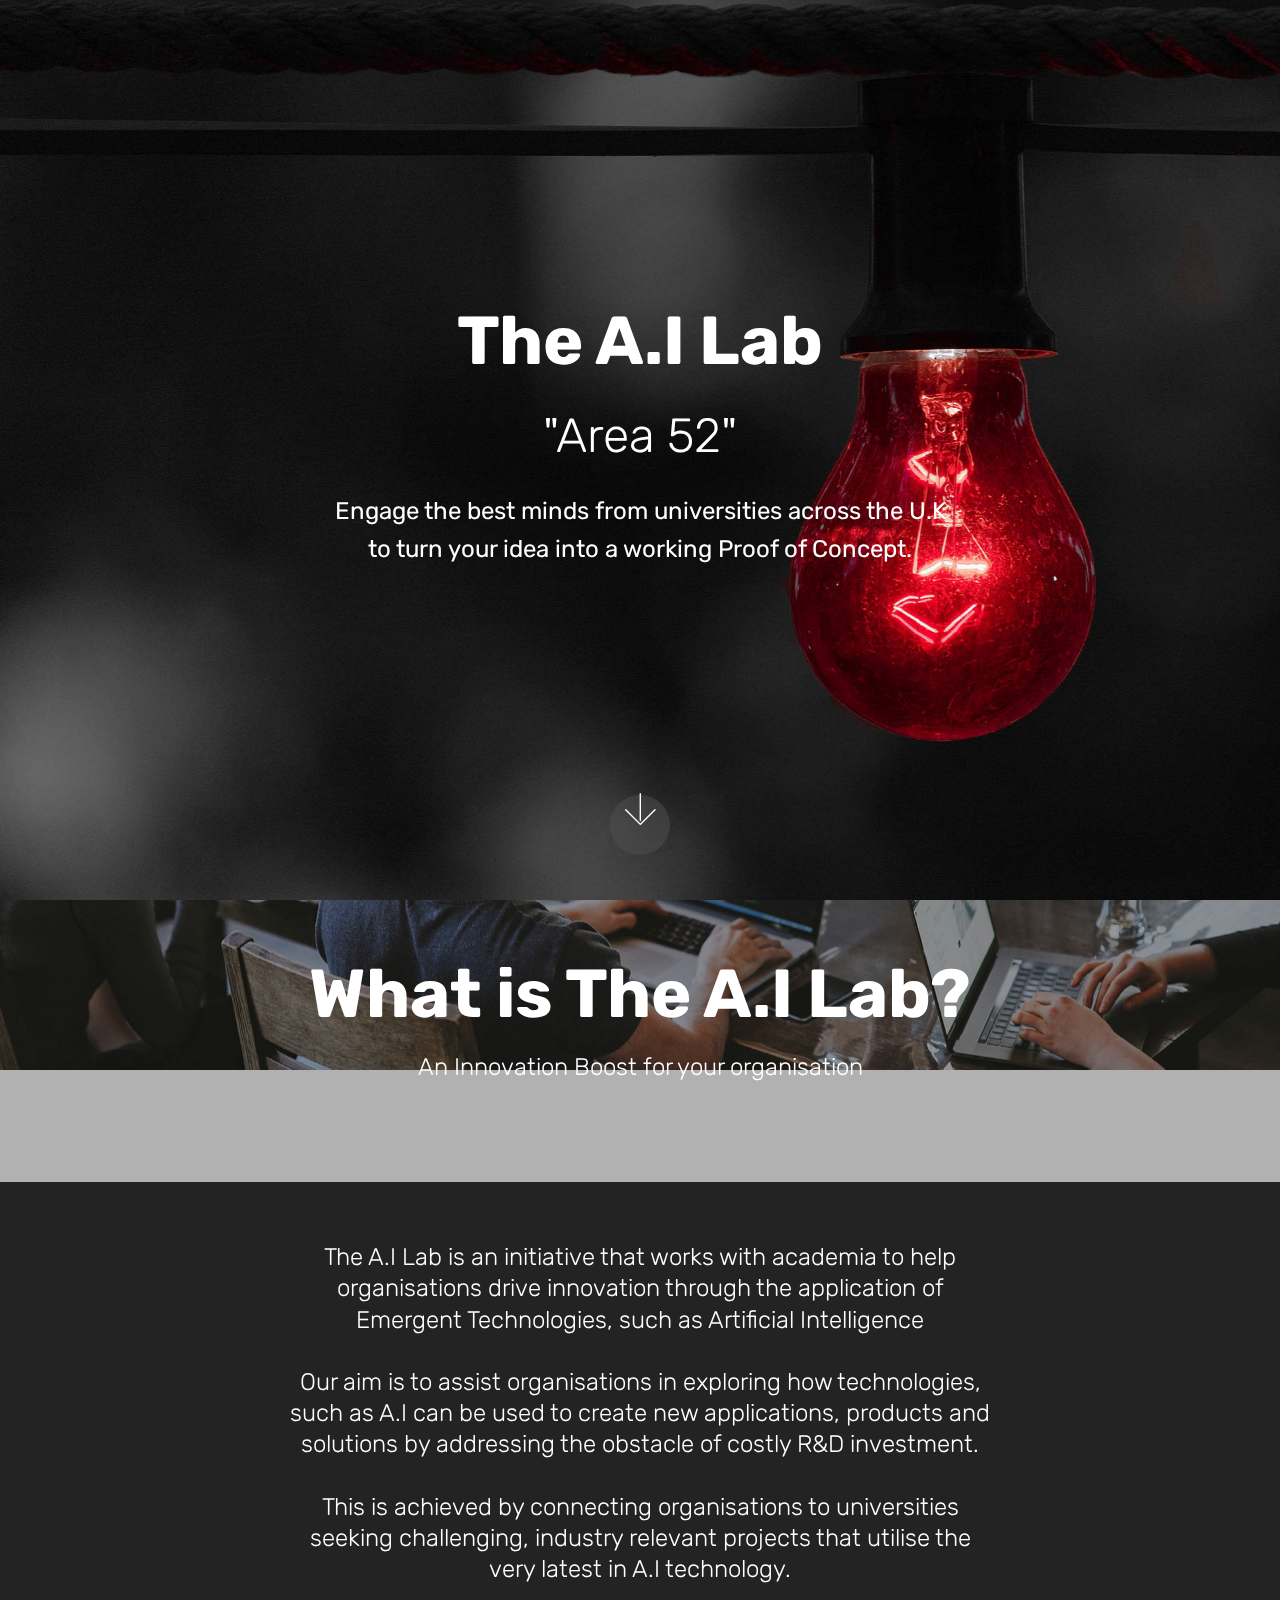
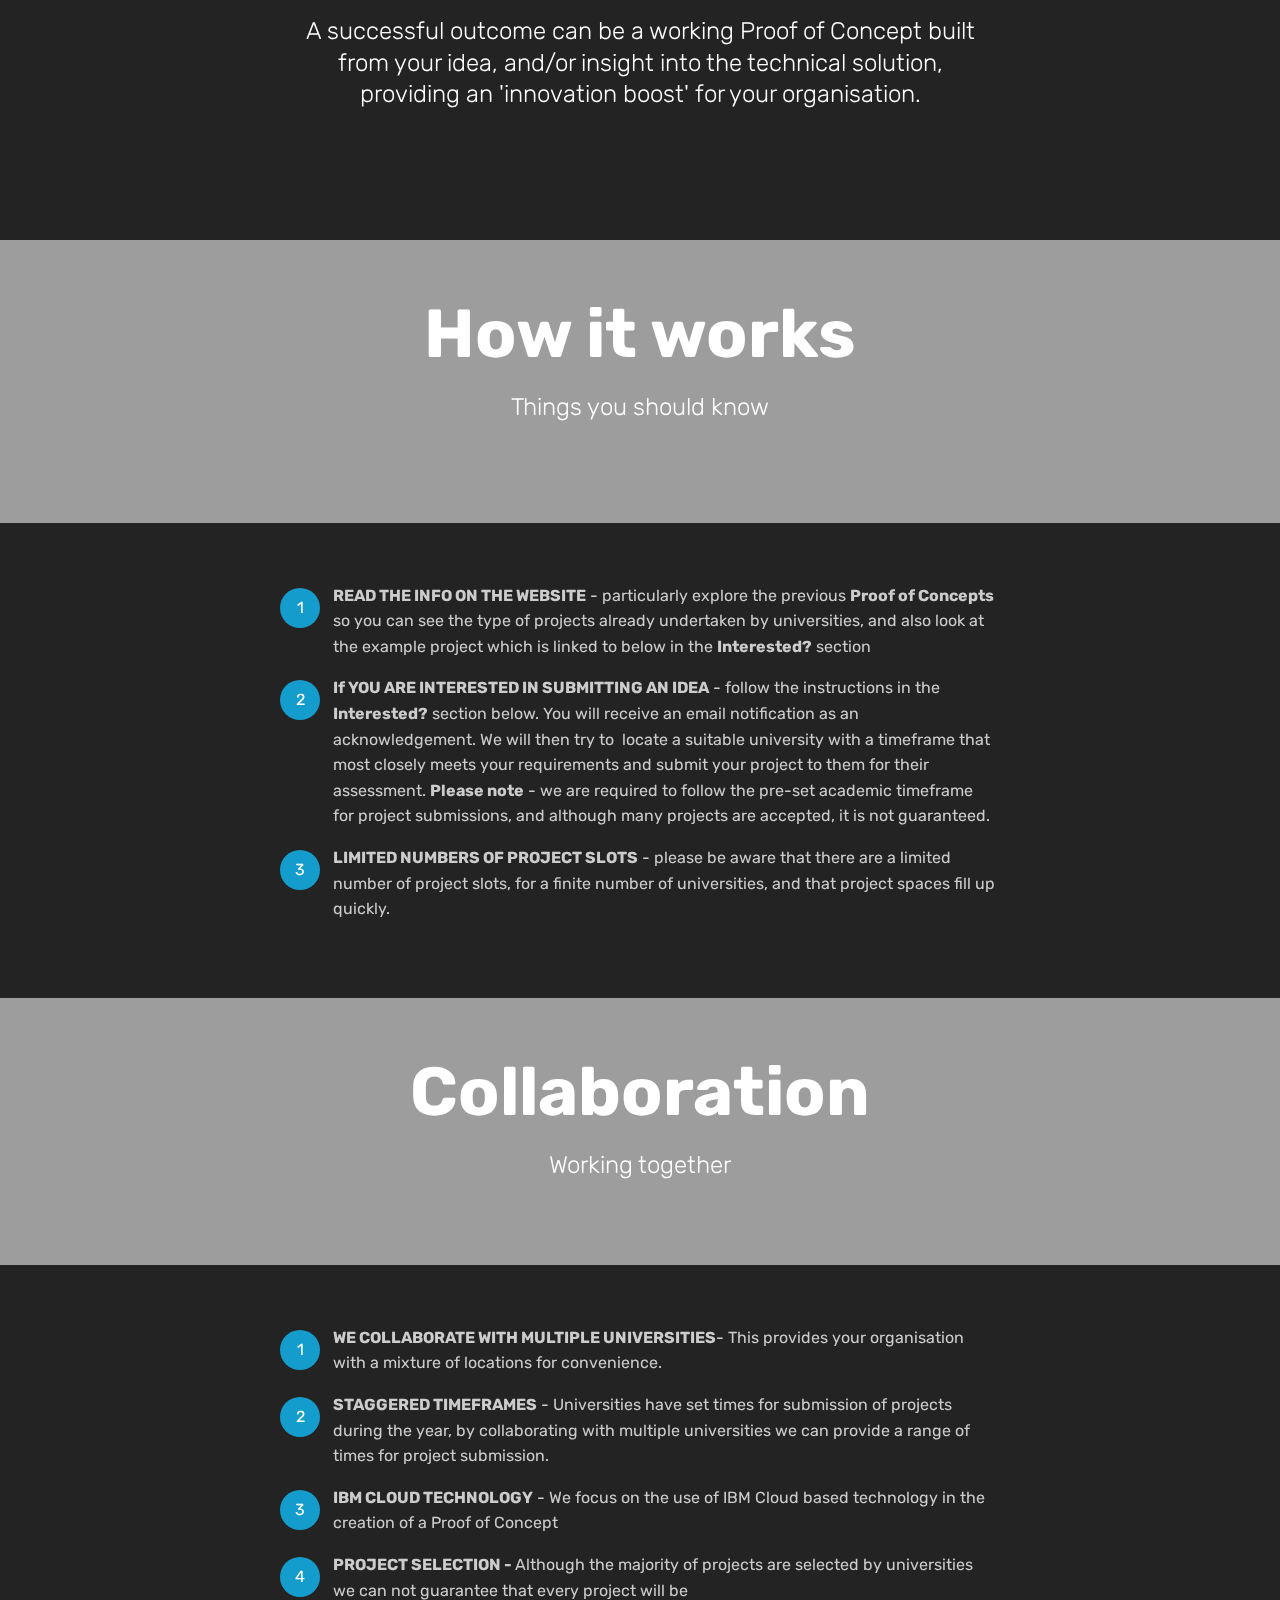
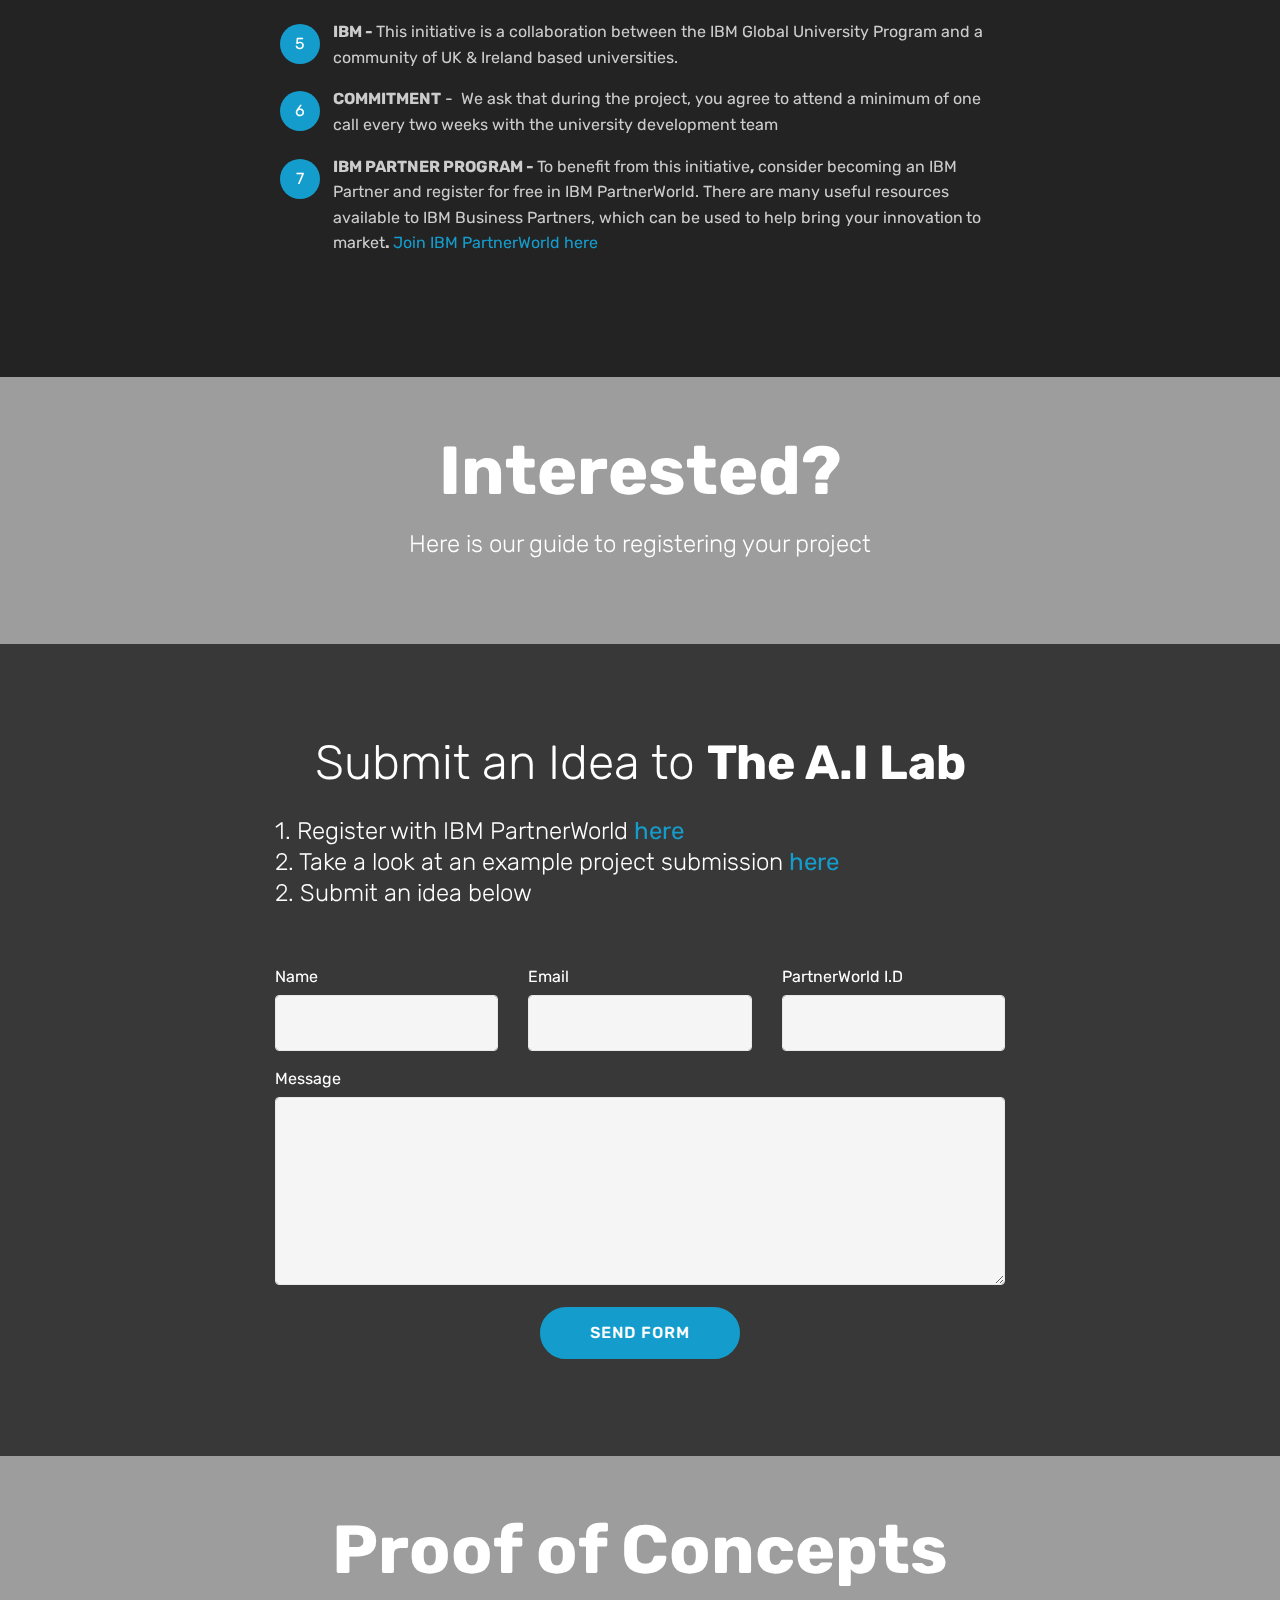
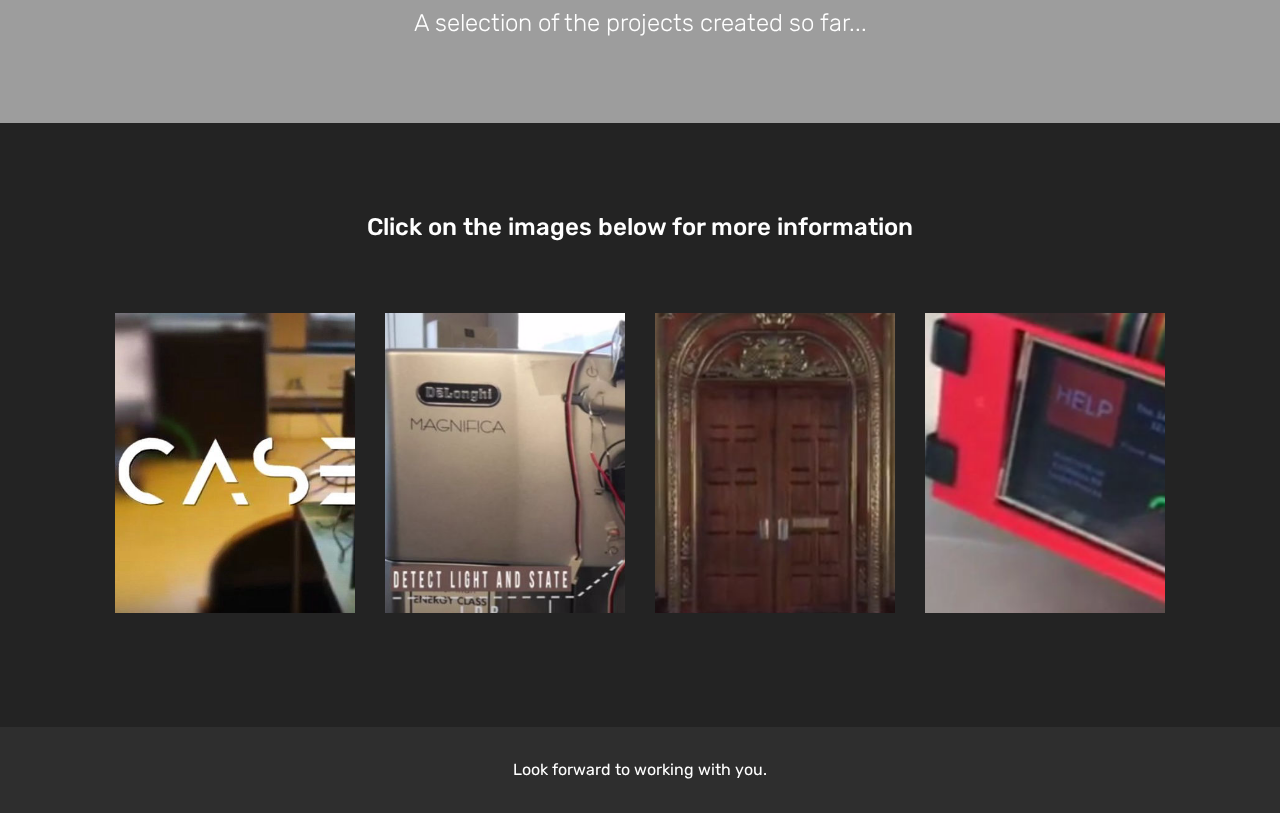
==== index.html @ fb7ee0d3 "create github pages" ====
<!DOCTYPE html>
<html  >
<head>
  <!-- Site made with Mobirise Website Builder v4.9.7, https://mobirise.com -->
  <meta charset="UTF-8">
  <meta http-equiv="X-UA-Compatible" content="IE=edge">
  <meta name="generator" content="Mobirise v4.9.7, mobirise.com">
  <meta name="viewport" content="width=device-width, initial-scale=1, minimum-scale=1">
  <link rel="shortcut icon" href="assets/images/logo4.png" type="image/x-icon">
  <meta name="description" content="">
  
  <title>Home</title>
  <link rel="stylesheet" href="assets/web/assets/mobirise-icons/mobirise-icons.css">
  <link rel="stylesheet" href="assets/tether/tether.min.css">
  <link rel="stylesheet" href="assets/bootstrap/css/bootstrap.min.css">
  <link rel="stylesheet" href="assets/bootstrap/css/bootstrap-grid.min.css">
  <link rel="stylesheet" href="assets/bootstrap/css/bootstrap-reboot.min.css">
  <link rel="stylesheet" href="assets/theme/css/style.css">
  <link rel="stylesheet" href="assets/mobirise/css/mbr-additional.css" type="text/css">
  
  
  
</head>
<body>
  <section class="cid-qTkA127IK8 mbr-fullscreen mbr-parallax-background" id="header2-1">

    

    

    <div class="container align-center">
        <div class="row justify-content-md-center">
            <div class="mbr-white col-md-10">
                <h1 class="mbr-section-title mbr-bold pb-3 mbr-fonts-style display-1">The A.I Lab</h1>
                <h3 class="mbr-section-subtitle align-center mbr-light pb-3 mbr-fonts-style display-2">"Area 52"</h3>
                <p class="mbr-text pb-3 mbr-fonts-style display-5">Engage the best minds from universities across the U.K<br> to turn your idea into a working Proof of Concept.
                </p>
                
            </div>
        </div>
    </div>
    <div class="mbr-arrow hidden-sm-down" aria-hidden="true">
        <a href="#next">
            <i class="mbri-down mbr-iconfont"></i>
        </a>
    </div>
</section>

<section class="engine"><a href="https://mobirise.info/q">free responsive web templates</a></section><section class="mbr-section content5 cid-rm6Wk8I3V4 mbr-parallax-background" id="content5-g">

    

    <div class="mbr-overlay" style="opacity: 0.3; background-color: rgb(35, 35, 35);">
    </div>

    <div class="container">
        <div class="media-container-row">
            <div class="title col-12 col-md-8">
                <h2 class="align-center mbr-bold mbr-white pb-3 mbr-fonts-style display-1">What is The A.I Lab?</h2>
                <h3 class="mbr-section-subtitle align-center mbr-light mbr-white pb-3 mbr-fonts-style display-5">
                    An Innovation Boost for your organisation</h3>
                
                
            </div>
        </div>
    </div>
</section>

<section class="mbr-section content4 cid-rm6KPPaJ57" id="content4-e">

    

    <div class="container">
        <div class="media-container-row">
            <div class="title col-12 col-md-8">
                
                <h3 class="mbr-section-subtitle align-center mbr-light mbr-fonts-style display-5">
                    The A.I Lab is an initiative that works with academia to help organisations drive innovation through the application of Emergent Technologies, such as Artificial Intelligence<br><br>Our aim is to assist organisations in exploring how technologies, such as A.I can be used to create new applications, products and solutions by addressing the obstacle of costly R&amp;D investment.<br><br>This is achieved by connecting organisations to universities seeking challenging, industry relevant projects that utilise the very latest in A.I technology.<br><br>A successful outcome can be a working Proof of Concept built from your idea, and/or insight into the technical solution, providing an 'innovation boost' for your organisation.<br><br>&nbsp;</h3>
                
            </div>
        </div>
    </div>
</section>

<section class="mbr-section content5 cid-rm6YO23kI6 mbr-parallax-background" id="content5-h">

    

    <div class="mbr-overlay" style="opacity: 0.4; background-color: rgb(35, 35, 35);">
    </div>

    <div class="container">
        <div class="media-container-row">
            <div class="title col-12 col-md-8">
                <h2 class="align-center mbr-bold mbr-white pb-3 mbr-fonts-style display-1">How it works</h2>
                <h3 class="mbr-section-subtitle align-center mbr-light mbr-white pb-3 mbr-fonts-style display-5">Things you should know</h3>
                
                
            </div>
        </div>
    </div>
</section>

<section class="mbr-section article content11 cid-rm7BjyEtl3" id="content11-q">
     

    <div class="container">
        <div class="media-container-row">
            <div class="mbr-text counter-container col-12 col-md-8 mbr-fonts-style display-7">
                <ol>
                    <li><strong>READ THE INFO ON THE WEBSITE</strong>&nbsp;- particularly explore the previous <strong>Proof of Concepts</strong> so you can see the type of projects already undertaken by universities, and also look at the example project which is linked to below in the <strong>Interested?</strong> section</li>
                    <li><strong>If YOU ARE INTERESTED IN SUBMITTING AN IDEA</strong>&nbsp;- follow the instructions in the <strong>Interested?</strong> section below. You will receive an email notification as an acknowledgement. We will then try to &nbsp;locate a suitable university with a timeframe that most closely meets your requirements and submit your project to them for their assessment. <strong>Please note</strong> - we are required to follow the pre-set academic timeframe for project submissions, and although many projects are accepted, it is not guaranteed.</li>
                    <li><strong>LIMITED NUMBERS OF PROJECT SLOTS</strong>&nbsp;- please be aware that there are a limited number of project slots, for a finite number of universities, and that project spaces fill up quickly.</li>
                </ol>
            </div>
        </div>
    </div>
</section>

<section class="mbr-section content5 cid-rm7BmN3xBC mbr-parallax-background" id="content5-r">

    

    <div class="mbr-overlay" style="opacity: 0.4; background-color: rgb(35, 35, 35);">
    </div>

    <div class="container">
        <div class="media-container-row">
            <div class="title col-12 col-md-8">
                <h2 class="align-center mbr-bold mbr-white pb-3 mbr-fonts-style display-1">Collaboration</h2>
                <h3 class="mbr-section-subtitle align-center mbr-light mbr-white pb-3 mbr-fonts-style display-5">Working together</h3>
                
                
            </div>
        </div>
    </div>
</section>

<section class="mbr-section article content11 cid-rm74ehQKhz" id="content11-j">
     

    <div class="container">
        <div class="media-container-row">
            <div class="mbr-text counter-container col-12 col-md-8 mbr-fonts-style display-7">
                <ol>
                    <li><strong>WE COLLABORATE WITH MULTIPLE UNIVERSITIES</strong>- This provides your organisation with a mixture of locations for convenience.&nbsp;</li>
                    <li><strong>STAGGERED TIMEFRAMES</strong> - Universities have set times for submission of projects during the year, by collaborating with multiple universities we can provide a range of times for project submission.&nbsp;</li>
                    <li><strong>IBM CLOUD TECHNOLOGY</strong>&nbsp;- We focus on the use of IBM Cloud based technology in the creation of a Proof of Concept</li><li><strong>PROJECT SELECTION - </strong>Although the majority of projects are selected by universities we can not guarantee that every project will be</li><li><strong>IBM - </strong>This initiative is a collaboration between the IBM Global University Program and a community of UK &amp; Ireland based universities.</li><li><strong>COMMITMENT</strong>&nbsp;- &nbsp;We ask that during the project, you agree to attend a minimum of one call every two weeks with the university development team &nbsp; &nbsp; &nbsp; &nbsp; &nbsp; &nbsp; &nbsp; &nbsp; &nbsp; &nbsp; &nbsp; &nbsp; &nbsp; &nbsp; &nbsp; &nbsp; &nbsp; &nbsp; &nbsp; &nbsp; &nbsp; &nbsp; &nbsp; &nbsp;&nbsp;</li><li><strong>IBM PARTNER PROGRAM - </strong>To benefit from this initiative<strong>,</strong>&nbsp;consider becoming an IBM Partner and register for free in IBM PartnerWorld. There are many useful resources available to IBM Business Partners, which can be used to help bring your innovation<strong>&nbsp;</strong>to market<strong>. </strong><a href="https://bpconnect.ibm.com/" target="_blank">Join IBM PartnerWorld here</a></li>
                </ol>
            </div>
        </div>
    </div>
</section>

<section class="mbr-section content5 cid-rm7lhCf2D1 mbr-parallax-background" id="content5-k">

    

    <div class="mbr-overlay" style="opacity: 0.4; background-color: rgb(35, 35, 35);">
    </div>

    <div class="container">
        <div class="media-container-row">
            <div class="title col-12 col-md-8">
                <h2 class="align-center mbr-bold mbr-white pb-3 mbr-fonts-style display-1">Interested?</h2>
                <h3 class="mbr-section-subtitle align-center mbr-light mbr-white pb-3 mbr-fonts-style display-5">
                    Here is our guide to registering your project</h3>
                
                
            </div>
        </div>
    </div>
</section>

<section class="mbr-section form1 cid-rm7mJcT17b mbr-parallax-background" id="form1-l">

    

    <div class="mbr-overlay" style="opacity: 0.9; background-color: rgb(35, 35, 35);">
    </div>
    <div class="container">
        <div class="row justify-content-center">
            <div class="title col-12 col-lg-8">
                <h2 class="mbr-section-title align-center pb-3 mbr-fonts-style display-2">Submit an Idea to <strong>The A.I Lab</strong></h2>
                <h3 class="mbr-section-subtitle align-center mbr-light pb-3 mbr-fonts-style display-5">
                    1. Register with IBM PartnerWorld <a href="https://bpconnect.ibm.com/" target="_blank">here</a>&nbsp; &nbsp;<br>2. Take a look at an example project submission&nbsp;<a href="page4.html" target="_blank">here</a>&nbsp;<br>2. Submit an idea below</h3>
            </div>
        </div>
    </div>
    <div class="container">
        <div class="row justify-content-center">
            <div class="media-container-column col-lg-8" data-form-type="formoid">
                <!---Formbuilder Form--->
                <form action="https://mobirise.com/" method="POST" class="mbr-form form-with-styler" data-form-title="Mobirise Form"><input type="hidden" name="email" data-form-email="true" value="uhMbOdCTZLlrxLGTaTQgJgZLZVXlo6bZZR4yXOV8yo9Vw/tPVJKsS3UsFVx1dmF7PgYzJicX+ASncndwzcubTzcBsTkO+69mZCHZAvJ24uLGCTiPcwmkCIWzAGHKAz86">
                    <div class="row row-sm-offset">
                        <div hidden="hidden" data-form-alert="" class="alert alert-success col-12">Thanks for filling out the form! You will recieve an email acknowledgement.</div>
                        <div hidden="hidden" data-form-alert-danger="" class="alert alert-danger col-12">
                        </div>
                    </div>
                    <div class="dragArea row row-sm-offset">
                        <div class="col-md-4  form-group" data-for="name">
                            <label for="name-form1-l" class="form-control-label mbr-fonts-style display-7">Name</label>
                            <input type="text" name="name" data-form-field="Name" required="required" class="form-control display-7" id="name-form1-l">
                        </div>
                        <div class="col-md-4  form-group" data-for="email">
                            <label for="email-form1-l" class="form-control-label mbr-fonts-style display-7">Email</label>
                            <input type="email" name="email" data-form-field="Email" required="required" class="form-control display-7" id="email-form1-l">
                        </div>
                        <div data-for="phone" class="col-md-4  form-group">
                            <label for="phone-form1-l" class="form-control-label mbr-fonts-style display-7">PartnerWorld I.D</label>
                            <input type="tel" name="phone" data-form-field="Phone" class="form-control display-7" id="phone-form1-l">
                        </div>
                        <div data-for="message" class="col-md-12 form-group">
                            <label for="message-form1-l" class="form-control-label mbr-fonts-style display-7">Message</label>
                            <textarea name="message" data-form-field="Message" class="form-control display-7" id="message-form1-l"></textarea>
                        </div>
                        <div class="col-md-12 input-group-btn align-center">
                            <button type="submit" class="btn btn-primary btn-form display-4">SEND FORM</button>
                        </div>
                    </div>
                </form><!---Formbuilder Form--->
            </div>
        </div>
    </div>
</section>

<section class="mbr-section content5 cid-rm7t71RkHr mbr-parallax-background" id="content5-o">

    

    <div class="mbr-overlay" style="opacity: 0.4; background-color: rgb(35, 35, 35);">
    </div>

    <div class="container">
        <div class="media-container-row">
            <div class="title col-12 col-md-8">
                <h2 class="align-center mbr-bold mbr-white pb-3 mbr-fonts-style display-1">
                    Proof of Concepts</h2>
                <h3 class="mbr-section-subtitle align-center mbr-light mbr-white pb-3 mbr-fonts-style display-5">
                    A selection of the projects created so far...</h3>
                
                
            </div>
        </div>
    </div>
</section>

<section class="features15 cid-rm2aooLK6p" id="features15-9">

    

    
    <div class="container">
        <h2 class="mbr-section-title pb-3 align-center mbr-fonts-style display-5">Click on the images below for more information</h2>
        <h3 class="mbr-section-subtitle display-5 align-center mbr-fonts-style display-7"></h3>

        <div class="media-container-row container pt-5 mt-2">

            <div class="col-12 col-md-6 mb-4 col-lg-3">
                <div class="card flip-card p-5 align-center">
                    <div class="card-front card_cont">
                        <a href="https://youtu.be/AbtkkxL_cnA"><img src="assets/images/screencap162mar.2817.37-863x484.jpg" alt="Mobirise" title=""></a>
                    </div>
                    <div class="card_back card_cont">
                        <h4 class="card-title display-5 py-2 mbr-fonts-style">The Cognitive Coffee Maker</h4>
                        <p class="mbr-text mbr-fonts-style display-7"><a href="https://youtu.be/AbtkkxL_cnA" target="_blank" class="text-white">The talented team of Imperial College's &nbsp;MEng students, who transform a coffee machine, by augmenting it with A.I</a></p>
                    </div>
                </div>
            </div>

            <div class="col-12 col-md-6 mb-4 col-lg-3">
                
                <div class="card flip-card p-5 align-center">
                    <div class="card-front card_cont">
                        <a href="https://youtu.be/Sgt9SCrKpJM"><img src="assets/images/screencap160mar.2817.31-2-914x468.jpg" alt="Mobirise" title=""></a>
                    </div>
                    <div class="card_back card_cont">
                        <h4 class="card-title py-2 mbr-fonts-style display-5">The Cognitive Coffee Demo</h4>
                        <p class="mbr-text mbr-fonts-style display-7"><a href="https://youtu.be/Sgt9SCrKpJM" target="_blank" class="text-white">
                            See the Cognitive Coffee Machine Proof of Concept in action.
                        </a></p>
                    </div>
                </div>
            </div>
            
            <div class="col-12 col-md-6 mb-4 col-lg-3">
                <div class="card flip-card p-5 align-center">
                    <div class="card-front card_cont">
                        <img src="assets/images/screencap156mar.2813.39-1-900x446.jpg" alt="Mobirise" title="">
                    </div>
                    <div class="card_back card_cont">
                        <h4 class="card-title py-2 mbr-fonts-style display-5">Augmenting &nbsp; &nbsp; &nbsp; V.R with A.I &nbsp; &nbsp; &nbsp; &nbsp; &nbsp; &nbsp; &nbsp; &nbsp; &nbsp; &nbsp;</h4>
                        <p class="mbr-text mbr-fonts-style display-7"><a href="https://youtu.be/ZvmQUZy9zQo" target="_blank" class="text-white">Portsmouth University create a VR + AI experience to demonstrate its utility in designing/simulating work spaces &nbsp;</a></p>
                    </div>
                </div> 
            </div>

            <div class="col-12 col-md-6 mb-4 col-lg-3">
                <div class="card flip-card p-5 align-center">
                    <div class="card-front card_cont">
                        <a href="https://youtu.be/IBGG_ZOUhLE"><img src="assets/images/screencap159mar.2814.27-1-900x446.jpg" alt="Mobirise" title=""></a>
                    </div>
                    <div class="card_back card_cont">
                        <h4 class="card-title py-2 mbr-fonts-style display-5"><a href="https://youtu.be/IBGG_ZOUhLE" target="_blank" class="text-white">Hack Dementia &nbsp; &nbsp; &nbsp; &nbsp; &nbsp; &nbsp; &nbsp; &nbsp; &nbsp; &nbsp; &nbsp; &nbsp; &nbsp;</a></h4>
                        <p class="mbr-text mbr-fonts-style display-7"></p><p><a href="https://youtu.be/IBGG_ZOUhLE" target="_blank"></a><a href="https://youtu.be/IBGG_ZOUhLE" target="_blank" class="text-white">Imperial College MEng students creae a wearable to help those with a cognitive illness lead independant lives.</a>
                        </p><p></p>
                    </div>
                </div> 
            </div>
        </div>
</div></section>

<section once="footers" class="cid-rm7Q5GPHDv" id="footer6-s">

    

    

    <div class="container">
        <div class="media-container-row align-center mbr-white">
            <div class="col-12">
                <p class="mbr-text mb-0 mbr-fonts-style display-7">
                    Look forward to working with you.</p>
            </div>
        </div>
    </div>
</section>


  <script src="assets/web/assets/jquery/jquery.min.js"></script>
  <script src="assets/popper/popper.min.js"></script>
  <script src="assets/tether/tether.min.js"></script>
  <script src="assets/bootstrap/js/bootstrap.min.js"></script>
  <script src="assets/smoothscroll/smooth-scroll.js"></script>
  <script src="assets/parallax/jarallax.min.js"></script>
  <script src="assets/mbr-flip-card/mbr-flip-card.js"></script>
  <script src="assets/theme/js/script.js"></script>
  <script src="assets/formoid/formoid.min.js"></script>
  
  
</body>
</html>
---- assets/web/assets/mobirise-icons/mobirise-icons.css ----
@font-face {
  font-family: 'MobiriseIcons';
  src:  url('mobirise-icons.eot?spat4u');
  src:  url('mobirise-icons.eot?spat4u#iefix') format('embedded-opentype'),
    url('mobirise-icons.ttf?spat4u') format('truetype'),
    url('mobirise-icons.woff?spat4u') format('woff'),
    url('mobirise-icons.svg?spat4u#MobiriseIcons') format('svg');
  font-weight: normal;
  font-style: normal;
}

[class^="mbri-"], [class*=" mbri-"] {
  /* use !important to prevent issues with browser extensions that change fonts */
  font-family: MobiriseIcons !important;
  speak: none;
  font-style: normal;
  font-weight: normal;
  font-variant: normal;
  text-transform: none;
  line-height: 1;

  /* Better Font Rendering =========== */
  -webkit-font-smoothing: antialiased;
  -moz-osx-font-smoothing: grayscale;
}

.mbri-add-submenu:before {
  content: "\e900";
}
.mbri-alert:before {
  content: "\e901";
}
.mbri-align-center:before {
  content: "\e902";
}
.mbri-align-justify:before {
  content: "\e903";
}
.mbri-align-left:before {
  content: "\e904";
}
.mbri-align-right:before {
  content: "\e905";
}
.mbri-android:before {
  content: "\e906";
}
.mbri-apple:before {
  content: "\e907";
}
.mbri-arrow-down:before {
  content: "\e908";
}
.mbri-arrow-next:before {
  content: "\e909";
}
.mbri-arrow-prev:before {
  content: "\e90a";
}
.mbri-arrow-up:before {
  content: "\e90b";
}
.mbri-bold:before {
  content: "\e90c";
}
.mbri-bookmark:before {
  content: "\e90d";
}
.mbri-bootstrap:before {
  content: "\e90e";
}
.mbri-briefcase:before {
  content: "\e90f";
}
.mbri-browse:before {
  content: "\e910";
}
.mbri-bulleted-list:before {
  content: "\e911";
}
.mbri-calendar:before {
  content: "\e912";
}
.mbri-camera:before {
  content: "\e913";
}
.mbri-cart-add:before {
  content: "\e914";
}
.mbri-cart-full:before {
  content: "\e915";
}
.mbri-cash:before {
  content: "\e916";
}
.mbri-change-style:before {
  content: "\e917";
}
.mbri-chat:before {
  content: "\e918";
}
.mbri-clock:before {
  content: "\e919";
}
.mbri-close:before {
  content: "\e91a";
}
.mbri-cloud:before {
  content: "\e91b";
}
.mbri-code:before {
  content: "\e91c";
}
.mbri-contact-form:before {
  content: "\e91d";
}
.mbri-credit-card:before {
  content: "\e91e";
}
.mbri-cursor-click:before {
  content: "\e91f";
}
.mbri-cust-feedback:before {
  content: "\e920";
}
.mbri-database:before {
  content: "\e921";
}
.mbri-delivery:before {
  content: "\e922";
}
.mbri-desktop:before {
  content: "\e923";
}
.mbri-devices:before {
  content: "\e924";
}
.mbri-down:before {
  content: "\e925";
}
.mbri-download:before {
  content: "\e989";
}
.mbri-drag-n-drop:before {
  content: "\e927";
}
.mbri-drag-n-drop2:before {
  content: "\e928";
}
.mbri-edit:before {
  content: "\e929";
}
.mbri-edit2:before {
  content: "\e92a";
}
.mbri-error:before {
  content: "\e92b";
}
.mbri-extension:before {
  content: "\e92c";
}
.mbri-features:before {
  content: "\e92d";
}
.mbri-file:before {
  content: "\e92e";
}
.mbri-flag:before {
  content: "\e92f";
}
.mbri-folder:before {
  content: "\e930";
}
.mbri-gift:before {
  content: "\e931";
}
.mbri-github:before {
  content: "\e932";
}
.mbri-globe:before {
  content: "\e933";
}
.mbri-globe-2:before {
  content: "\e934";
}
.mbri-growing-chart:before {
  content: "\e935";
}
.mbri-hearth:before {
  content: "\e936";
}
.mbri-help:before {
  content: "\e937";
}
.mbri-home:before {
  content: "\e938";
}
.mbri-hot-cup:before {
  content: "\e939";
}
.mbri-idea:before {
  content: "\e93a";
}
.mbri-image-gallery:before {
  content: "\e93b";
}
.mbri-image-slider:before {
  content: "\e93c";
}
.mbri-info:before {
  content: "\e93d";
}
.mbri-italic:before {
  content: "\e93e";
}
.mbri-key:before {
  content: "\e93f";
}
.mbri-laptop:before {
  content: "\e940";
}
.mbri-layers:before {
  content: "\e941";
}
.mbri-left-right:before {
  content: "\e942";
}
.mbri-left:before {
  content: "\e943";
}
.mbri-letter:before {
  content: "\e944";
}
.mbri-like:before {
  content: "\e945";
}
.mbri-link:before {
  content: "\e946";
}
.mbri-lock:before {
  content: "\e947";
}
.mbri-login:before {
  content: "\e948";
}
.mbri-logout:before {
  content: "\e949";
}
.mbri-magic-stick:before {
  content: "\e94a";
}
.mbri-map-pin:before {
  content: "\e94b";
}
.mbri-menu:before {
  content: "\e94c";
}
.mbri-mobile:before {
  content: "\e94d";
}
.mbri-mobile2:before {
  content: "\e94e";
}
.mbri-mobirise:before {
  content: "\e94f";
}
.mbri-more-horizontal:before {
  content: "\e950";
}
.mbri-more-vertical:before {
  content: "\e951";
}
.mbri-music:before {
  content: "\e952";
}
.mbri-new-file:before {
  content: "\e953";
}
.mbri-numbered-list:before {
  content: "\e954";
}
.mbri-opened-folder:before {
  content: "\e955";
}
.mbri-pages:before {
  content: "\e956";
}
.mbri-paper-plane:before {
  content: "\e957";
}
.mbri-paperclip:before {
  content: "\e958";
}
.mbri-photo:before {
  content: "\e959";
}
.mbri-photos:before {
  content: "\e95a";
}
.mbri-pin:before {
  content: "\e95b";
}
.mbri-play:before {
  content: "\e95c";
}
.mbri-plus:before {
  content: "\e95d";
}
.mbri-preview:before {
  content: "\e95e";
}
.mbri-print:before {
  content: "\e95f";
}
.mbri-protect:before {
  content: "\e960";
}
.mbri-question:before {
  content: "\e961";
}
.mbri-quote-left:before {
  content: "\e962";
}
.mbri-quote-right:before {
  content: "\e963";
}
.mbri-refresh:before {
  content: "\e964";
}
.mbri-responsive:before {
  content: "\e965";
}
.mbri-right:before {
  content: "\e966";
}
.mbri-rocket:before {
  content: "\e967";
}
.mbri-sad-face:before {
  content: "\e968";
}
.mbri-sale:before {
  content: "\e969";
}
.mbri-save:before {
  content: "\e96a";
}
.mbri-search:before {
  content: "\e96b";
}
.mbri-setting:before {
  content: "\e96c";
}
.mbri-setting2:before {
  content: "\e96d";
}
.mbri-setting3:before {
  content: "\e96e";
}
.mbri-share:before {
  content: "\e96f";
}
.mbri-shopping-bag:before {
  content: "\e970";
}
.mbri-shopping-basket:before {
  content: "\e971";
}
.mbri-shopping-cart:before {
  content: "\e972";
}
.mbri-sites:before {
  content: "\e973";
}
.mbri-smile-face:before {
  content: "\e974";
}
.mbri-speed:before {
  content: "\e975";
}
.mbri-star:before {
  content: "\e976";
}
.mbri-success:before {
  content: "\e977";
}
.mbri-sun:before {
  content: "\e978";
}
.mbri-sun2:before {
  content: "\e979";
}
.mbri-tablet:before {
  content: "\e97a";
}
.mbri-tablet-vertical:before {
  content: "\e97b";
}
.mbri-target:before {
  content: "\e97c";
}
.mbri-timer:before {
  content: "\e97d";
}
.mbri-to-ftp:before {
  content: "\e97e";
}
.mbri-to-local-drive:before {
  content: "\e97f";
}
.mbri-touch-swipe:before {
  content: "\e980";
}
.mbri-touch:before {
  content: "\e981";
}
.mbri-trash:before {
  content: "\e982";
}
.mbri-underline:before {
  content: "\e983";
}
.mbri-unlink:before {
  content: "\e984";
}
.mbri-unlock:before {
  content: "\e985";
}
.mbri-up-down:before {
  content: "\e986";
}
.mbri-up:before {
  content: "\e987";
}
.mbri-update:before {
  content: "\e988";
}
.mbri-upload:before {
 content: "\e926"; 
}
.mbri-user:before {
  content: "\e98a";
}
.mbri-user2:before {
  content: "\e98b";
}
.mbri-users:before {
  content: "\e98c";
}
.mbri-video:before {
  content: "\e98d";
}
.mbri-video-play:before {
  content: "\e98e";
}
.mbri-watch:before {
  content: "\e98f";
}
.mbri-website-theme:before {
  content: "\e990";
}
.mbri-wifi:before {
  content: "\e991";
}
.mbri-windows:before {
  content: "\e992";
}
.mbri-zoom-out:before {
  content: "\e993";
}
.mbri-redo:before {
  content: "\e994";
}
.mbri-undo:before {
  content: "\e995";
}
---- assets/theme/css/style.css ----
/*!
 * Mobirise v4 theme (https://mobirise.com/)
 * Copyright 2017 Mobirise
 */
section {
  background-color: #eeeeee; }

section,
.container,
.container-fluid {
  position: relative;
  word-wrap: break-word; }

a.mbr-iconfont:hover {
  text-decoration: none; }

.article .lead p, .article .lead ul, .article .lead ol, .article .lead pre, .article .lead blockquote {
  margin-bottom: 0; }

a {
  font-style: normal;
  font-weight: 400;
  cursor: pointer; }
  a, a:hover {
    text-decoration: none; }

figure {
  margin-bottom: 0; }

body {
  color: #232323; }

h1, h2, h3, h4, h5, h6,
.h1, .h2, .h3, .h4, .h5, .h6,
.display-1, .display-2, .display-3, .display-4 {
  line-height: 1;
  word-break: break-word;
  word-wrap: break-word; }

b, strong {
  font-weight: bold; }

blockquote {
  padding: 10px 0 10px 20px;
  position: relative;
  border-left: 2px solid;
  border-color: #ff3366; }

input:-webkit-autofill, input:-webkit-autofill:hover, input:-webkit-autofill:focus, input:-webkit-autofill:active {
  transition-delay: 9999s;
  transition-property: background-color, color; }

textarea[type="hidden"] {
  display: none; }

body {
  position: relative; }

section {
  background-position: 50% 50%;
  background-repeat: no-repeat;
  background-size: cover; }
  section .mbr-background-video,
  section .mbr-background-video-preview {
    position: absolute;
    bottom: 0;
    left: 0;
    right: 0;
    top: 0; }

.hidden {
  visibility: hidden; }

.mbr-z-index20 {
  z-index: 20; }

/*! Base colors */
.mbr-white {
  color: #ffffff; }

.mbr-black {
  color: #000000; }

.mbr-bg-white {
  background-color: #ffffff; }

.mbr-bg-black {
  background-color: #000000; }

/*! Text-aligns */
.align-left {
  text-align: left; }

.align-center {
  text-align: center; }

.align-right {
  text-align: right; }

@media (max-width: 767px) {
  .align-left, .align-center, .align-right, .mbr-section-btn, .mbr-section-title {
    text-align: center; } }
/*! Font-weight  */
.mbr-light {
  font-weight: 300; }

.mbr-regular {
  font-weight: 400; }

.mbr-semibold {
  font-weight: 500; }

.mbr-bold {
  font-weight: 700; }

/*! Media  */
.media-size-item {
  -webkit-flex: 1 1 auto;
  -moz-flex: 1 1 auto;
  -ms-flex: 1 1 auto;
  -o-flex: 1 1 auto;
  flex: 1 1 auto; }

.media-content {
  -webkit-flex-basis: 100%;
  flex-basis: 100%; }

.media-container-row {
  display: -ms-flexbox;
  display: -webkit-flex;
  display: flex;
  -webkit-flex-direction: row;
  -ms-flex-direction: row;
  flex-direction: row;
  -webkit-flex-wrap: wrap;
  -ms-flex-wrap: wrap;
  flex-wrap: wrap;
  -webkit-justify-content: center;
  -ms-flex-pack: center;
  justify-content: center;
  -webkit-align-content: center;
  -ms-flex-line-pack: center;
  align-content: center;
  -webkit-align-items: start;
  -ms-flex-align: start;
  align-items: start; }
  .media-container-row .media-size-item {
    width: 400px; }

.media-container-column {
  display: -ms-flexbox;
  display: -webkit-flex;
  display: flex;
  -webkit-flex-direction: column;
  -ms-flex-direction: column;
  flex-direction: column;
  -webkit-flex-wrap: wrap;
  -ms-flex-wrap: wrap;
  flex-wrap: wrap;
  -webkit-justify-content: center;
  -ms-flex-pack: center;
  justify-content: center;
  -webkit-align-content: center;
  -ms-flex-line-pack: center;
  align-content: center;
  -webkit-align-items: stretch;
  -ms-flex-align: stretch;
  align-items: stretch; }
  .media-container-column > * {
    width: 100%; }

@media (min-width: 992px) {
  .media-container-row {
    -webkit-flex-wrap: nowrap;
    -ms-flex-wrap: nowrap;
    flex-wrap: nowrap; } }
figure {
  overflow: hidden; }

figure[mbr-media-size] {
  transition: width 0.1s; }

.mbr-figure img, .mbr-figure iframe {
  display: block;
  width: 100%; }

.card {
  background-color: transparent;
  border: none; }

.card-img {
  text-align: center;
  flex-shrink: 0;
  -webkit-flex-shrink: 0; }

.media {
  max-width: 100%;
  margin: 0 auto; }

.mbr-figure {
  -ms-flex-item-align: center;
  -ms-grid-row-align: center;
  -webkit-align-self: center;
  align-self: center; }

.media-container > div {
  max-width: 100%; }

.mbr-figure img, .card-img img {
  width: 100%; }

@media (max-width: 991px) {
  .media-size-item {
    width: auto !important; }

  .media {
    width: auto; }

  .mbr-figure {
    width: 100% !important; } }
/*! Buttons */
.mbr-section-btn {
  margin-left: -.25rem;
  margin-right: -.25rem;
  font-size: 0; }

nav .mbr-section-btn {
  margin-left: 0rem;
  margin-right: 0rem; }

/*! Btn icon margin */
.btn .mbr-iconfont, .btn.btn-sm .mbr-iconfont {
  cursor: pointer;
  margin-right: 0.5rem; }

.btn.btn-md .mbr-iconfont, .btn.btn-md .mbr-iconfont {
  margin-right: 0.8rem; }

.mbr-regular {
  font-weight: 400; }

.mbr-semibold {
  font-weight: 500; }

.mbr-bold {
  font-weight: 700; }

[type="submit"] {
  -webkit-appearance: none; }

/*! Full-screen */
.mbr-fullscreen .mbr-overlay {
  min-height: 100vh; }

.mbr-fullscreen {
  display: flex;
  display: -webkit-flex;
  display: -moz-flex;
  display: -ms-flex;
  display: -o-flex;
  align-items: center;
  -webkit-align-items: center;
  min-height: 100vh;
  padding-top: 3rem;
  padding-bottom: 3rem; }

/*! Map */
.map {
  height: 25rem;
  position: relative; }
  .map iframe {
    width: 100%;
    height: 100%; }

/* Form */
.form-asterisk {
  font-family: initial;
  position: absolute;
  top: -2px;
  font-weight: normal; }

/*! Scroll to top arrow */
.mbr-arrow-up {
  bottom: 25px;
  right: 90px;
  position: fixed;
  text-align: right;
  z-index: 5000;
  color: #ffffff;
  font-size: 32px;
  transform: rotate(180deg);
  -webkit-transform: rotate(180deg); }

.mbr-arrow-up a {
  background: rgba(0, 0, 0, 0.2);
  border-radius: 3px;
  color: #fff;
  display: inline-block;
  height: 60px;
  width: 60px;
  outline-style: none !important;
  position: relative;
  text-decoration: none;
  transition: all .3s ease-in-out;
  cursor: pointer;
  text-align: center; }
  .mbr-arrow-up a:hover {
    background-color: rgba(0, 0, 0, 0.4); }
  .mbr-arrow-up a i {
    line-height: 60px; }

.mbr-arrow-up-icon {
  display: block;
  color: #fff; }

.mbr-arrow-up-icon::before {
  content: "\203a";
  display: inline-block;
  font-family: serif;
  font-size: 32px;
  line-height: 1;
  font-style: normal;
  position: relative;
  top: 6px;
  left: -4px;
  -webkit-transform: rotate(-90deg);
  transform: rotate(-90deg); }

/*! Arrow Down */
.mbr-arrow {
  position: absolute;
  bottom: 45px;
  left: 50%;
  width: 60px;
  height: 60px;
  cursor: pointer;
  background-color: rgba(80, 80, 80, 0.5);
  border-radius: 50%;
  -webkit-transform: translateX(-50%);
  transform: translateX(-50%); }
  .mbr-arrow > a {
    display: inline-block;
    text-decoration: none;
    outline-style: none;
    -webkit-animation: arrowdown 1.7s ease-in-out infinite;
    animation: arrowdown 1.7s ease-in-out infinite; }
    .mbr-arrow > a > i {
      position: absolute;
      top: -2px;
      left: 15px;
      font-size: 2rem; }

@keyframes arrowdown {
  0% {
    transform: translateY(0px);
    -webkit-transform: translateY(0px); }
  50% {
    transform: translateY(-5px);
    -webkit-transform: translateY(-5px); }
  100% {
    transform: translateY(0px);
    -webkit-transform: translateY(0px); } }
@-webkit-keyframes arrowdown {
  0% {
    transform: translateY(0px);
    -webkit-transform: translateY(0px); }
  50% {
    transform: translateY(-5px);
    -webkit-transform: translateY(-5px); }
  100% {
    transform: translateY(0px);
    -webkit-transform: translateY(0px); } }
@media (max-width: 500px) {
  .mbr-arrow-up {
    left: 50%;
    right: auto;
    transform: translateX(-50%) rotate(180deg);
    -webkit-transform: translateX(-50%) rotate(180deg); } }
/*Gradients animation*/
@keyframes gradient-animation {
  from {
    background-position: 0% 100%;
    animation-timing-function: ease-in-out; }
  to {
    background-position: 100% 0%;
    animation-timing-function: ease-in-out; } }
@-webkit-keyframes gradient-animation {
  from {
    background-position: 0% 100%;
    animation-timing-function: ease-in-out; }
  to {
    background-position: 100% 0%;
    animation-timing-function: ease-in-out; } }
.bg-gradient {
  background-size: 200% 200%;
  animation: gradient-animation 5s infinite alternate;
  -webkit-animation: gradient-animation 5s infinite alternate; }

.menu .navbar-brand {
  display: -webkit-flex; }
  .menu .navbar-brand span {
    display: flex;
    display: -webkit-flex; }
  .menu .navbar-brand .navbar-caption-wrap {
    display: -webkit-flex; }
  .menu .navbar-brand .navbar-logo img {
    display: -webkit-flex; }
@media (min-width: 768px) and (max-width: 991px) {
  .menu .navbar-toggleable-sm .navbar-nav {
    display: -webkit-box;
    display: -webkit-flex;
    display: -ms-flexbox; } }
@media (min-width: 992px) {
  .menu .navbar-nav.nav-dropdown {
    display: -webkit-flex; }
  .menu .navbar-toggleable-sm .navbar-collapse {
    display: -webkit-flex !important; } }
@media (max-width: 767px) {
  .menu .navbar-collapse {
    max-height: 80vh; }
  .menu .dropdown-menu {
    max-height: 60vh; } }

.navbar {
  display: -webkit-flex;
  -webkit-flex-wrap: wrap;
  -webkit-align-items: center;
  -webkit-justify-content: space-between; }

.navbar-collapse {
  -webkit-flex-basis: 100%;
  -webkit-flex-grow: 1;
  -webkit-align-items: center;
  max-height: 93.5vh; }
  .navbar-collapse.show {
    overflow: auto; }

.nav-dropdown .link {
  padding: .667em 1.667em !important;
  margin: 0 !important; }

.nav {
  display: -webkit-flex;
  -webkit-flex-wrap: wrap; }

.row {
  display: -webkit-flex;
  -webkit-flex-wrap: wrap; }

.justify-content-center {
  -webkit-justify-content: center; }

.form-inline {
  display: -webkit-flex;
  -webkit-flex-flow: row wrap;
  -webkit-align-items: center; }

.card-wrapper {
  -webkit-flex: 1; }

.carousel-control {
  z-index: 10;
  display: -webkit-flex;
  -webkit-align-items: center;
  -webkit-justify-content: center; }

.carousel-controls {
  display: -webkit-flex; }

.media {
  display: -webkit-flex; }

.jq-selectbox__select {
  padding: 1.07em .5em;
  position: absolute;
  top: 0;
  left: 0;
  width: 100%; }

.jq-selectbox__dropdown {
  position: absolute;
  top: 100% !important;
  left: 0 !important;
  width: 100% !important; }

.jq-selectbox__trigger-arrow {
  transform: translateY(-50%); }

.jq-selectbox li {
  padding: 1.07em .5em; }

/*# sourceMappingURL=style.css.map */
.engine {
	position: absolute;
	text-indent: -2400px;
	text-align: center;
	padding: 0;
	top: 0;
	left: -2400px;
}
---- assets/mobirise/css/mbr-additional.css ----
@import url(https://fonts.googleapis.com/css?family=Rubik:300,300i,400,400i,500,500i,700,700i,900,900i);





body {
  font-style: normal;
  line-height: 1.5;
}
.mbr-section-title {
  font-style: normal;
  line-height: 1.2;
}
.mbr-section-subtitle {
  line-height: 1.3;
}
.mbr-text {
  font-style: normal;
  line-height: 1.6;
}
.display-1 {
  font-family: 'Rubik', sans-serif;
  font-size: 4.25rem;
}
.display-1 > .mbr-iconfont {
  font-size: 6.8rem;
}
.display-2 {
  font-family: 'Rubik', sans-serif;
  font-size: 3rem;
}
.display-2 > .mbr-iconfont {
  font-size: 4.8rem;
}
.display-4 {
  font-family: 'Rubik', sans-serif;
  font-size: 1rem;
}
.display-4 > .mbr-iconfont {
  font-size: 1.6rem;
}
.display-5 {
  font-family: 'Rubik', sans-serif;
  font-size: 1.5rem;
}
.display-5 > .mbr-iconfont {
  font-size: 2.4rem;
}
.display-7 {
  font-family: 'Rubik', sans-serif;
  font-size: 1rem;
}
.display-7 > .mbr-iconfont {
  font-size: 1.6rem;
}
/* ---- Fluid typography for mobile devices ---- */
/* 1.4 - font scale ratio ( bootstrap == 1.42857 ) */
/* 100vw - current viewport width */
/* (48 - 20)  48 == 48rem == 768px, 20 == 20rem == 320px(minimal supported viewport) */
/* 0.65 - min scale variable, may vary */
@media (max-width: 768px) {
  .display-1 {
    font-size: 3.4rem;
    font-size: calc( 2.1374999999999997rem + (4.25 - 2.1374999999999997) * ((100vw - 20rem) / (48 - 20)));
    line-height: calc( 1.4 * (2.1374999999999997rem + (4.25 - 2.1374999999999997) * ((100vw - 20rem) / (48 - 20))));
  }
  .display-2 {
    font-size: 2.4rem;
    font-size: calc( 1.7rem + (3 - 1.7) * ((100vw - 20rem) / (48 - 20)));
    line-height: calc( 1.4 * (1.7rem + (3 - 1.7) * ((100vw - 20rem) / (48 - 20))));
  }
  .display-4 {
    font-size: 0.8rem;
    font-size: calc( 1rem + (1 - 1) * ((100vw - 20rem) / (48 - 20)));
    line-height: calc( 1.4 * (1rem + (1 - 1) * ((100vw - 20rem) / (48 - 20))));
  }
  .display-5 {
    font-size: 1.2rem;
    font-size: calc( 1.175rem + (1.5 - 1.175) * ((100vw - 20rem) / (48 - 20)));
    line-height: calc( 1.4 * (1.175rem + (1.5 - 1.175) * ((100vw - 20rem) / (48 - 20))));
  }
}
/* Buttons */
.btn {
  font-weight: 500;
  border-width: 2px;
  font-style: normal;
  letter-spacing: 1px;
  margin: .4rem .8rem;
  white-space: normal;
  -webkit-transition: all 0.3s ease-in-out;
  -moz-transition: all 0.3s ease-in-out;
  transition: all 0.3s ease-in-out;
  display: inline-flex;
  align-items: center;
  justify-content: center;
  word-break: break-word;
  -webkit-align-items: center;
  -webkit-justify-content: center;
  display: -webkit-inline-flex;
  padding: 1rem 3rem;
  border-radius: 3px;
}
.btn-sm {
  font-weight: 500;
  letter-spacing: 1px;
  -webkit-transition: all 0.3s ease-in-out;
  -moz-transition: all 0.3s ease-in-out;
  transition: all 0.3s ease-in-out;
  padding: 0.6rem 1.5rem;
  border-radius: 3px;
}
.btn-md {
  font-weight: 500;
  letter-spacing: 1px;
  margin: .4rem .8rem !important;
  -webkit-transition: all 0.3s ease-in-out;
  -moz-transition: all 0.3s ease-in-out;
  transition: all 0.3s ease-in-out;
  padding: 1rem 3rem;
  border-radius: 3px;
}
.btn-lg {
  font-weight: 500;
  letter-spacing: 1px;
  margin: .4rem .8rem !important;
  -webkit-transition: all 0.3s ease-in-out;
  -moz-transition: all 0.3s ease-in-out;
  transition: all 0.3s ease-in-out;
  padding: 1.2rem 3.2rem;
  border-radius: 3px;
}
.bg-primary {
  background-color: #149dcc !important;
}
.bg-success {
  background-color: #f7ed4a !important;
}
.bg-info {
  background-color: #82786e !important;
}
.bg-warning {
  background-color: #879a9f !important;
}
.bg-danger {
  background-color: #b1a374 !important;
}
.btn-primary,
.btn-primary:active {
  background-color: #149dcc !important;
  border-color: #149dcc !important;
  color: #ffffff !important;
}
.btn-primary:hover,
.btn-primary:focus,
.btn-primary.focus,
.btn-primary.active {
  color: #ffffff !important;
  background-color: #0d6786 !important;
  border-color: #0d6786 !important;
}
.btn-primary.disabled,
.btn-primary:disabled {
  color: #ffffff !important;
  background-color: #0d6786 !important;
  border-color: #0d6786 !important;
}
.btn-secondary,
.btn-secondary:active {
  background-color: #ff3366 !important;
  border-color: #ff3366 !important;
  color: #ffffff !important;
}
.btn-secondary:hover,
.btn-secondary:focus,
.btn-secondary.focus,
.btn-secondary.active {
  color: #ffffff !important;
  background-color: #e50039 !important;
  border-color: #e50039 !important;
}
.btn-secondary.disabled,
.btn-secondary:disabled {
  color: #ffffff !important;
  background-color: #e50039 !important;
  border-color: #e50039 !important;
}
.btn-info,
.btn-info:active {
  background-color: #82786e !important;
  border-color: #82786e !important;
  color: #ffffff !important;
}
.btn-info:hover,
.btn-info:focus,
.btn-info.focus,
.btn-info.active {
  color: #ffffff !important;
  background-color: #59524b !important;
  border-color: #59524b !important;
}
.btn-info.disabled,
.btn-info:disabled {
  color: #ffffff !important;
  background-color: #59524b !important;
  border-color: #59524b !important;
}
.btn-success,
.btn-success:active {
  background-color: #f7ed4a !important;
  border-color: #f7ed4a !important;
  color: #3f3c03 !important;
}
.btn-success:hover,
.btn-success:focus,
.btn-success.focus,
.btn-success.active {
  color: #3f3c03 !important;
  background-color: #eadd0a !important;
  border-color: #eadd0a !important;
}
.btn-success.disabled,
.btn-success:disabled {
  color: #3f3c03 !important;
  background-color: #eadd0a !important;
  border-color: #eadd0a !important;
}
.btn-warning,
.btn-warning:active {
  background-color: #879a9f !important;
  border-color: #879a9f !important;
  color: #ffffff !important;
}
.btn-warning:hover,
.btn-warning:focus,
.btn-warning.focus,
.btn-warning.active {
  color: #ffffff !important;
  background-color: #617479 !important;
  border-color: #617479 !important;
}
.btn-warning.disabled,
.btn-warning:disabled {
  color: #ffffff !important;
  background-color: #617479 !important;
  border-color: #617479 !important;
}
.btn-danger,
.btn-danger:active {
  background-color: #b1a374 !important;
  border-color: #b1a374 !important;
  color: #ffffff !important;
}
.btn-danger:hover,
.btn-danger:focus,
.btn-danger.focus,
.btn-danger.active {
  color: #ffffff !important;
  background-color: #8b7d4e !important;
  border-color: #8b7d4e !important;
}
.btn-danger.disabled,
.btn-danger:disabled {
  color: #ffffff !important;
  background-color: #8b7d4e !important;
  border-color: #8b7d4e !important;
}
.btn-white {
  color: #333333 !important;
}
.btn-white,
.btn-white:active {
  background-color: #ffffff !important;
  border-color: #ffffff !important;
  color: #808080 !important;
}
.btn-white:hover,
.btn-white:focus,
.btn-white.focus,
.btn-white.active {
  color: #808080 !important;
  background-color: #d9d9d9 !important;
  border-color: #d9d9d9 !important;
}
.btn-white.disabled,
.btn-white:disabled {
  color: #808080 !important;
  background-color: #d9d9d9 !important;
  border-color: #d9d9d9 !important;
}
.btn-black,
.btn-black:active {
  background-color: #333333 !important;
  border-color: #333333 !important;
  color: #ffffff !important;
}
.btn-black:hover,
.btn-black:focus,
.btn-black.focus,
.btn-black.active {
  color: #ffffff !important;
  background-color: #0d0d0d !important;
  border-color: #0d0d0d !important;
}
.btn-black.disabled,
.btn-black:disabled {
  color: #ffffff !important;
  background-color: #0d0d0d !important;
  border-color: #0d0d0d !important;
}
.btn-primary-outline,
.btn-primary-outline:active {
  background: none;
  border-color: #0b566f;
  color: #0b566f;
}
.btn-primary-outline:hover,
.btn-primary-outline:focus,
.btn-primary-outline.focus,
.btn-primary-outline.active {
  color: #ffffff;
  background-color: #149dcc;
  border-color: #149dcc;
}
.btn-primary-outline.disabled,
.btn-primary-outline:disabled {
  color: #ffffff !important;
  background-color: #149dcc !important;
  border-color: #149dcc !important;
}
.btn-secondary-outline,
.btn-secondary-outline:active {
  background: none;
  border-color: #cc0033;
  color: #cc0033;
}
.btn-secondary-outline:hover,
.btn-secondary-outline:focus,
.btn-secondary-outline.focus,
.btn-secondary-outline.active {
  color: #ffffff;
  background-color: #ff3366;
  border-color: #ff3366;
}
.btn-secondary-outline.disabled,
.btn-secondary-outline:disabled {
  color: #ffffff !important;
  background-color: #ff3366 !important;
  border-color: #ff3366 !important;
}
.btn-info-outline,
.btn-info-outline:active {
  background: none;
  border-color: #4b453f;
  color: #4b453f;
}
.btn-info-outline:hover,
.btn-info-outline:focus,
.btn-info-outline.focus,
.btn-info-outline.active {
  color: #ffffff;
  background-color: #82786e;
  border-color: #82786e;
}
.btn-info-outline.disabled,
.btn-info-outline:disabled {
  color: #ffffff !important;
  background-color: #82786e !important;
  border-color: #82786e !important;
}
.btn-success-outline,
.btn-success-outline:active {
  background: none;
  border-color: #d2c609;
  color: #d2c609;
}
.btn-success-outline:hover,
.btn-success-outline:focus,
.btn-success-outline.focus,
.btn-success-outline.active {
  color: #3f3c03;
  background-color: #f7ed4a;
  border-color: #f7ed4a;
}
.btn-success-outline.disabled,
.btn-success-outline:disabled {
  color: #3f3c03 !important;
  background-color: #f7ed4a !important;
  border-color: #f7ed4a !important;
}
.btn-warning-outline,
.btn-warning-outline:active {
  background: none;
  border-color: #55666b;
  color: #55666b;
}
.btn-warning-outline:hover,
.btn-warning-outline:focus,
.btn-warning-outline.focus,
.btn-warning-outline.active {
  color: #ffffff;
  background-color: #879a9f;
  border-color: #879a9f;
}
.btn-warning-outline.disabled,
.btn-warning-outline:disabled {
  color: #ffffff !important;
  background-color: #879a9f !important;
  border-color: #879a9f !important;
}
.btn-danger-outline,
.btn-danger-outline:active {
  background: none;
  border-color: #7a6e45;
  color: #7a6e45;
}
.btn-danger-outline:hover,
.btn-danger-outline:focus,
.btn-danger-outline.focus,
.btn-danger-outline.active {
  color: #ffffff;
  background-color: #b1a374;
  border-color: #b1a374;
}
.btn-danger-outline.disabled,
.btn-danger-outline:disabled {
  color: #ffffff !important;
  background-color: #b1a374 !important;
  border-color: #b1a374 !important;
}
.btn-black-outline,
.btn-black-outline:active {
  background: none;
  border-color: #000000;
  color: #000000;
}
.btn-black-outline:hover,
.btn-black-outline:focus,
.btn-black-outline.focus,
.btn-black-outline.active {
  color: #ffffff;
  background-color: #333333;
  border-color: #333333;
}
.btn-black-outline.disabled,
.btn-black-outline:disabled {
  color: #ffffff !important;
  background-color: #333333 !important;
  border-color: #333333 !important;
}
.btn-white-outline,
.btn-white-outline:active,
.btn-white-outline.active {
  background: none;
  border-color: #ffffff;
  color: #ffffff;
}
.btn-white-outline:hover,
.btn-white-outline:focus,
.btn-white-outline.focus {
  color: #333333;
  background-color: #ffffff;
  border-color: #ffffff;
}
.text-primary {
  color: #149dcc !important;
}
.text-secondary {
  color: #ff3366 !important;
}
.text-success {
  color: #f7ed4a !important;
}
.text-info {
  color: #82786e !important;
}
.text-warning {
  color: #879a9f !important;
}
.text-danger {
  color: #b1a374 !important;
}
.text-white {
  color: #ffffff !important;
}
.text-black {
  color: #000000 !important;
}
a.text-primary:hover,
a.text-primary:focus {
  color: #0b566f !important;
}
a.text-secondary:hover,
a.text-secondary:focus {
  color: #cc0033 !important;
}
a.text-success:hover,
a.text-success:focus {
  color: #d2c609 !important;
}
a.text-info:hover,
a.text-info:focus {
  color: #4b453f !important;
}
a.text-warning:hover,
a.text-warning:focus {
  color: #55666b !important;
}
a.text-danger:hover,
a.text-danger:focus {
  color: #7a6e45 !important;
}
a.text-white:hover,
a.text-white:focus {
  color: #b3b3b3 !important;
}
a.text-black:hover,
a.text-black:focus {
  color: #4d4d4d !important;
}
.alert-success {
  background-color: #70c770;
}
.alert-info {
  background-color: #82786e;
}
.alert-warning {
  background-color: #879a9f;
}
.alert-danger {
  background-color: #b1a374;
}
.mbr-section-btn a.btn:not(.btn-form) {
  border-radius: 100px;
}
.mbr-section-btn a.btn:not(.btn-form):hover,
.mbr-section-btn a.btn:not(.btn-form):focus {
  box-shadow: none !important;
}
.mbr-section-btn a.btn:not(.btn-form):hover,
.mbr-section-btn a.btn:not(.btn-form):focus {
  box-shadow: 0 10px 40px 0 rgba(0, 0, 0, 0.2) !important;
  -webkit-box-shadow: 0 10px 40px 0 rgba(0, 0, 0, 0.2) !important;
}
.mbr-gallery-filter li a {
  border-radius: 100px !important;
}
.mbr-gallery-filter li.active .btn {
  background-color: #149dcc;
  border-color: #149dcc;
  color: #ffffff;
}
.mbr-gallery-filter li.active .btn:focus {
  box-shadow: none;
}
.nav-tabs .nav-link {
  border-radius: 100px !important;
}
.btn-form {
  border-radius: 0;
}
.btn-form:hover {
  cursor: pointer;
}
a,
a:hover {
  color: #149dcc;
}
.mbr-plan-header.bg-primary .mbr-plan-subtitle,
.mbr-plan-header.bg-primary .mbr-plan-price-desc {
  color: #b4e6f8;
}
.mbr-plan-header.bg-success .mbr-plan-subtitle,
.mbr-plan-header.bg-success .mbr-plan-price-desc {
  color: #ffffff;
}
.mbr-plan-header.bg-info .mbr-plan-subtitle,
.mbr-plan-header.bg-info .mbr-plan-price-desc {
  color: #beb8b2;
}
.mbr-plan-header.bg-warning .mbr-plan-subtitle,
.mbr-plan-header.bg-warning .mbr-plan-price-desc {
  color: #ced6d8;
}
.mbr-plan-header.bg-danger .mbr-plan-subtitle,
.mbr-plan-header.bg-danger .mbr-plan-price-desc {
  color: #dfd9c6;
}
/* Scroll to top button*/
.scrollToTop_wraper {
  display: none;
}
#scrollToTop a i:before {
  content: '';
  position: absolute;
  height: 40%;
  top: 25%;
  background: #fff;
  width: 2px;
  left: calc(50% - 1px);
}
#scrollToTop a i:after {
  content: '';
  position: absolute;
  display: block;
  border-top: 2px solid #fff;
  border-right: 2px solid #fff;
  width: 40%;
  height: 40%;
  left: 30%;
  bottom: 30%;
  transform: rotate(135deg);
  -webkit-transform: rotate(135deg);
}
/* Others*/
.note-check a[data-value=Rubik] {
  font-style: normal;
}
.mbr-arrow a {
  color: #ffffff;
}
@media (max-width: 767px) {
  .mbr-arrow {
    display: none;
  }
}
.form-control-label {
  position: relative;
  cursor: pointer;
  margin-bottom: .357em;
  padding: 0;
}
.alert {
  color: #ffffff;
  border-radius: 0;
  border: 0;
  font-size: .875rem;
  line-height: 1.5;
  margin-bottom: 1.875rem;
  padding: 1.25rem;
  position: relative;
}
.alert.alert-form::after {
  background-color: inherit;
  bottom: -7px;
  content: "";
  display: block;
  height: 14px;
  left: 50%;
  margin-left: -7px;
  position: absolute;
  transform: rotate(45deg);
  width: 14px;
  -webkit-transform: rotate(45deg);
}
.form-control {
  background-color: #f5f5f5;
  box-shadow: none;
  color: #565656;
  font-family: 'Rubik', sans-serif;
  font-size: 1rem;
  line-height: 1.43;
  min-height: 3.5em;
  padding: 1.07em .5em;
}
.form-control > .mbr-iconfont {
  font-size: 1.6rem;
}
.form-control,
.form-control:focus {
  border: 1px solid #e8e8e8;
}
.form-active .form-control:invalid {
  border-color: red;
}
.mbr-overlay {
  background-color: #000;
  bottom: 0;
  left: 0;
  opacity: .5;
  position: absolute;
  right: 0;
  top: 0;
  z-index: 0;
  pointer-events: none;
}
blockquote {
  font-style: italic;
  padding: 10px 0 10px 20px;
  font-size: 1.09rem;
  position: relative;
  border-color: #149dcc;
  border-width: 3px;
}
ul,
ol,
pre,
blockquote {
  margin-bottom: 2.3125rem;
}
pre {
  background: #f4f4f4;
  padding: 10px 24px;
  white-space: pre-wrap;
}
.inactive {
  -webkit-user-select: none;
  -moz-user-select: none;
  -ms-user-select: none;
  user-select: none;
  pointer-events: none;
  -webkit-user-drag: none;
  user-drag: none;
}
.mbr-section__comments .row {
  justify-content: center;
  -webkit-justify-content: center;
}
/* Forms */
.mbr-form .btn {
  margin: .4rem 0;
}
.mbr-form .input-group-btn a.btn {
  border-radius: 100px !important;
}
.mbr-form .input-group-btn a.btn:hover {
  box-shadow: 0 10px 40px 0 rgba(0, 0, 0, 0.2);
}
.mbr-form .input-group-btn button[type="submit"] {
  border-radius: 100px !important;
  padding: 1rem 3rem;
}
.mbr-form .input-group-btn button[type="submit"]:hover {
  box-shadow: 0 10px 40px 0 rgba(0, 0, 0, 0.2);
}
.form2 .form-control {
  border-top-left-radius: 100px;
  border-bottom-left-radius: 100px;
}
.form2 .input-group-btn a.btn {
  border-top-left-radius: 0 !important;
  border-bottom-left-radius: 0 !important;
}
.form2 .input-group-btn button[type="submit"] {
  border-top-left-radius: 0 !important;
  border-bottom-left-radius: 0 !important;
}
.form3 input[type="email"] {
  border-radius: 100px !important;
}
@media (max-width: 349px) {
  .form2 input[type="email"] {
    border-radius: 100px !important;
  }
  .form2 .input-group-btn a.btn {
    border-radius: 100px !important;
  }
  .form2 .input-group-btn button[type="submit"] {
    border-radius: 100px !important;
  }
}
@media (max-width: 767px) {
  .btn {
    font-size: .75rem !important;
  }
  .btn .mbr-iconfont {
    font-size: 1rem !important;
  }
}
/* Social block */
.btn-social {
  font-size: 20px;
  border-radius: 50%;
  padding: 0;
  width: 44px;
  height: 44px;
  line-height: 44px;
  text-align: center;
  position: relative;
  border: 2px solid #c0a375;
  border-color: #149dcc;
  color: #232323;
  cursor: pointer;
}
.btn-social i {
  top: 0;
  line-height: 44px;
  width: 44px;
}
.btn-social:hover {
  color: #fff;
  background: #149dcc;
}
.btn-social + .btn {
  margin-left: .1rem;
}
/* Footer */
.mbr-footer-content li::before,
.mbr-footer .mbr-contacts li::before {
  background: #149dcc;
}
.mbr-footer-content li a:hover,
.mbr-footer .mbr-contacts li a:hover {
  color: #149dcc;
}
.footer3 input[type="email"],
.footer4 input[type="email"] {
  border-radius: 100px !important;
}
.footer3 .input-group-btn a.btn,
.footer4 .input-group-btn a.btn {
  border-radius: 100px !important;
}
.footer3 .input-group-btn button[type="submit"],
.footer4 .input-group-btn button[type="submit"] {
  border-radius: 100px !important;
}
/* Headers*/
.header13 .form-inline input[type="email"],
.header14 .form-inline input[type="email"] {
  border-radius: 100px;
}
.header13 .form-inline input[type="text"],
.header14 .form-inline input[type="text"] {
  border-radius: 100px;
}
.header13 .form-inline input[type="tel"],
.header14 .form-inline input[type="tel"] {
  border-radius: 100px;
}
.header13 .form-inline a.btn,
.header14 .form-inline a.btn {
  border-radius: 100px;
}
.header13 .form-inline button,
.header14 .form-inline button {
  border-radius: 100px !important;
}
.offset-1 {
  margin-left: 8.33333%;
}
.offset-2 {
  margin-left: 16.66667%;
}
.offset-3 {
  margin-left: 25%;
}
.offset-4 {
  margin-left: 33.33333%;
}
.offset-5 {
  margin-left: 41.66667%;
}
.offset-6 {
  margin-left: 50%;
}
.offset-7 {
  margin-left: 58.33333%;
}
.offset-8 {
  margin-left: 66.66667%;
}
.offset-9 {
  margin-left: 75%;
}
.offset-10 {
  margin-left: 83.33333%;
}
.offset-11 {
  margin-left: 91.66667%;
}
@media (min-width: 576px) {
  .offset-sm-0 {
    margin-left: 0%;
  }
  .offset-sm-1 {
    margin-left: 8.33333%;
  }
  .offset-sm-2 {
    margin-left: 16.66667%;
  }
  .offset-sm-3 {
    margin-left: 25%;
  }
  .offset-sm-4 {
    margin-left: 33.33333%;
  }
  .offset-sm-5 {
    margin-left: 41.66667%;
  }
  .offset-sm-6 {
    margin-left: 50%;
  }
  .offset-sm-7 {
    margin-left: 58.33333%;
  }
  .offset-sm-8 {
    margin-left: 66.66667%;
  }
  .offset-sm-9 {
    margin-left: 75%;
  }
  .offset-sm-10 {
    margin-left: 83.33333%;
  }
  .offset-sm-11 {
    margin-left: 91.66667%;
  }
}
@media (min-width: 768px) {
  .offset-md-0 {
    margin-left: 0%;
  }
  .offset-md-1 {
    margin-left: 8.33333%;
  }
  .offset-md-2 {
    margin-left: 16.66667%;
  }
  .offset-md-3 {
    margin-left: 25%;
  }
  .offset-md-4 {
    margin-left: 33.33333%;
  }
  .offset-md-5 {
    margin-left: 41.66667%;
  }
  .offset-md-6 {
    margin-left: 50%;
  }
  .offset-md-7 {
    margin-left: 58.33333%;
  }
  .offset-md-8 {
    margin-left: 66.66667%;
  }
  .offset-md-9 {
    margin-left: 75%;
  }
  .offset-md-10 {
    margin-left: 83.33333%;
  }
  .offset-md-11 {
    margin-left: 91.66667%;
  }
}
@media (min-width: 992px) {
  .offset-lg-0 {
    margin-left: 0%;
  }
  .offset-lg-1 {
    margin-left: 8.33333%;
  }
  .offset-lg-2 {
    margin-left: 16.66667%;
  }
  .offset-lg-3 {
    margin-left: 25%;
  }
  .offset-lg-4 {
    margin-left: 33.33333%;
  }
  .offset-lg-5 {
    margin-left: 41.66667%;
  }
  .offset-lg-6 {
    margin-left: 50%;
  }
  .offset-lg-7 {
    margin-left: 58.33333%;
  }
  .offset-lg-8 {
    margin-left: 66.66667%;
  }
  .offset-lg-9 {
    margin-left: 75%;
  }
  .offset-lg-10 {
    margin-left: 83.33333%;
  }
  .offset-lg-11 {
    margin-left: 91.66667%;
  }
}
@media (min-width: 1200px) {
  .offset-xl-0 {
    margin-left: 0%;
  }
  .offset-xl-1 {
    margin-left: 8.33333%;
  }
  .offset-xl-2 {
    margin-left: 16.66667%;
  }
  .offset-xl-3 {
    margin-left: 25%;
  }
  .offset-xl-4 {
    margin-left: 33.33333%;
  }
  .offset-xl-5 {
    margin-left: 41.66667%;
  }
  .offset-xl-6 {
    margin-left: 50%;
  }
  .offset-xl-7 {
    margin-left: 58.33333%;
  }
  .offset-xl-8 {
    margin-left: 66.66667%;
  }
  .offset-xl-9 {
    margin-left: 75%;
  }
  .offset-xl-10 {
    margin-left: 83.33333%;
  }
  .offset-xl-11 {
    margin-left: 91.66667%;
  }
}
.navbar-toggler {
  -webkit-align-self: flex-start;
  -ms-flex-item-align: start;
  align-self: flex-start;
  padding: 0.25rem 0.75rem;
  font-size: 1.25rem;
  line-height: 1;
  background: transparent;
  border: 1px solid transparent;
  -webkit-border-radius: 0.25rem;
  border-radius: 0.25rem;
}
.navbar-toggler:focus,
.navbar-toggler:hover {
  text-decoration: none;
}
.navbar-toggler-icon {
  display: inline-block;
  width: 1.5em;
  height: 1.5em;
  vertical-align: middle;
  content: "";
  background: no-repeat center center;
  -webkit-background-size: 100% 100%;
  -o-background-size: 100% 100%;
  background-size: 100% 100%;
}
.navbar-toggler-left {
  position: absolute;
  left: 1rem;
}
.navbar-toggler-right {
  position: absolute;
  right: 1rem;
}
@media (max-width: 575px) {
  .navbar-toggleable .navbar-nav .dropdown-menu {
    position: static;
    float: none;
  }
  .navbar-toggleable > .container {
    padding-right: 0;
    padding-left: 0;
  }
}
@media (min-width: 576px) {
  .navbar-toggleable {
    -webkit-box-orient: horizontal;
    -webkit-box-direction: normal;
    -webkit-flex-direction: row;
    -ms-flex-direction: row;
    flex-direction: row;
    -webkit-flex-wrap: nowrap;
    -ms-flex-wrap: nowrap;
    flex-wrap: nowrap;
    -webkit-box-align: center;
    -webkit-align-items: center;
    -ms-flex-align: center;
    align-items: center;
  }
  .navbar-toggleable .navbar-nav {
    -webkit-box-orient: horizontal;
    -webkit-box-direction: normal;
    -webkit-flex-direction: row;
    -ms-flex-direction: row;
    flex-direction: row;
  }
  .navbar-toggleable .navbar-nav .nav-link {
    padding-right: .5rem;
    padding-left: .5rem;
  }
  .navbar-toggleable > .container {
    display: -webkit-box;
    display: -webkit-flex;
    display: -ms-flexbox;
    display: flex;
    -webkit-flex-wrap: nowrap;
    -ms-flex-wrap: nowrap;
    flex-wrap: nowrap;
    -webkit-box-align: center;
    -webkit-align-items: center;
    -ms-flex-align: center;
    align-items: center;
  }
  .navbar-toggleable .navbar-collapse {
    display: -webkit-box !important;
    display: -webkit-flex !important;
    display: -ms-flexbox !important;
    display: flex !important;
    width: 100%;
  }
  .navbar-toggleable .navbar-toggler {
    display: none;
  }
}
@media (max-width: 767px) {
  .navbar-toggleable-sm .navbar-nav .dropdown-menu {
    position: static;
    float: none;
  }
  .navbar-toggleable-sm > .container {
    padding-right: 0;
    padding-left: 0;
  }
}
@media (min-width: 768px) {
  .navbar-toggleable-sm {
    -webkit-box-orient: horizontal;
    -webkit-box-direction: normal;
    -webkit-flex-direction: row;
    -ms-flex-direction: row;
    flex-direction: row;
    -webkit-flex-wrap: nowrap;
    -ms-flex-wrap: nowrap;
    flex-wrap: nowrap;
    -webkit-box-align: center;
    -webkit-align-items: center;
    -ms-flex-align: center;
    align-items: center;
  }
  .navbar-toggleable-sm .navbar-nav {
    -webkit-box-orient: horizontal;
    -webkit-box-direction: normal;
    -webkit-flex-direction: row;
    -ms-flex-direction: row;
    flex-direction: row;
  }
  .navbar-toggleable-sm .navbar-nav .nav-link {
    padding-right: .5rem;
    padding-left: .5rem;
  }
  .navbar-toggleable-sm > .container {
    display: -webkit-box;
    display: -webkit-flex;
    display: -ms-flexbox;
    display: flex;
    -webkit-flex-wrap: nowrap;
    -ms-flex-wrap: nowrap;
    flex-wrap: nowrap;
    -webkit-box-align: center;
    -webkit-align-items: center;
    -ms-flex-align: center;
    align-items: center;
  }
  .navbar-toggleable-sm .navbar-collapse {
    display: none;
    width: 100%;
  }
  .navbar-toggleable-sm .navbar-toggler {
    display: none;
  }
}
@media (max-width: 991px) {
  .navbar-toggleable-md .navbar-nav .dropdown-menu {
    position: static;
    float: none;
  }
  .navbar-toggleable-md > .container {
    padding-right: 0;
    padding-left: 0;
  }
}
@media (min-width: 992px) {
  .navbar-toggleable-md {
    -webkit-box-orient: horizontal;
    -webkit-box-direction: normal;
    -webkit-flex-direction: row;
    -ms-flex-direction: row;
    flex-direction: row;
    -webkit-flex-wrap: nowrap;
    -ms-flex-wrap: nowrap;
    flex-wrap: nowrap;
    -webkit-box-align: center;
    -webkit-align-items: center;
    -ms-flex-align: center;
    align-items: center;
  }
  .navbar-toggleable-md .navbar-nav {
    -webkit-box-orient: horizontal;
    -webkit-box-direction: normal;
    -webkit-flex-direction: row;
    -ms-flex-direction: row;
    flex-direction: row;
  }
  .navbar-toggleable-md .navbar-nav .nav-link {
    padding-right: .5rem;
    padding-left: .5rem;
  }
  .navbar-toggleable-md > .container {
    display: -webkit-box;
    display: -webkit-flex;
    display: -ms-flexbox;
    display: flex;
    -webkit-flex-wrap: nowrap;
    -ms-flex-wrap: nowrap;
    flex-wrap: nowrap;
    -webkit-box-align: center;
    -webkit-align-items: center;
    -ms-flex-align: center;
    align-items: center;
  }
  .navbar-toggleable-md .navbar-collapse {
    display: -webkit-box !important;
    display: -webkit-flex !important;
    display: -ms-flexbox !important;
    display: flex !important;
    width: 100%;
  }
  .navbar-toggleable-md .navbar-toggler {
    display: none;
  }
}
@media (max-width: 1199px) {
  .navbar-toggleable-lg .navbar-nav .dropdown-menu {
    position: static;
    float: none;
  }
  .navbar-toggleable-lg > .container {
    padding-right: 0;
    padding-left: 0;
  }
}
@media (min-width: 1200px) {
  .navbar-toggleable-lg {
    -webkit-box-orient: horizontal;
    -webkit-box-direction: normal;
    -webkit-flex-direction: row;
    -ms-flex-direction: row;
    flex-direction: row;
    -webkit-flex-wrap: nowrap;
    -ms-flex-wrap: nowrap;
    flex-wrap: nowrap;
    -webkit-box-align: center;
    -webkit-align-items: center;
    -ms-flex-align: center;
    align-items: center;
  }
  .navbar-toggleable-lg .navbar-nav {
    -webkit-box-orient: horizontal;
    -webkit-box-direction: normal;
    -webkit-flex-direction: row;
    -ms-flex-direction: row;
    flex-direction: row;
  }
  .navbar-toggleable-lg .navbar-nav .nav-link {
    padding-right: .5rem;
    padding-left: .5rem;
  }
  .navbar-toggleable-lg > .container {
    display: -webkit-box;
    display: -webkit-flex;
    display: -ms-flexbox;
    display: flex;
    -webkit-flex-wrap: nowrap;
    -ms-flex-wrap: nowrap;
    flex-wrap: nowrap;
    -webkit-box-align: center;
    -webkit-align-items: center;
    -ms-flex-align: center;
    align-items: center;
  }
  .navbar-toggleable-lg .navbar-collapse {
    display: -webkit-box !important;
    display: -webkit-flex !important;
    display: -ms-flexbox !important;
    display: flex !important;
    width: 100%;
  }
  .navbar-toggleable-lg .navbar-toggler {
    display: none;
  }
}
.navbar-toggleable-xl {
  -webkit-box-orient: horizontal;
  -webkit-box-direction: normal;
  -webkit-flex-direction: row;
  -ms-flex-direction: row;
  flex-direction: row;
  -webkit-flex-wrap: nowrap;
  -ms-flex-wrap: nowrap;
  flex-wrap: nowrap;
  -webkit-box-align: center;
  -webkit-align-items: center;
  -ms-flex-align: center;
  align-items: center;
}
.navbar-toggleable-xl .navbar-nav .dropdown-menu {
  position: static;
  float: none;
}
.navbar-toggleable-xl > .container {
  padding-right: 0;
  padding-left: 0;
}
.navbar-toggleable-xl .navbar-nav {
  -webkit-box-orient: horizontal;
  -webkit-box-direction: normal;
  -webkit-flex-direction: row;
  -ms-flex-direction: row;
  flex-direction: row;
}
.navbar-toggleable-xl .navbar-nav .nav-link {
  padding-right: .5rem;
  padding-left: .5rem;
}
.navbar-toggleable-xl > .container {
  display: -webkit-box;
  display: -webkit-flex;
  display: -ms-flexbox;
  display: flex;
  -webkit-flex-wrap: nowrap;
  -ms-flex-wrap: nowrap;
  flex-wrap: nowrap;
  -webkit-box-align: center;
  -webkit-align-items: center;
  -ms-flex-align: center;
  align-items: center;
}
.navbar-toggleable-xl .navbar-collapse {
  display: -webkit-box !important;
  display: -webkit-flex !important;
  display: -ms-flexbox !important;
  display: flex !important;
  width: 100%;
}
.navbar-toggleable-xl .navbar-toggler {
  display: none;
}
.card-img {
  width: auto;
}
.menu .navbar.collapsed:not(.beta-menu) {
  flex-direction: column;
  -webkit-flex-direction: column;
}
.carousel-item.active,
.carousel-item-next,
.carousel-item-prev {
  display: -webkit-box;
  display: -webkit-flex;
  display: -ms-flexbox;
  display: flex;
}
.note-air-layout .dropup .dropdown-menu,
.note-air-layout .navbar-fixed-bottom .dropdown .dropdown-menu {
  bottom: initial !important;
}
html,
body {
  height: auto;
  min-height: 100vh;
}
.dropup .dropdown-toggle::after {
  display: none;
}
@media screen and (-ms-high-contrast: active), (-ms-high-contrast: none) {
  .card-wrapper {
    flex: auto!important;
  }
}
.jq-selectbox li:hover,
.jq-selectbox li.selected {
  background-color: #149dcc;
  color: #ffffff;
}
.jq-selectbox .jq-selectbox__trigger-arrow {
  border-top-color: contrast(currentColor, #000000, #ffffff, 30%);
}
.jq-selectbox:hover .jq-selectbox__trigger-arrow {
  border-top-color: #149dcc;
}
.cid-qTkA127IK8 {
  background-image: url("../../../assets/images/mbr-1920x1279.jpg");
}
.cid-qTkA127IK8 H3 {
  color: #ffffff;
}
.cid-rm6Wk8I3V4 {
  padding-top: 60px;
  padding-bottom: 75px;
  background-image: url("../../../assets/images/background4.jpg");
}
.cid-rm6KPPaJ57 {
  padding-top: 60px;
  padding-bottom: 60px;
  background-color: #232323;
}
.cid-rm6KPPaJ57 .mbr-section-subtitle {
  color: #ffffff;
}
.cid-rm6KPPaJ57 H2 {
  color: #ffffff;
}
.cid-rm6YO23kI6 {
  padding-top: 60px;
  padding-bottom: 75px;
  background-image: url("../../../assets/images/mbr-2-1920x1280.jpg");
}
.cid-rm7BjyEtl3 {
  padding-top: 60px;
  padding-bottom: 60px;
  background-color: #232323;
}
.cid-rm7BjyEtl3 .counter-container {
  color: #767676;
}
.cid-rm7BjyEtl3 .counter-container ol {
  margin-bottom: 0;
  counter-reset: myCounter;
}
.cid-rm7BjyEtl3 .counter-container ol li {
  margin-bottom: 1rem;
}
.cid-rm7BjyEtl3 .counter-container ol li {
  list-style: none;
  padding-left: .5rem;
}
.cid-rm7BjyEtl3 .counter-container ol li:before {
  position: absolute;
  left: 0px;
  margin-top: -10px;
  counter-increment: myCounter;
  content: counter(myCounter);
  display: inline-block;
  text-align: center;
  margin: 5px 10px;
  line-height: 40px;
  transition: all .2s;
  color: #ffffff;
  background: #149dcc;
  width: 40px;
  height: 40px;
  border-radius: 50%;
}
.cid-rm7BjyEtl3 .mbr-text B {
  color: #ffffff;
}
.cid-rm7BjyEtl3 .mbr-text LI {
  color: #cccccc;
}
.cid-rm7BmN3xBC {
  padding-top: 60px;
  padding-bottom: 60px;
  background-image: url("../../../assets/images/screencap164mar.2822.39-527x433.jpg");
}
.cid-rm74ehQKhz {
  padding-top: 60px;
  padding-bottom: 105px;
  background-color: #232323;
}
.cid-rm74ehQKhz .counter-container {
  color: #767676;
}
.cid-rm74ehQKhz .counter-container ol {
  margin-bottom: 0;
  counter-reset: myCounter;
}
.cid-rm74ehQKhz .counter-container ol li {
  margin-bottom: 1rem;
}
.cid-rm74ehQKhz .counter-container ol li {
  list-style: none;
  padding-left: .5rem;
}
.cid-rm74ehQKhz .counter-container ol li:before {
  position: absolute;
  left: 0px;
  margin-top: -10px;
  counter-increment: myCounter;
  content: counter(myCounter);
  display: inline-block;
  text-align: center;
  margin: 5px 10px;
  line-height: 40px;
  transition: all .2s;
  color: #ffffff;
  background: #149dcc;
  width: 40px;
  height: 40px;
  border-radius: 50%;
}
.cid-rm74ehQKhz .mbr-text B {
  color: #ffffff;
}
.cid-rm74ehQKhz .mbr-text LI {
  color: #cccccc;
}
.cid-rm7lhCf2D1 {
  padding-top: 60px;
  padding-bottom: 60px;
  background-image: url("../../../assets/images/mbr-1920x1440.jpg");
}
.cid-rm7mJcT17b {
  padding-top: 90px;
  padding-bottom: 90px;
  background-image: url("../../../assets/images/mbr-1920x1152.jpg");
}
.cid-rm7mJcT17b .title {
  margin-bottom: 2rem;
}
.cid-rm7mJcT17b .mbr-section-subtitle {
  color: #ffffff;
  text-align: left;
}
.cid-rm7mJcT17b a:not([href]):not([tabindex]) {
  color: #fff;
  border-radius: 3px;
}
.cid-rm7mJcT17b a.btn-white:not([href]):not([tabindex]) {
  color: #333;
}
.cid-rm7mJcT17b textarea.form-control {
  min-height: 188px;
}
.cid-rm7mJcT17b H2 {
  color: #ffffff;
}
.cid-rm7mJcT17b LABEL {
  color: #ffffff;
}
.cid-rm7t71RkHr {
  padding-top: 60px;
  padding-bottom: 60px;
  background-image: url("../../../assets/images/background4.jpg");
}
.cid-rm2aooLK6p {
  padding-top: 90px;
  padding-bottom: 90px;
  background-color: #232323;
}
.cid-rm2aooLK6p .mbr-section-subtitle {
  color: #efefef;
  font-weight: 300;
}
.cid-rm2aooLK6p .media-container-row {
  word-wrap: break-word;
  word-break: break-word;
  align-items: stretch;
  -webkit-align-items: stretch;
}
.cid-rm2aooLK6p .card_cont {
  -o-transition: all .5s;
  -ms-transition: all .5s;
  -moz-transition: all .5s;
  -webkit-transition: all .5s;
  transition: all .5s;
  -o-backface-visibility: hidden;
  -ms-backface-visibility: hidden;
  -moz-backface-visibility: hidden;
  -webkit-backface-visibility: hidden;
  backface-visibility: hidden;
  position: absolute;
  top: 0px;
  left: 0px;
  text-align: center;
  background-color: #eee;
}
.cid-rm2aooLK6p .card-front {
  z-index: 2;
  padding: 0;
  width: 100%;
  height: 100%;
  overflow: hidden;
}
.cid-rm2aooLK6p .card-front img {
  height: 100%;
  min-width: 100%;
  width: auto;
}
.cid-rm2aooLK6p .card_back {
  width: 100%;
  height: 100%;
  padding: 30px 30px;
  color: #ffffff;
  background-color: #55b4d4;
  z-index: 1;
  margin: 0;
  text-align: center;
  overflow: hidden;
  -o-transform: rotateX(-180deg);
  -ms-transform: rotateX(-180deg);
  -moz-transform: rotateX(-180deg);
  -webkit-transform: rotateX(-180deg);
  transform: rotateX(-180deg);
}
.cid-rm2aooLK6p .card {
  min-height: 300px;
}
.cid-rm2aooLK6p .card:hover .card-front {
  z-index: 1;
  -o-transform: rotateX(180deg);
  -ms-transform: rotateX(180deg);
  -moz-transform: rotateX(180deg);
  -webkit-transform: rotateX(180deg);
  transform: rotateX(180deg);
}
.cid-rm2aooLK6p .card:hover .card_back {
  z-index: 2;
  -o-transform: rotateX(0deg);
  -ms-transform: rotateX(0deg);
  -moz-transform: rotateX(0deg);
  -webkit-transform: rotateX(0deg);
  transform: rotateX(0deg);
}
.cid-rm2aooLK6p .builderCard .card_back {
  border-bottom-left-radius: 100px;
}
.cid-rm2aooLK6p .builderCard .card_cont {
  -o-backface-visibility: hidden;
  -ms-backface-visibility: hidd;
  -moz-backface-visibility: visible;
  -webkit-backface-visibility: visible;
  backface-visibility: visible;
}
.cid-rm2aooLK6p H4 {
  text-align: left;
}
.cid-rm2aooLK6p .mbr-section-title {
  color: #ffffff;
}
.cid-rm7Q5GPHDv {
  padding-top: 30px;
  padding-bottom: 30px;
  background-color: #2e2e2e;
}
.cid-qTkzRZLJNu .navbar {
  padding: .5rem 0;
  background: #08021b;
  transition: none;
  min-height: 77px;
}
.cid-qTkzRZLJNu .navbar-dropdown.bg-color.transparent.opened {
  background: #08021b;
}
.cid-qTkzRZLJNu a {
  font-style: normal;
}
.cid-qTkzRZLJNu .nav-item span {
  padding-right: 0.4em;
  line-height: 0.5em;
  vertical-align: text-bottom;
  position: relative;
  text-decoration: none;
}
.cid-qTkzRZLJNu .nav-item a {
  display: flex;
  align-items: center;
  justify-content: center;
  padding: 0.7rem 0 !important;
  margin: 0rem .65rem !important;
}
.cid-qTkzRZLJNu .nav-item:focus,
.cid-qTkzRZLJNu .nav-link:focus {
  outline: none;
}
.cid-qTkzRZLJNu .btn {
  padding: 0.4rem 1.5rem;
  display: inline-flex;
  align-items: center;
}
.cid-qTkzRZLJNu .btn .mbr-iconfont {
  font-size: 1.6rem;
}
.cid-qTkzRZLJNu .menu-logo {
  margin-right: auto;
}
.cid-qTkzRZLJNu .menu-logo .navbar-brand {
  display: flex;
  margin-left: 5rem;
  padding: 0;
  transition: padding .2s;
  min-height: 3.8rem;
  align-items: center;
}
.cid-qTkzRZLJNu .menu-logo .navbar-brand .navbar-caption-wrap {
  display: -webkit-flex;
  -webkit-align-items: center;
  align-items: center;
  word-break: break-word;
  min-width: 7rem;
  margin: .3rem 0;
}
.cid-qTkzRZLJNu .menu-logo .navbar-brand .navbar-caption-wrap .navbar-caption {
  line-height: 1.2rem !important;
  padding-right: 2rem;
}
.cid-qTkzRZLJNu .menu-logo .navbar-brand .navbar-logo {
  font-size: 4rem;
  transition: font-size 0.25s;
}
.cid-qTkzRZLJNu .menu-logo .navbar-brand .navbar-logo img {
  display: flex;
}
.cid-qTkzRZLJNu .menu-logo .navbar-brand .navbar-logo .mbr-iconfont {
  transition: font-size 0.25s;
}
.cid-qTkzRZLJNu .navbar-toggleable-sm .navbar-collapse {
  justify-content: flex-end;
  -webkit-justify-content: flex-end;
  padding-right: 5rem;
  width: auto;
}
.cid-qTkzRZLJNu .navbar-toggleable-sm .navbar-collapse .navbar-nav {
  flex-wrap: wrap;
  -webkit-flex-wrap: wrap;
  padding-left: 0;
}
.cid-qTkzRZLJNu .navbar-toggleable-sm .navbar-collapse .navbar-nav .nav-item {
  -webkit-align-self: center;
  align-self: center;
}
.cid-qTkzRZLJNu .navbar-toggleable-sm .navbar-collapse .navbar-buttons {
  padding-left: 0;
  padding-bottom: 0;
}
.cid-qTkzRZLJNu .dropdown .dropdown-menu {
  background: #08021b;
  display: none;
  position: absolute;
  min-width: 5rem;
  padding-top: 1.4rem;
  padding-bottom: 1.4rem;
  text-align: left;
}
.cid-qTkzRZLJNu .dropdown .dropdown-menu .dropdown-item {
  width: auto;
  padding: 0.235em 1.5385em 0.235em 1.5385em !important;
}
.cid-qTkzRZLJNu .dropdown .dropdown-menu .dropdown-item::after {
  right: 0.5rem;
}
.cid-qTkzRZLJNu .dropdown .dropdown-menu .dropdown-submenu {
  margin: 0;
}
.cid-qTkzRZLJNu .dropdown.open > .dropdown-menu {
  display: block;
}
.cid-qTkzRZLJNu .navbar-toggleable-sm.opened:after {
  position: absolute;
  width: 100vw;
  height: 100vh;
  content: '';
  background-color: rgba(0, 0, 0, 0.1);
  left: 0;
  bottom: 0;
  transform: translateY(100%);
  -webkit-transform: translateY(100%);
  z-index: 1000;
}
.cid-qTkzRZLJNu .navbar.navbar-short {
  min-height: 60px;
  transition: all .2s;
}
.cid-qTkzRZLJNu .navbar.navbar-short .navbar-toggler-right {
  top: 20px;
}
.cid-qTkzRZLJNu .navbar.navbar-short .navbar-logo a {
  font-size: 2.5rem !important;
  line-height: 2.5rem;
  transition: font-size 0.25s;
}
.cid-qTkzRZLJNu .navbar.navbar-short .navbar-logo a .mbr-iconfont {
  font-size: 2.5rem !important;
}
.cid-qTkzRZLJNu .navbar.navbar-short .navbar-logo a img {
  height: 3rem !important;
}
.cid-qTkzRZLJNu .navbar.navbar-short .navbar-brand {
  min-height: 3rem;
}
.cid-qTkzRZLJNu button.navbar-toggler {
  width: 31px;
  height: 18px;
  cursor: pointer;
  transition: all .2s;
  top: 1.5rem;
  right: 1rem;
}
.cid-qTkzRZLJNu button.navbar-toggler:focus {
  outline: none;
}
.cid-qTkzRZLJNu button.navbar-toggler .hamburger span {
  position: absolute;
  right: 0;
  width: 30px;
  height: 2px;
  border-right: 5px;
  background-color: #ffffff;
}
.cid-qTkzRZLJNu button.navbar-toggler .hamburger span:nth-child(1) {
  top: 0;
  transition: all .2s;
}
.cid-qTkzRZLJNu button.navbar-toggler .hamburger span:nth-child(2) {
  top: 8px;
  transition: all .15s;
}
.cid-qTkzRZLJNu button.navbar-toggler .hamburger span:nth-child(3) {
  top: 8px;
  transition: all .15s;
}
.cid-qTkzRZLJNu button.navbar-toggler .hamburger span:nth-child(4) {
  top: 16px;
  transition: all .2s;
}
.cid-qTkzRZLJNu nav.opened .hamburger span:nth-child(1) {
  top: 8px;
  width: 0;
  opacity: 0;
  right: 50%;
  transition: all .2s;
}
.cid-qTkzRZLJNu nav.opened .hamburger span:nth-child(2) {
  -webkit-transform: rotate(45deg);
  transform: rotate(45deg);
  transition: all .25s;
}
.cid-qTkzRZLJNu nav.opened .hamburger span:nth-child(3) {
  -webkit-transform: rotate(-45deg);
  transform: rotate(-45deg);
  transition: all .25s;
}
.cid-qTkzRZLJNu nav.opened .hamburger span:nth-child(4) {
  top: 8px;
  width: 0;
  opacity: 0;
  right: 50%;
  transition: all .2s;
}
.cid-qTkzRZLJNu .collapsed.navbar-expand {
  flex-direction: column;
}
.cid-qTkzRZLJNu .collapsed .btn {
  display: flex;
}
.cid-qTkzRZLJNu .collapsed .navbar-collapse {
  display: none !important;
  padding-right: 0 !important;
}
.cid-qTkzRZLJNu .collapsed .navbar-collapse.collapsing,
.cid-qTkzRZLJNu .collapsed .navbar-collapse.show {
  display: block !important;
}
.cid-qTkzRZLJNu .collapsed .navbar-collapse.collapsing .navbar-nav,
.cid-qTkzRZLJNu .collapsed .navbar-collapse.show .navbar-nav {
  display: block;
  text-align: center;
}
.cid-qTkzRZLJNu .collapsed .navbar-collapse.collapsing .navbar-nav .nav-item,
.cid-qTkzRZLJNu .collapsed .navbar-collapse.show .navbar-nav .nav-item {
  clear: both;
}
.cid-qTkzRZLJNu .collapsed .navbar-collapse.collapsing .navbar-buttons,
.cid-qTkzRZLJNu .collapsed .navbar-collapse.show .navbar-buttons {
  text-align: center;
}
.cid-qTkzRZLJNu .collapsed .navbar-collapse.collapsing .navbar-buttons:last-child,
.cid-qTkzRZLJNu .collapsed .navbar-collapse.show .navbar-buttons:last-child {
  margin-bottom: 1rem;
}
.cid-qTkzRZLJNu .collapsed button.navbar-toggler {
  display: block;
}
.cid-qTkzRZLJNu .collapsed .navbar-brand {
  margin-left: 1rem !important;
}
.cid-qTkzRZLJNu .collapsed .navbar-toggleable-sm {
  flex-direction: column;
  -webkit-flex-direction: column;
}
.cid-qTkzRZLJNu .collapsed .dropdown .dropdown-menu {
  width: 100%;
  text-align: center;
  position: relative;
  opacity: 0;
  display: block;
  height: 0;
  visibility: hidden;
  padding: 0;
  transition-duration: .5s;
  transition-property: opacity,padding,height;
}
.cid-qTkzRZLJNu .collapsed .dropdown.open > .dropdown-menu {
  position: relative;
  opacity: 1;
  height: auto;
  padding: 1.4rem 0;
  visibility: visible;
}
.cid-qTkzRZLJNu .collapsed .dropdown .dropdown-submenu {
  left: 0;
  text-align: center;
  width: 100%;
}
.cid-qTkzRZLJNu .collapsed .dropdown .dropdown-toggle[data-toggle="dropdown-submenu"]::after {
  margin-top: 0;
  position: inherit;
  right: 0;
  top: 50%;
  display: inline-block;
  width: 0;
  height: 0;
  margin-left: .3em;
  vertical-align: middle;
  content: "";
  border-top: .30em solid;
  border-right: .30em solid transparent;
  border-left: .30em solid transparent;
}
@media (max-width: 991px) {
  .cid-qTkzRZLJNu .navbar-expand {
    flex-direction: column;
  }
  .cid-qTkzRZLJNu img {
    height: 3.8rem !important;
  }
  .cid-qTkzRZLJNu .btn {
    display: flex;
  }
  .cid-qTkzRZLJNu button.navbar-toggler {
    display: block;
  }
  .cid-qTkzRZLJNu .navbar-brand {
    margin-left: 1rem !important;
  }
  .cid-qTkzRZLJNu .navbar-toggleable-sm {
    flex-direction: column;
    -webkit-flex-direction: column;
  }
  .cid-qTkzRZLJNu .navbar-collapse {
    display: none !important;
    padding-right: 0 !important;
  }
  .cid-qTkzRZLJNu .navbar-collapse.collapsing,
  .cid-qTkzRZLJNu .navbar-collapse.show {
    display: block !important;
  }
  .cid-qTkzRZLJNu .navbar-collapse.collapsing .navbar-nav,
  .cid-qTkzRZLJNu .navbar-collapse.show .navbar-nav {
    display: block;
    text-align: center;
  }
  .cid-qTkzRZLJNu .navbar-collapse.collapsing .navbar-nav .nav-item,
  .cid-qTkzRZLJNu .navbar-collapse.show .navbar-nav .nav-item {
    clear: both;
  }
  .cid-qTkzRZLJNu .navbar-collapse.collapsing .navbar-buttons,
  .cid-qTkzRZLJNu .navbar-collapse.show .navbar-buttons {
    text-align: center;
  }
  .cid-qTkzRZLJNu .navbar-collapse.collapsing .navbar-buttons:last-child,
  .cid-qTkzRZLJNu .navbar-collapse.show .navbar-buttons:last-child {
    margin-bottom: 1rem;
  }
  .cid-qTkzRZLJNu .dropdown .dropdown-menu {
    width: 100%;
    text-align: center;
    position: relative;
    opacity: 0;
    display: block;
    height: 0;
    visibility: hidden;
    padding: 0;
    transition-duration: .5s;
    transition-property: opacity,padding,height;
  }
  .cid-qTkzRZLJNu .dropdown.open > .dropdown-menu {
    position: relative;
    opacity: 1;
    height: auto;
    padding: 1.4rem 0;
    visibility: visible;
  }
  .cid-qTkzRZLJNu .dropdown .dropdown-submenu {
    left: 0;
    text-align: center;
    width: 100%;
  }
  .cid-qTkzRZLJNu .dropdown .dropdown-toggle[data-toggle="dropdown-submenu"]::after {
    margin-top: 0;
    position: inherit;
    right: 0;
    top: 50%;
    display: inline-block;
    width: 0;
    height: 0;
    margin-left: .3em;
    vertical-align: middle;
    content: "";
    border-top: .30em solid;
    border-right: .30em solid transparent;
    border-left: .30em solid transparent;
  }
}
@media (min-width: 767px) {
  .cid-qTkzRZLJNu .menu-logo {
    flex-shrink: 0;
  }
}
.cid-qTkzRZLJNu .navbar-collapse {
  flex-basis: auto;
}
.cid-qTkzRZLJNu .nav-link:hover,
.cid-qTkzRZLJNu .dropdown-item:hover {
  color: #c1c1c1 !important;
}
.cid-qTkzRZLJNu .navbar {
  padding: .5rem 0;
  background: #08021b;
  transition: none;
  min-height: 77px;
}
.cid-qTkzRZLJNu .navbar-dropdown.bg-color.transparent.opened {
  background: #08021b;
}
.cid-qTkzRZLJNu a {
  font-style: normal;
}
.cid-qTkzRZLJNu .nav-item span {
  padding-right: 0.4em;
  line-height: 0.5em;
  vertical-align: text-bottom;
  position: relative;
  text-decoration: none;
}
.cid-qTkzRZLJNu .nav-item a {
  display: flex;
  align-items: center;
  justify-content: center;
  padding: 0.7rem 0 !important;
  margin: 0rem .65rem !important;
}
.cid-qTkzRZLJNu .nav-item:focus,
.cid-qTkzRZLJNu .nav-link:focus {
  outline: none;
}
.cid-qTkzRZLJNu .btn {
  padding: 0.4rem 1.5rem;
  display: inline-flex;
  align-items: center;
}
.cid-qTkzRZLJNu .btn .mbr-iconfont {
  font-size: 1.6rem;
}
.cid-qTkzRZLJNu .menu-logo {
  margin-right: auto;
}
.cid-qTkzRZLJNu .menu-logo .navbar-brand {
  display: flex;
  margin-left: 5rem;
  padding: 0;
  transition: padding .2s;
  min-height: 3.8rem;
  align-items: center;
}
.cid-qTkzRZLJNu .menu-logo .navbar-brand .navbar-caption-wrap {
  display: -webkit-flex;
  -webkit-align-items: center;
  align-items: center;
  word-break: break-word;
  min-width: 7rem;
  margin: .3rem 0;
}
.cid-qTkzRZLJNu .menu-logo .navbar-brand .navbar-caption-wrap .navbar-caption {
  line-height: 1.2rem !important;
  padding-right: 2rem;
}
.cid-qTkzRZLJNu .menu-logo .navbar-brand .navbar-logo {
  font-size: 4rem;
  transition: font-size 0.25s;
}
.cid-qTkzRZLJNu .menu-logo .navbar-brand .navbar-logo img {
  display: flex;
}
.cid-qTkzRZLJNu .menu-logo .navbar-brand .navbar-logo .mbr-iconfont {
  transition: font-size 0.25s;
}
.cid-qTkzRZLJNu .navbar-toggleable-sm .navbar-collapse {
  justify-content: flex-end;
  -webkit-justify-content: flex-end;
  padding-right: 5rem;
  width: auto;
}
.cid-qTkzRZLJNu .navbar-toggleable-sm .navbar-collapse .navbar-nav {
  flex-wrap: wrap;
  -webkit-flex-wrap: wrap;
  padding-left: 0;
}
.cid-qTkzRZLJNu .navbar-toggleable-sm .navbar-collapse .navbar-nav .nav-item {
  -webkit-align-self: center;
  align-self: center;
}
.cid-qTkzRZLJNu .navbar-toggleable-sm .navbar-collapse .navbar-buttons {
  padding-left: 0;
  padding-bottom: 0;
}
.cid-qTkzRZLJNu .dropdown .dropdown-menu {
  background: #08021b;
  display: none;
  position: absolute;
  min-width: 5rem;
  padding-top: 1.4rem;
  padding-bottom: 1.4rem;
  text-align: left;
}
.cid-qTkzRZLJNu .dropdown .dropdown-menu .dropdown-item {
  width: auto;
  padding: 0.235em 1.5385em 0.235em 1.5385em !important;
}
.cid-qTkzRZLJNu .dropdown .dropdown-menu .dropdown-item::after {
  right: 0.5rem;
}
.cid-qTkzRZLJNu .dropdown .dropdown-menu .dropdown-submenu {
  margin: 0;
}
.cid-qTkzRZLJNu .dropdown.open > .dropdown-menu {
  display: block;
}
.cid-qTkzRZLJNu .navbar-toggleable-sm.opened:after {
  position: absolute;
  width: 100vw;
  height: 100vh;
  content: '';
  background-color: rgba(0, 0, 0, 0.1);
  left: 0;
  bottom: 0;
  transform: translateY(100%);
  -webkit-transform: translateY(100%);
  z-index: 1000;
}
.cid-qTkzRZLJNu .navbar.navbar-short {
  min-height: 60px;
  transition: all .2s;
}
.cid-qTkzRZLJNu .navbar.navbar-short .navbar-toggler-right {
  top: 20px;
}
.cid-qTkzRZLJNu .navbar.navbar-short .navbar-logo a {
  font-size: 2.5rem !important;
  line-height: 2.5rem;
  transition: font-size 0.25s;
}
.cid-qTkzRZLJNu .navbar.navbar-short .navbar-logo a .mbr-iconfont {
  font-size: 2.5rem !important;
}
.cid-qTkzRZLJNu .navbar.navbar-short .navbar-logo a img {
  height: 3rem !important;
}
.cid-qTkzRZLJNu .navbar.navbar-short .navbar-brand {
  min-height: 3rem;
}
.cid-qTkzRZLJNu button.navbar-toggler {
  width: 31px;
  height: 18px;
  cursor: pointer;
  transition: all .2s;
  top: 1.5rem;
  right: 1rem;
}
.cid-qTkzRZLJNu button.navbar-toggler:focus {
  outline: none;
}
.cid-qTkzRZLJNu button.navbar-toggler .hamburger span {
  position: absolute;
  right: 0;
  width: 30px;
  height: 2px;
  border-right: 5px;
  background-color: #ffffff;
}
.cid-qTkzRZLJNu button.navbar-toggler .hamburger span:nth-child(1) {
  top: 0;
  transition: all .2s;
}
.cid-qTkzRZLJNu button.navbar-toggler .hamburger span:nth-child(2) {
  top: 8px;
  transition: all .15s;
}
.cid-qTkzRZLJNu button.navbar-toggler .hamburger span:nth-child(3) {
  top: 8px;
  transition: all .15s;
}
.cid-qTkzRZLJNu button.navbar-toggler .hamburger span:nth-child(4) {
  top: 16px;
  transition: all .2s;
}
.cid-qTkzRZLJNu nav.opened .hamburger span:nth-child(1) {
  top: 8px;
  width: 0;
  opacity: 0;
  right: 50%;
  transition: all .2s;
}
.cid-qTkzRZLJNu nav.opened .hamburger span:nth-child(2) {
  -webkit-transform: rotate(45deg);
  transform: rotate(45deg);
  transition: all .25s;
}
.cid-qTkzRZLJNu nav.opened .hamburger span:nth-child(3) {
  -webkit-transform: rotate(-45deg);
  transform: rotate(-45deg);
  transition: all .25s;
}
.cid-qTkzRZLJNu nav.opened .hamburger span:nth-child(4) {
  top: 8px;
  width: 0;
  opacity: 0;
  right: 50%;
  transition: all .2s;
}
.cid-qTkzRZLJNu .collapsed.navbar-expand {
  flex-direction: column;
}
.cid-qTkzRZLJNu .collapsed .btn {
  display: flex;
}
.cid-qTkzRZLJNu .collapsed .navbar-collapse {
  display: none !important;
  padding-right: 0 !important;
}
.cid-qTkzRZLJNu .collapsed .navbar-collapse.collapsing,
.cid-qTkzRZLJNu .collapsed .navbar-collapse.show {
  display: block !important;
}
.cid-qTkzRZLJNu .collapsed .navbar-collapse.collapsing .navbar-nav,
.cid-qTkzRZLJNu .collapsed .navbar-collapse.show .navbar-nav {
  display: block;
  text-align: center;
}
.cid-qTkzRZLJNu .collapsed .navbar-collapse.collapsing .navbar-nav .nav-item,
.cid-qTkzRZLJNu .collapsed .navbar-collapse.show .navbar-nav .nav-item {
  clear: both;
}
.cid-qTkzRZLJNu .collapsed .navbar-collapse.collapsing .navbar-buttons,
.cid-qTkzRZLJNu .collapsed .navbar-collapse.show .navbar-buttons {
  text-align: center;
}
.cid-qTkzRZLJNu .collapsed .navbar-collapse.collapsing .navbar-buttons:last-child,
.cid-qTkzRZLJNu .collapsed .navbar-collapse.show .navbar-buttons:last-child {
  margin-bottom: 1rem;
}
.cid-qTkzRZLJNu .collapsed button.navbar-toggler {
  display: block;
}
.cid-qTkzRZLJNu .collapsed .navbar-brand {
  margin-left: 1rem !important;
}
.cid-qTkzRZLJNu .collapsed .navbar-toggleable-sm {
  flex-direction: column;
  -webkit-flex-direction: column;
}
.cid-qTkzRZLJNu .collapsed .dropdown .dropdown-menu {
  width: 100%;
  text-align: center;
  position: relative;
  opacity: 0;
  display: block;
  height: 0;
  visibility: hidden;
  padding: 0;
  transition-duration: .5s;
  transition-property: opacity,padding,height;
}
.cid-qTkzRZLJNu .collapsed .dropdown.open > .dropdown-menu {
  position: relative;
  opacity: 1;
  height: auto;
  padding: 1.4rem 0;
  visibility: visible;
}
.cid-qTkzRZLJNu .collapsed .dropdown .dropdown-submenu {
  left: 0;
  text-align: center;
  width: 100%;
}
.cid-qTkzRZLJNu .collapsed .dropdown .dropdown-toggle[data-toggle="dropdown-submenu"]::after {
  margin-top: 0;
  position: inherit;
  right: 0;
  top: 50%;
  display: inline-block;
  width: 0;
  height: 0;
  margin-left: .3em;
  vertical-align: middle;
  content: "";
  border-top: .30em solid;
  border-right: .30em solid transparent;
  border-left: .30em solid transparent;
}
@media (max-width: 991px) {
  .cid-qTkzRZLJNu .navbar-expand {
    flex-direction: column;
  }
  .cid-qTkzRZLJNu img {
    height: 3.8rem !important;
  }
  .cid-qTkzRZLJNu .btn {
    display: flex;
  }
  .cid-qTkzRZLJNu button.navbar-toggler {
    display: block;
  }
  .cid-qTkzRZLJNu .navbar-brand {
    margin-left: 1rem !important;
  }
  .cid-qTkzRZLJNu .navbar-toggleable-sm {
    flex-direction: column;
    -webkit-flex-direction: column;
  }
  .cid-qTkzRZLJNu .navbar-collapse {
    display: none !important;
    padding-right: 0 !important;
  }
  .cid-qTkzRZLJNu .navbar-collapse.collapsing,
  .cid-qTkzRZLJNu .navbar-collapse.show {
    display: block !important;
  }
  .cid-qTkzRZLJNu .navbar-collapse.collapsing .navbar-nav,
  .cid-qTkzRZLJNu .navbar-collapse.show .navbar-nav {
    display: block;
    text-align: center;
  }
  .cid-qTkzRZLJNu .navbar-collapse.collapsing .navbar-nav .nav-item,
  .cid-qTkzRZLJNu .navbar-collapse.show .navbar-nav .nav-item {
    clear: both;
  }
  .cid-qTkzRZLJNu .navbar-collapse.collapsing .navbar-buttons,
  .cid-qTkzRZLJNu .navbar-collapse.show .navbar-buttons {
    text-align: center;
  }
  .cid-qTkzRZLJNu .navbar-collapse.collapsing .navbar-buttons:last-child,
  .cid-qTkzRZLJNu .navbar-collapse.show .navbar-buttons:last-child {
    margin-bottom: 1rem;
  }
  .cid-qTkzRZLJNu .dropdown .dropdown-menu {
    width: 100%;
    text-align: center;
    position: relative;
    opacity: 0;
    display: block;
    height: 0;
    visibility: hidden;
    padding: 0;
    transition-duration: .5s;
    transition-property: opacity,padding,height;
  }
  .cid-qTkzRZLJNu .dropdown.open > .dropdown-menu {
    position: relative;
    opacity: 1;
    height: auto;
    padding: 1.4rem 0;
    visibility: visible;
  }
  .cid-qTkzRZLJNu .dropdown .dropdown-submenu {
    left: 0;
    text-align: center;
    width: 100%;
  }
  .cid-qTkzRZLJNu .dropdown .dropdown-toggle[data-toggle="dropdown-submenu"]::after {
    margin-top: 0;
    position: inherit;
    right: 0;
    top: 50%;
    display: inline-block;
    width: 0;
    height: 0;
    margin-left: .3em;
    vertical-align: middle;
    content: "";
    border-top: .30em solid;
    border-right: .30em solid transparent;
    border-left: .30em solid transparent;
  }
}
@media (min-width: 767px) {
  .cid-qTkzRZLJNu .menu-logo {
    flex-shrink: 0;
  }
}
.cid-qTkzRZLJNu .navbar-collapse {
  flex-basis: auto;
}
.cid-qTkzRZLJNu .nav-link:hover,
.cid-qTkzRZLJNu .dropdown-item:hover {
  color: #c1c1c1 !important;
}
.cid-rm7qSMOFCo {
  padding-top: 60px;
  padding-bottom: 60px;
  background-image: url("../../../assets/images/background4.jpg");
}
.cid-rm7r5R7UUo {
  padding-top: 30px;
  padding-bottom: 30px;
  background-color: #ffffff;
}
.cid-rm7r5R7UUo .line {
  background-color: #149dcc;
  color: #149dcc;
  align: center;
  height: 2px;
  margin: 0 auto;
}
.cid-rm7r5R7UUo .section-text {
  padding: 2rem 0;
  text-align: left;
}
.cid-rm7r5R7UUo .inner-container {
  margin: 0 auto;
}
@media (max-width: 768px) {
  .cid-rm7r5R7UUo .inner-container {
    width: 100% !important;
  }
}
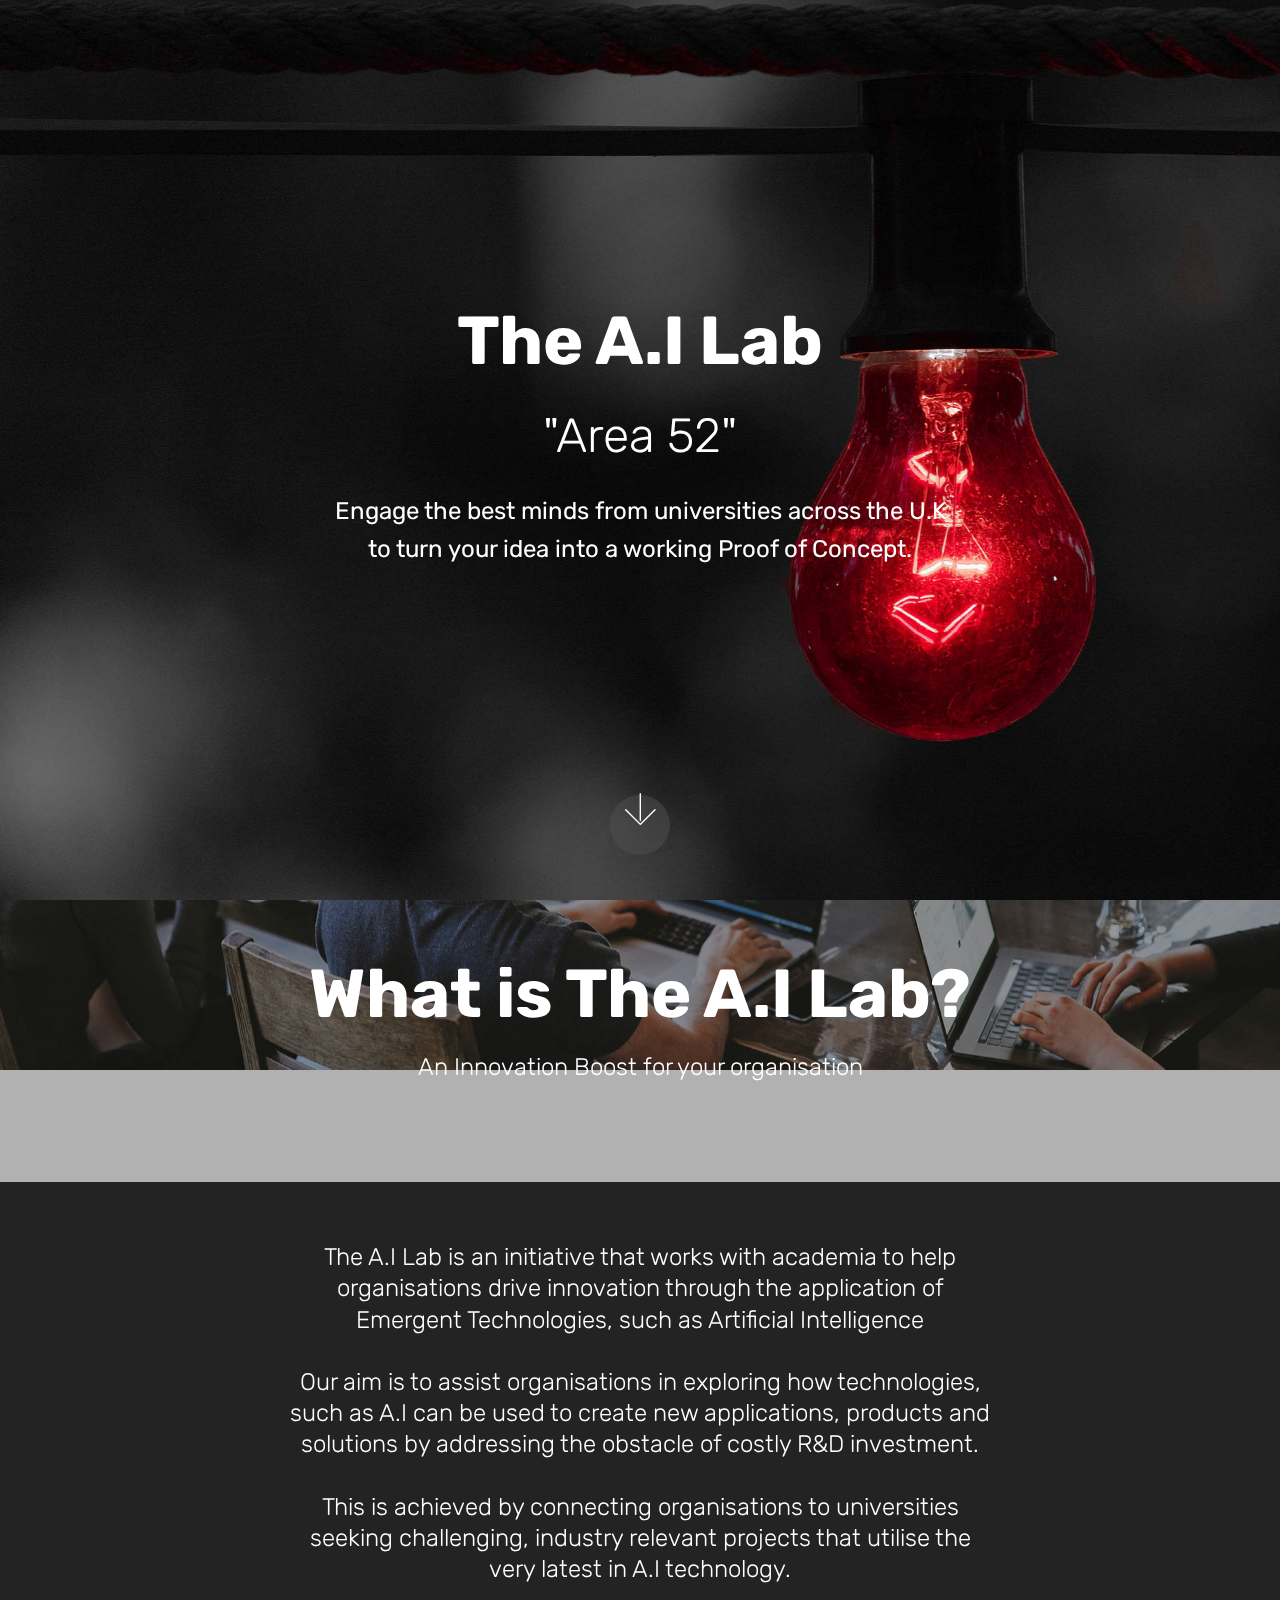
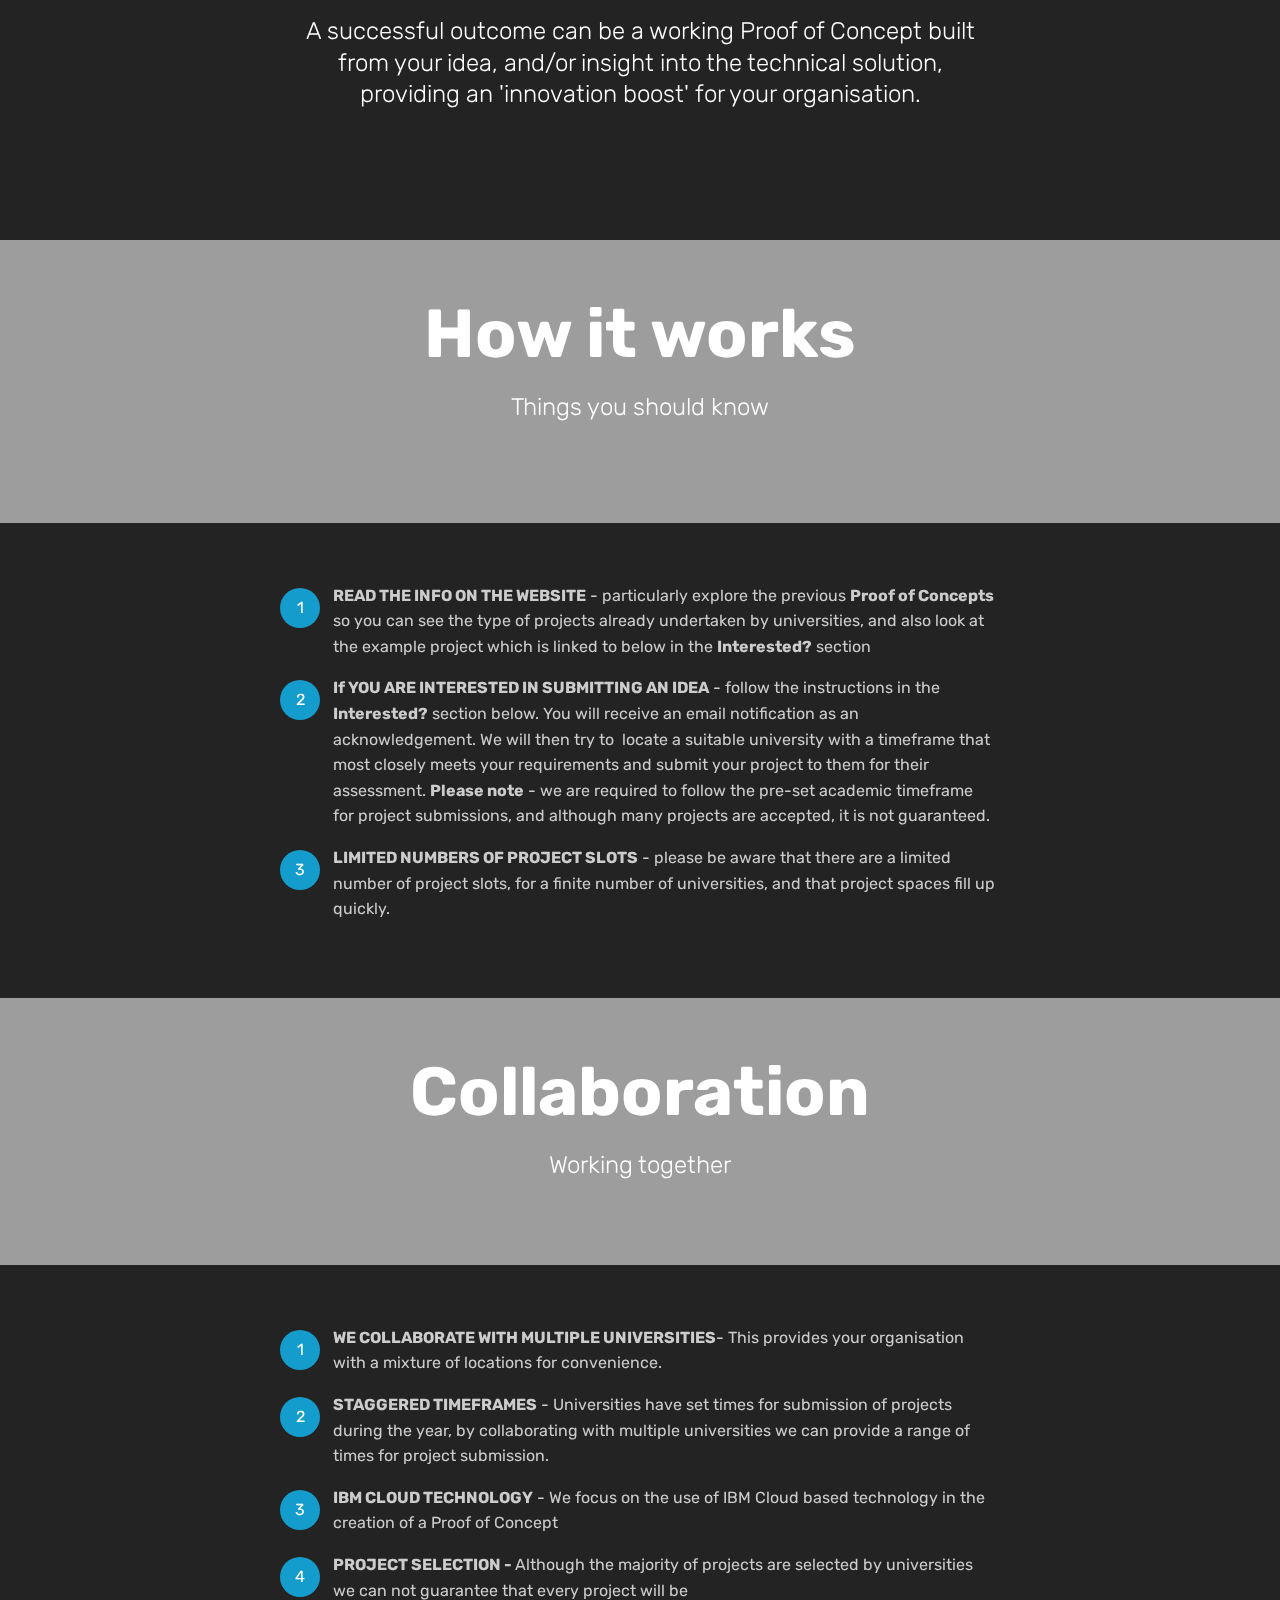
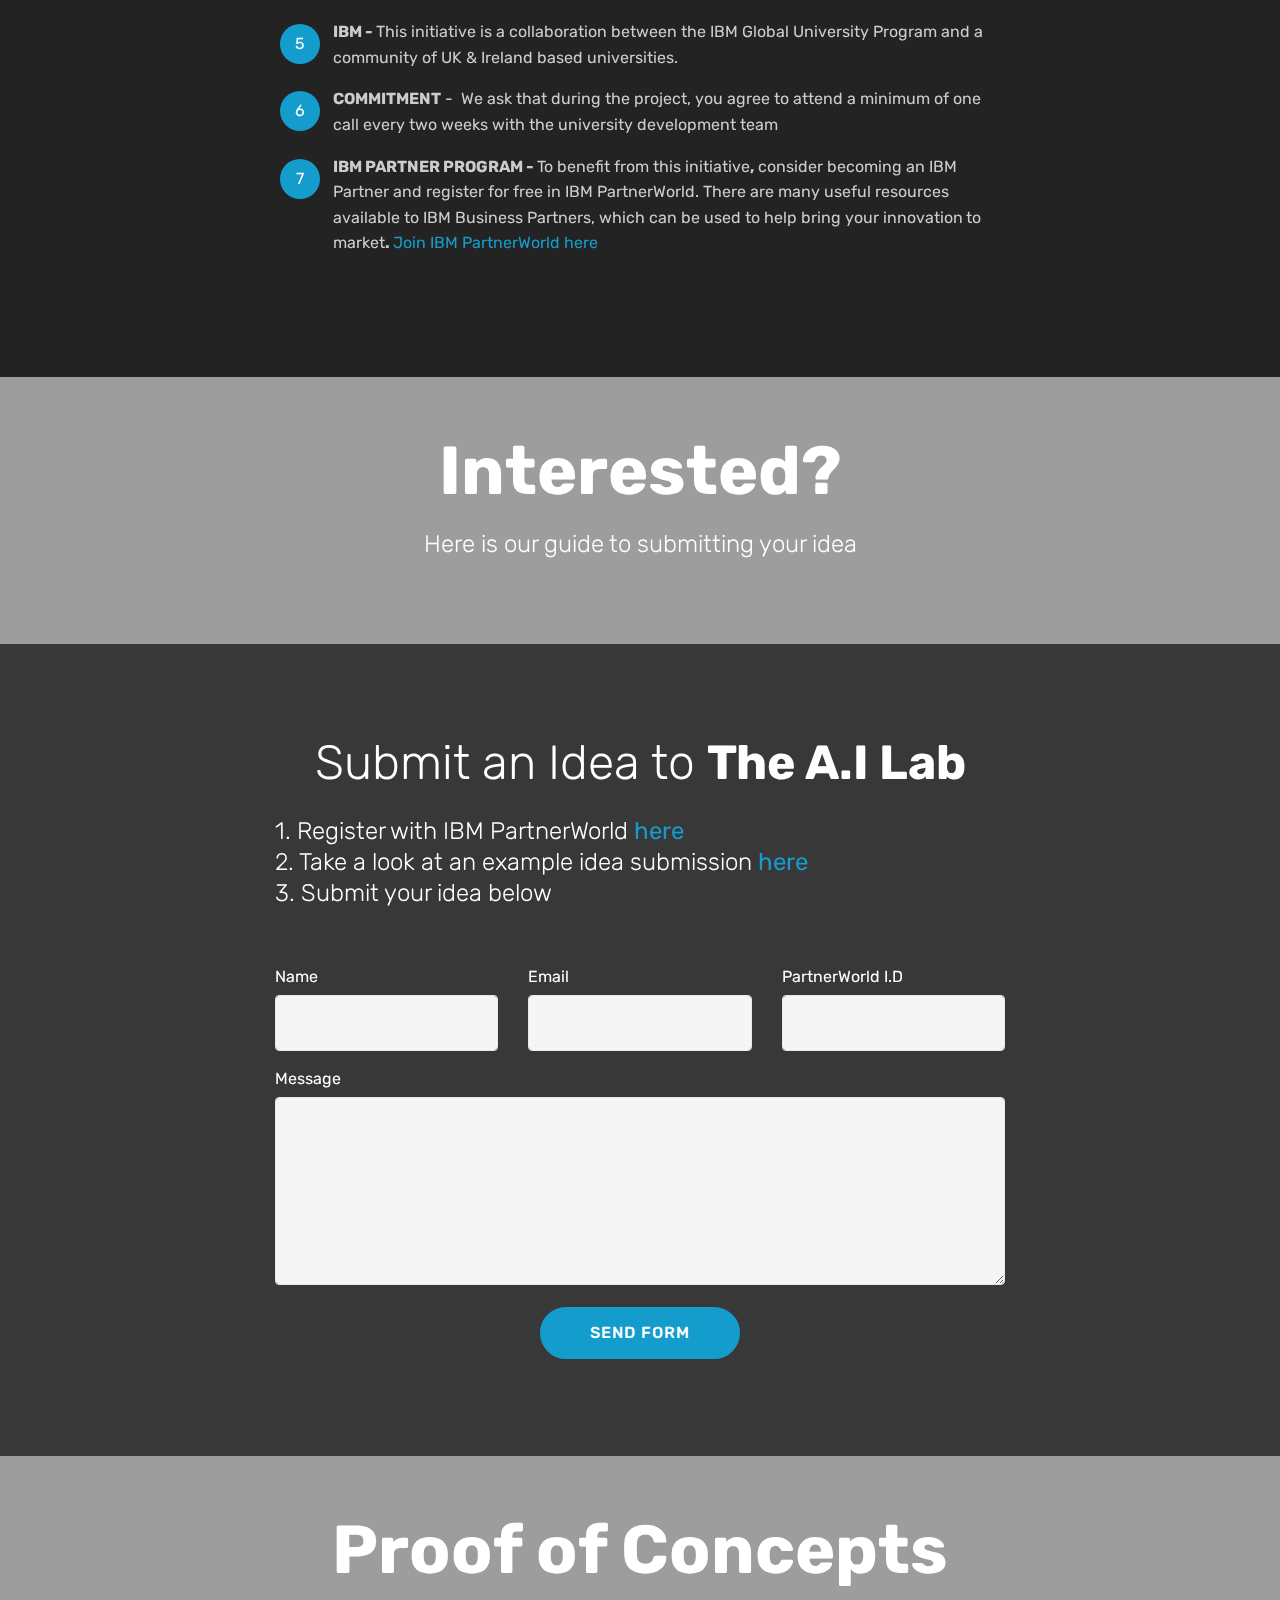
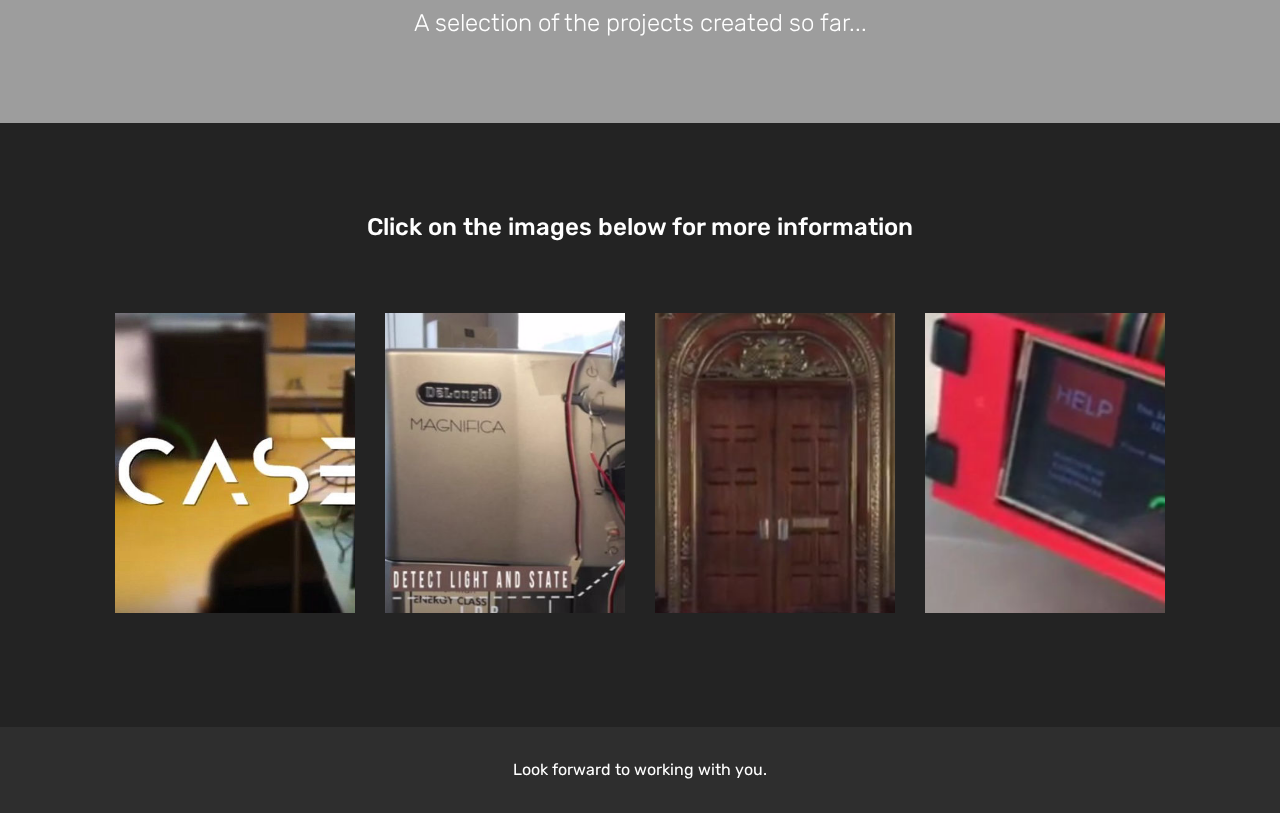
==== commit 2b14f527: "create github pages" ====
--- a/index.html
+++ b/index.html
@@ -46,7 +46,7 @@
     </div>
 </section>
 
-<section class="engine"><a href="https://mobirise.info/q">free responsive web templates</a></section><section class="mbr-section content5 cid-rm6Wk8I3V4 mbr-parallax-background" id="content5-g">
+<section class="engine"><a href="https://mobirise.info/e">how to make your own website for free</a></section><section class="mbr-section content5 cid-rm6Wk8I3V4 mbr-parallax-background" id="content5-g">
 
     
 
@@ -164,7 +164,7 @@
             <div class="title col-12 col-md-8">
                 <h2 class="align-center mbr-bold mbr-white pb-3 mbr-fonts-style display-1">Interested?</h2>
                 <h3 class="mbr-section-subtitle align-center mbr-light mbr-white pb-3 mbr-fonts-style display-5">
-                    Here is our guide to registering your project</h3>
+                    Here is our guide to submitting your idea</h3>
                 
                 
             </div>
@@ -183,7 +183,7 @@
             <div class="title col-12 col-lg-8">
                 <h2 class="mbr-section-title align-center pb-3 mbr-fonts-style display-2">Submit an Idea to <strong>The A.I Lab</strong></h2>
                 <h3 class="mbr-section-subtitle align-center mbr-light pb-3 mbr-fonts-style display-5">
-                    1. Register with IBM PartnerWorld <a href="https://bpconnect.ibm.com/" target="_blank">here</a>&nbsp; &nbsp;<br>2. Take a look at an example project submission&nbsp;<a href="page4.html" target="_blank">here</a>&nbsp;<br>2. Submit an idea below</h3>
+                    1. Register with IBM PartnerWorld <a href="https://bpconnect.ibm.com/" target="_blank">here</a>&nbsp; &nbsp;<br>2. Take a look at an example idea submission&nbsp;<a href="page4.html" target="_blank">here</a>&nbsp;<br>3. Submit your idea below</h3>
             </div>
         </div>
     </div>
@@ -191,7 +191,7 @@
         <div class="row justify-content-center">
             <div class="media-container-column col-lg-8" data-form-type="formoid">
                 <!---Formbuilder Form--->
-                <form action="https://mobirise.com/" method="POST" class="mbr-form form-with-styler" data-form-title="Mobirise Form"><input type="hidden" name="email" data-form-email="true" value="uhMbOdCTZLlrxLGTaTQgJgZLZVXlo6bZZR4yXOV8yo9Vw/tPVJKsS3UsFVx1dmF7PgYzJicX+ASncndwzcubTzcBsTkO+69mZCHZAvJ24uLGCTiPcwmkCIWzAGHKAz86">
+                <form action="https://mobirise.com/" method="POST" class="mbr-form form-with-styler" data-form-title="Mobirise Form"><input type="hidden" name="email" data-form-email="true" value="stbNGxAQdgcVzwc5SXPRykF3tZ7PAFmrJplvYJgfNm9BHr/sokTNd7tDfxISChG89e1sWUBBsVxnYGb2mDfOeZPpB+zBuVK/vPYD2CpccZAJj/DVCCBsj78wiuPCMlUg">
                     <div class="row row-sm-offset">
                         <div hidden="hidden" data-form-alert="" class="alert alert-success col-12">Thanks for filling out the form! You will recieve an email acknowledgement.</div>
                         <div hidden="hidden" data-form-alert-danger="" class="alert alert-danger col-12">
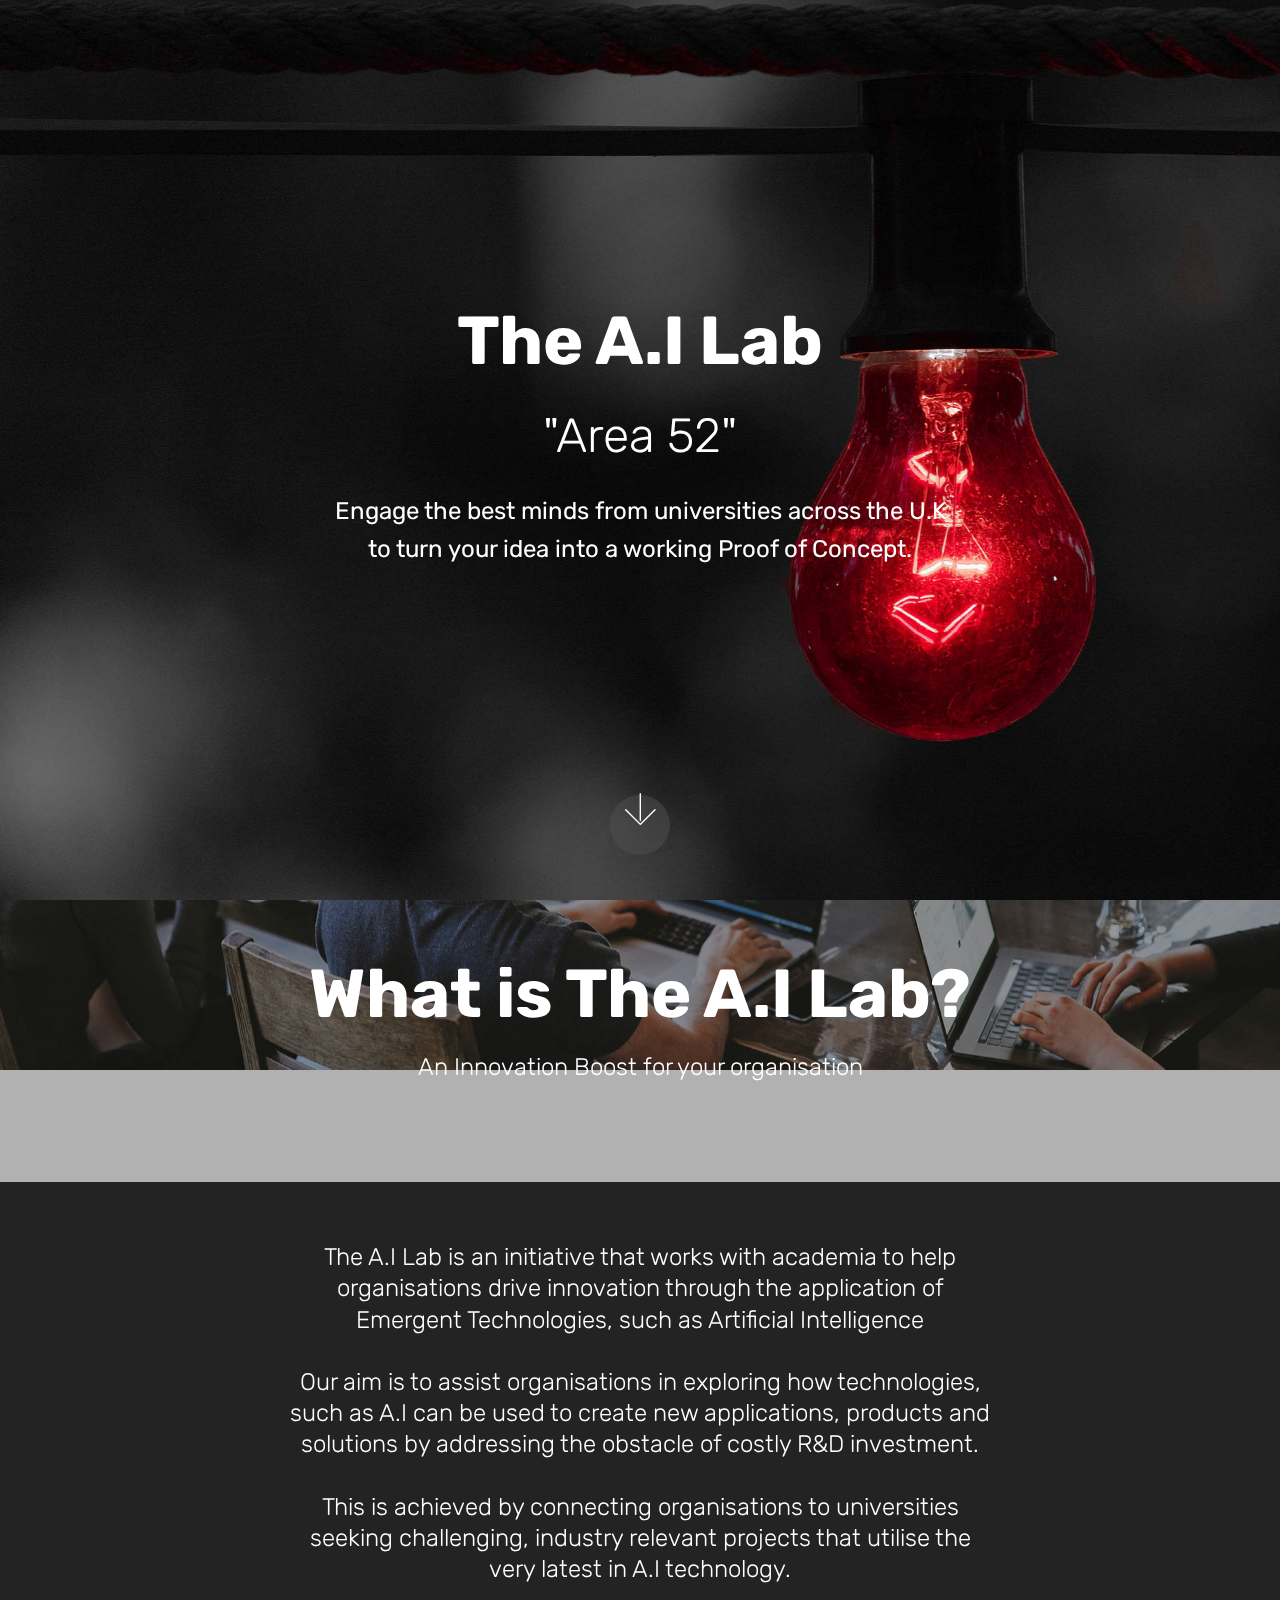
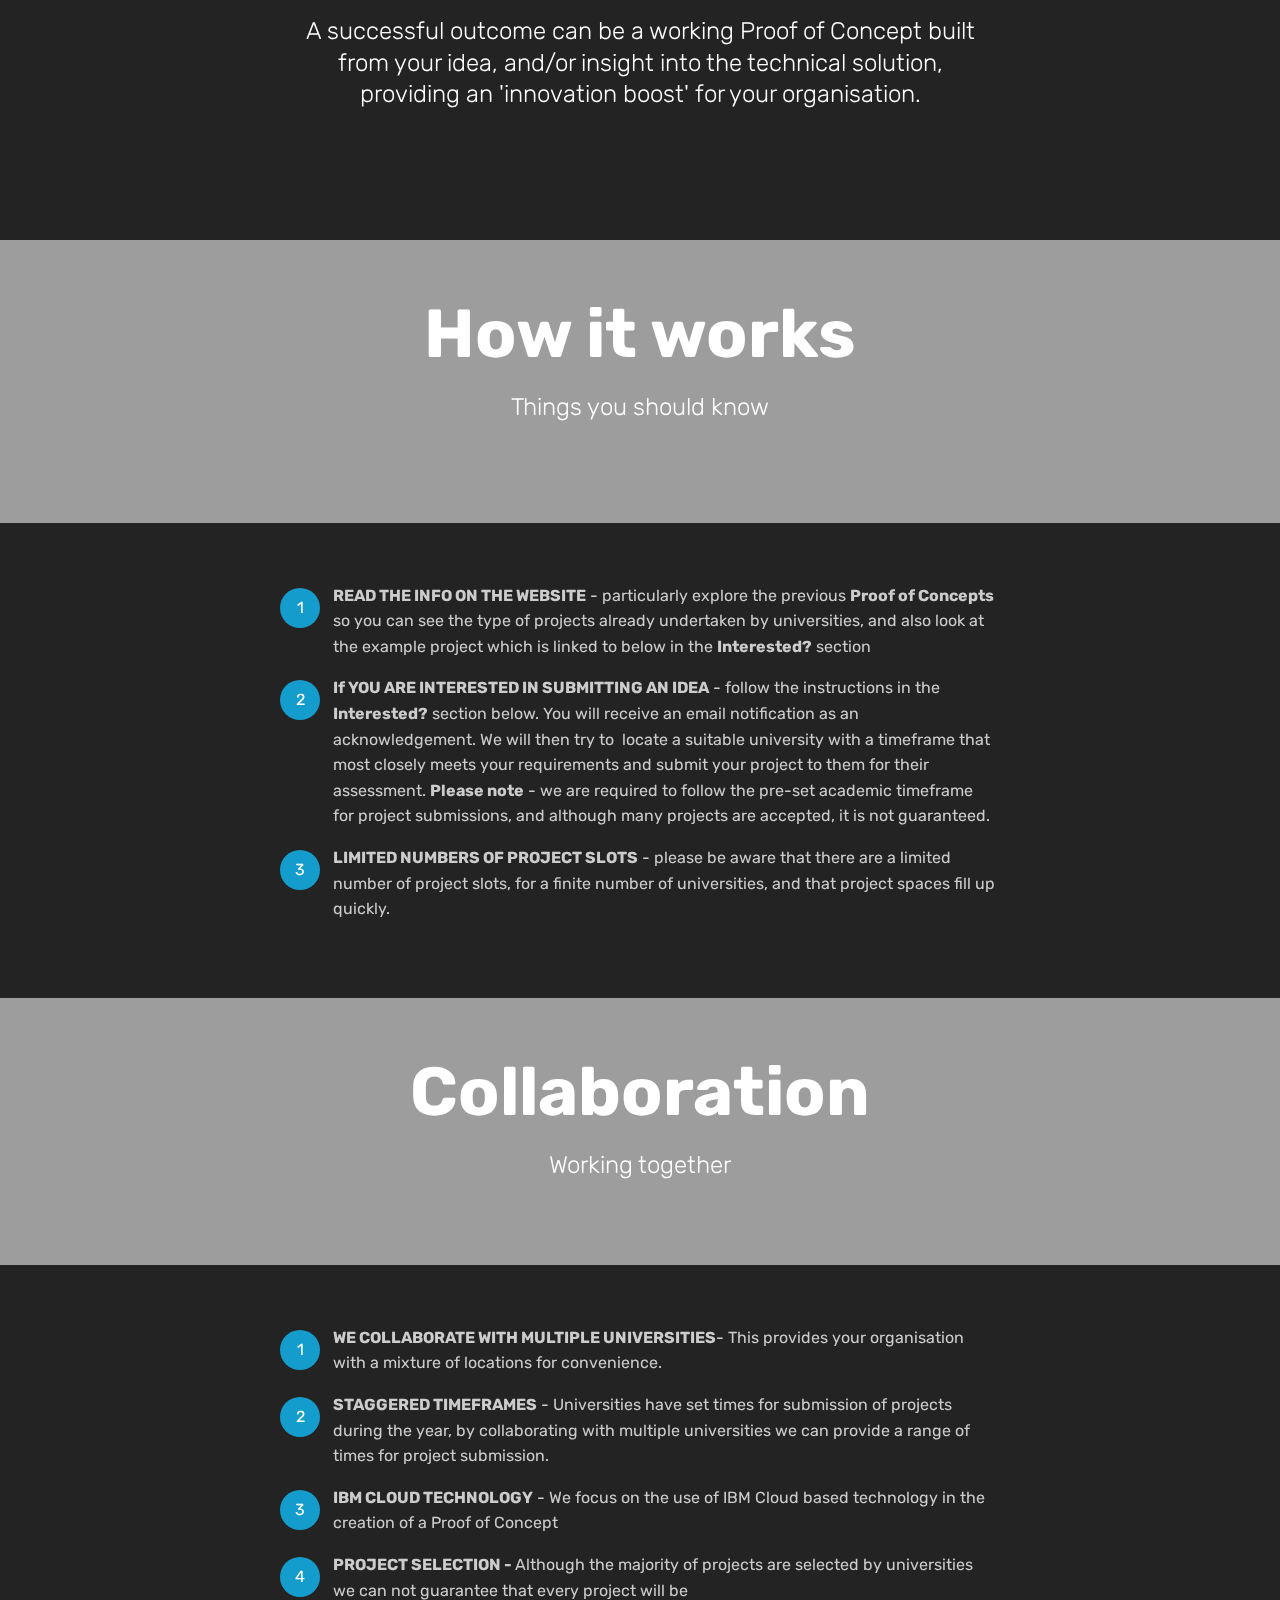
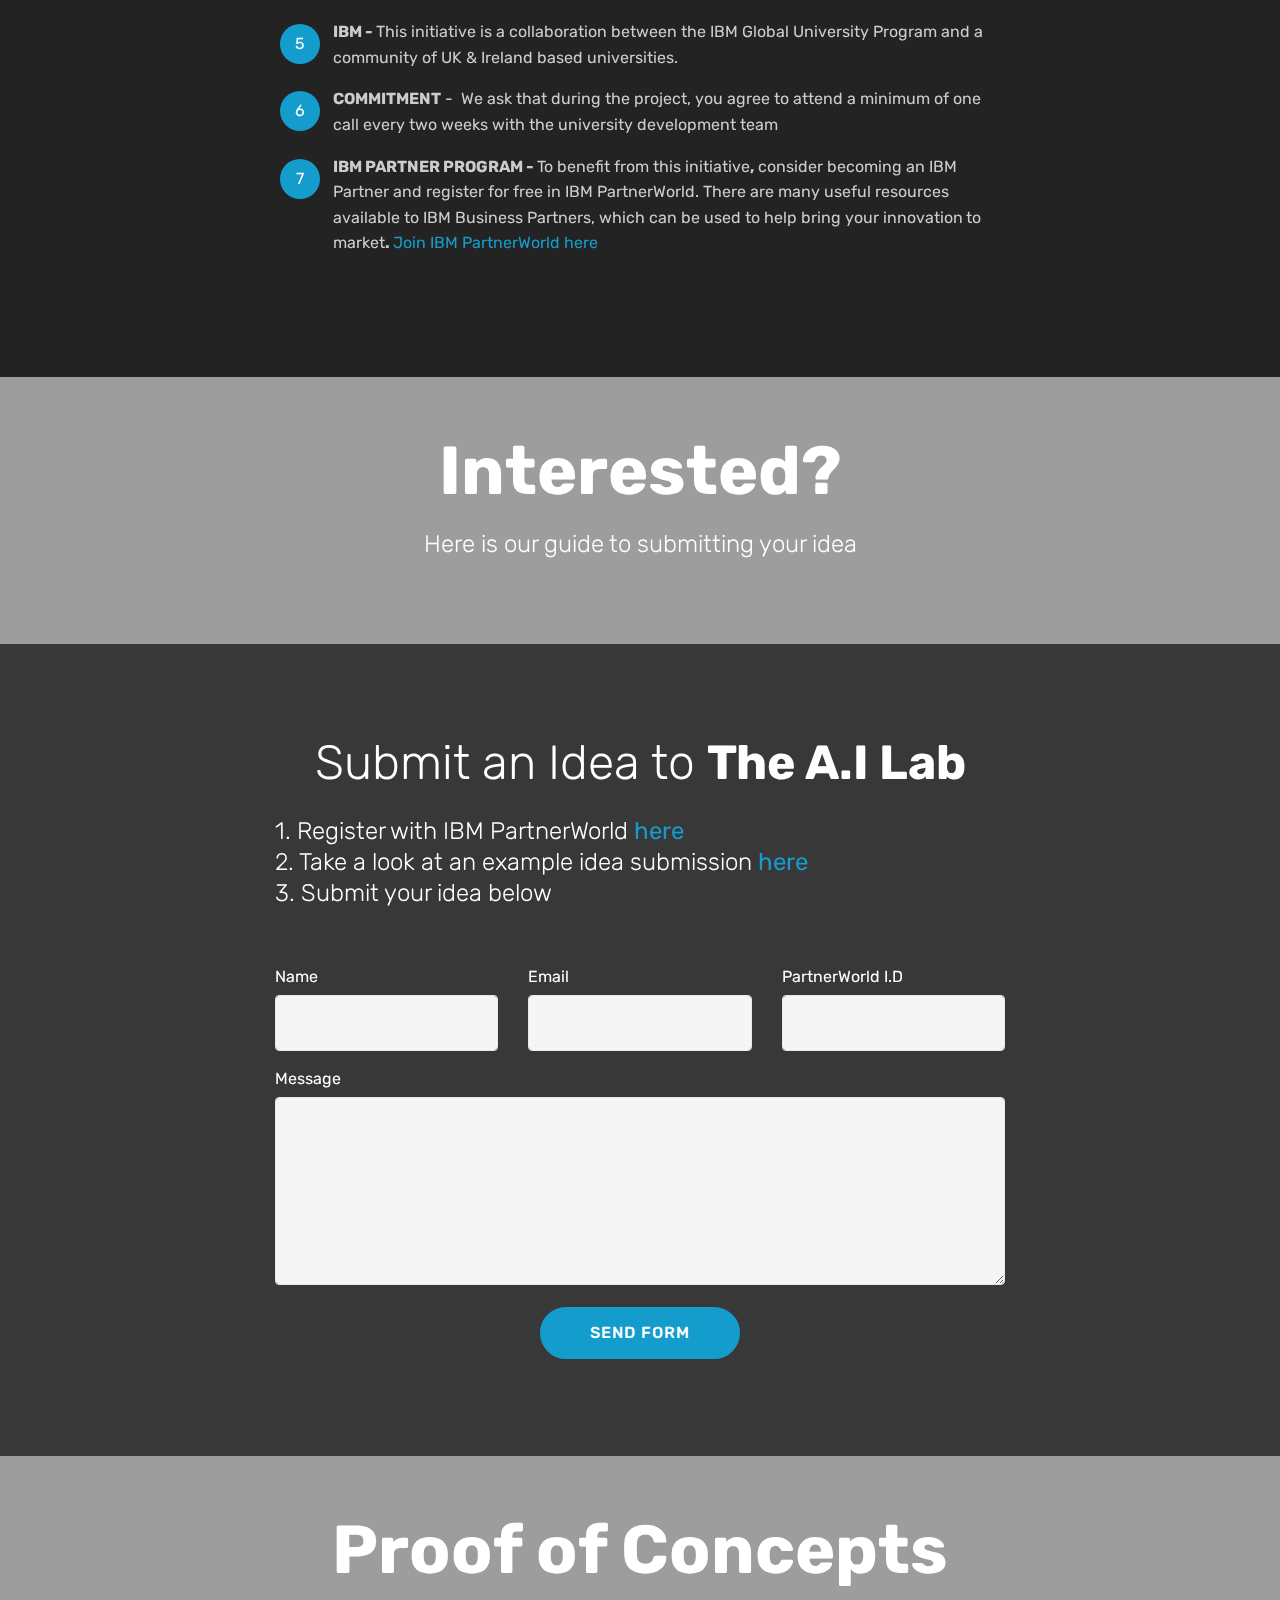
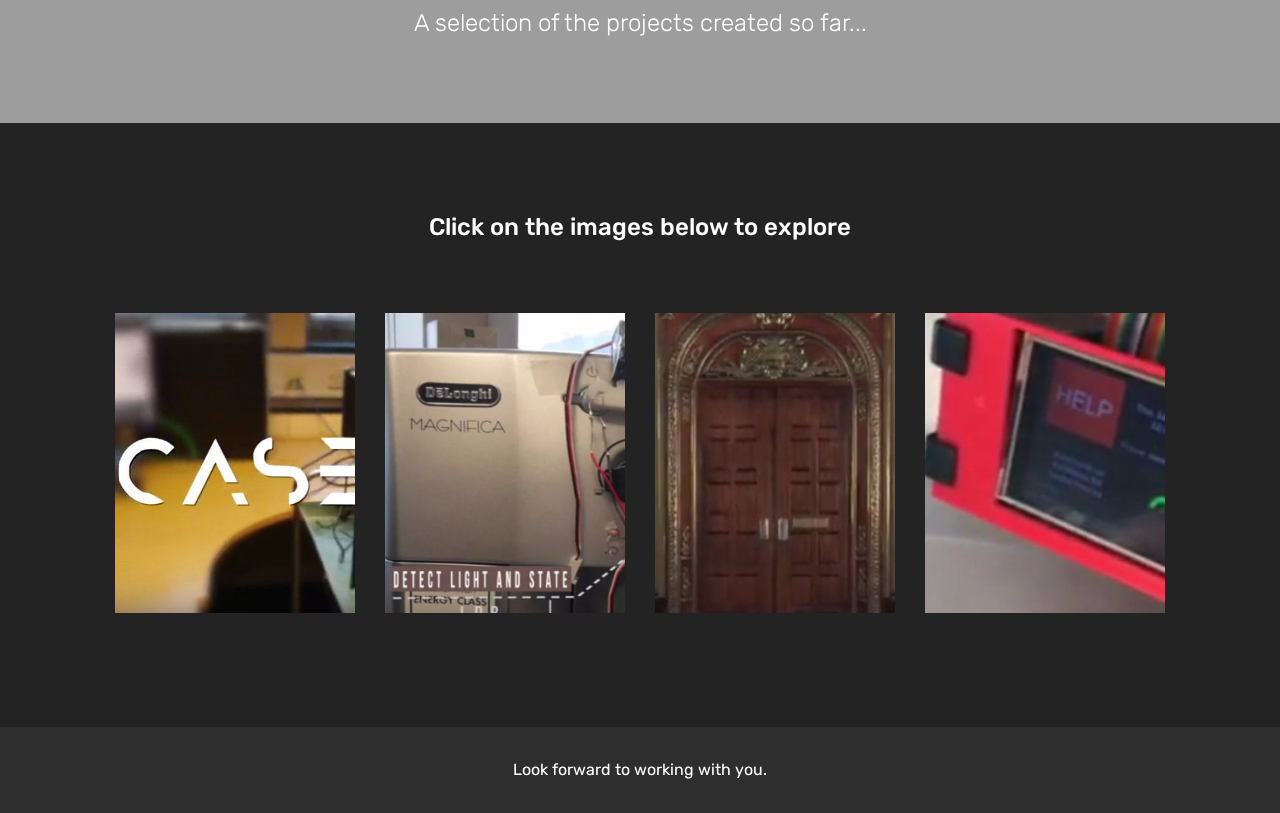
==== commit 1198067b: "create github pages" ====
--- a/index.html
+++ b/index.html
@@ -46,7 +46,7 @@
     </div>
 </section>
 
-<section class="engine"><a href="https://mobirise.info/e">how to make your own website for free</a></section><section class="mbr-section content5 cid-rm6Wk8I3V4 mbr-parallax-background" id="content5-g">
+<section class="engine"><a href="https://mobirise.info/z">best free website templates</a></section><section class="mbr-section content5 cid-rm6Wk8I3V4 mbr-parallax-background" id="content5-g">
 
     
 
@@ -191,7 +191,7 @@
         <div class="row justify-content-center">
             <div class="media-container-column col-lg-8" data-form-type="formoid">
                 <!---Formbuilder Form--->
-                <form action="https://mobirise.com/" method="POST" class="mbr-form form-with-styler" data-form-title="Mobirise Form"><input type="hidden" name="email" data-form-email="true" value="stbNGxAQdgcVzwc5SXPRykF3tZ7PAFmrJplvYJgfNm9BHr/sokTNd7tDfxISChG89e1sWUBBsVxnYGb2mDfOeZPpB+zBuVK/vPYD2CpccZAJj/DVCCBsj78wiuPCMlUg">
+                <form action="https://mobirise.com/" method="POST" class="mbr-form form-with-styler" data-form-title="Mobirise Form"><input type="hidden" name="email" data-form-email="true" value="J7zmOq9QFa6ebteY0jlJtMVyXDUf612L7Vdg35z6+KmAbnfXBTMjThWXvLv3Io9TTLOmAU6VTdgDb4343ivK6XPwmuo8O9YAzqxWlFi6SPzDuwOBc1luJRMLlFBlPOhi">
                     <div class="row row-sm-offset">
                         <div hidden="hidden" data-form-alert="" class="alert alert-success col-12">Thanks for filling out the form! You will recieve an email acknowledgement.</div>
                         <div hidden="hidden" data-form-alert-danger="" class="alert alert-danger col-12">
@@ -251,7 +251,7 @@
 
     
     <div class="container">
-        <h2 class="mbr-section-title pb-3 align-center mbr-fonts-style display-5">Click on the images below for more information</h2>
+        <h2 class="mbr-section-title pb-3 align-center mbr-fonts-style display-5">Click on the images below to explore</h2>
         <h3 class="mbr-section-subtitle display-5 align-center mbr-fonts-style display-7"></h3>
 
         <div class="media-container-row container pt-5 mt-2">
--- a/assets/mobirise/css/mbr-additional.css
+++ b/assets/mobirise/css/mbr-additional.css
@@ -1545,7 +1545,7 @@
 .cid-rm7t71RkHr {
   padding-top: 60px;
   padding-bottom: 60px;
-  background-image: url("../../../assets/images/background4.jpg");
+  background-image: url("../../../assets/images/mbr-1920x640.jpg");
 }
 .cid-rm2aooLK6p {
   padding-top: 90px;
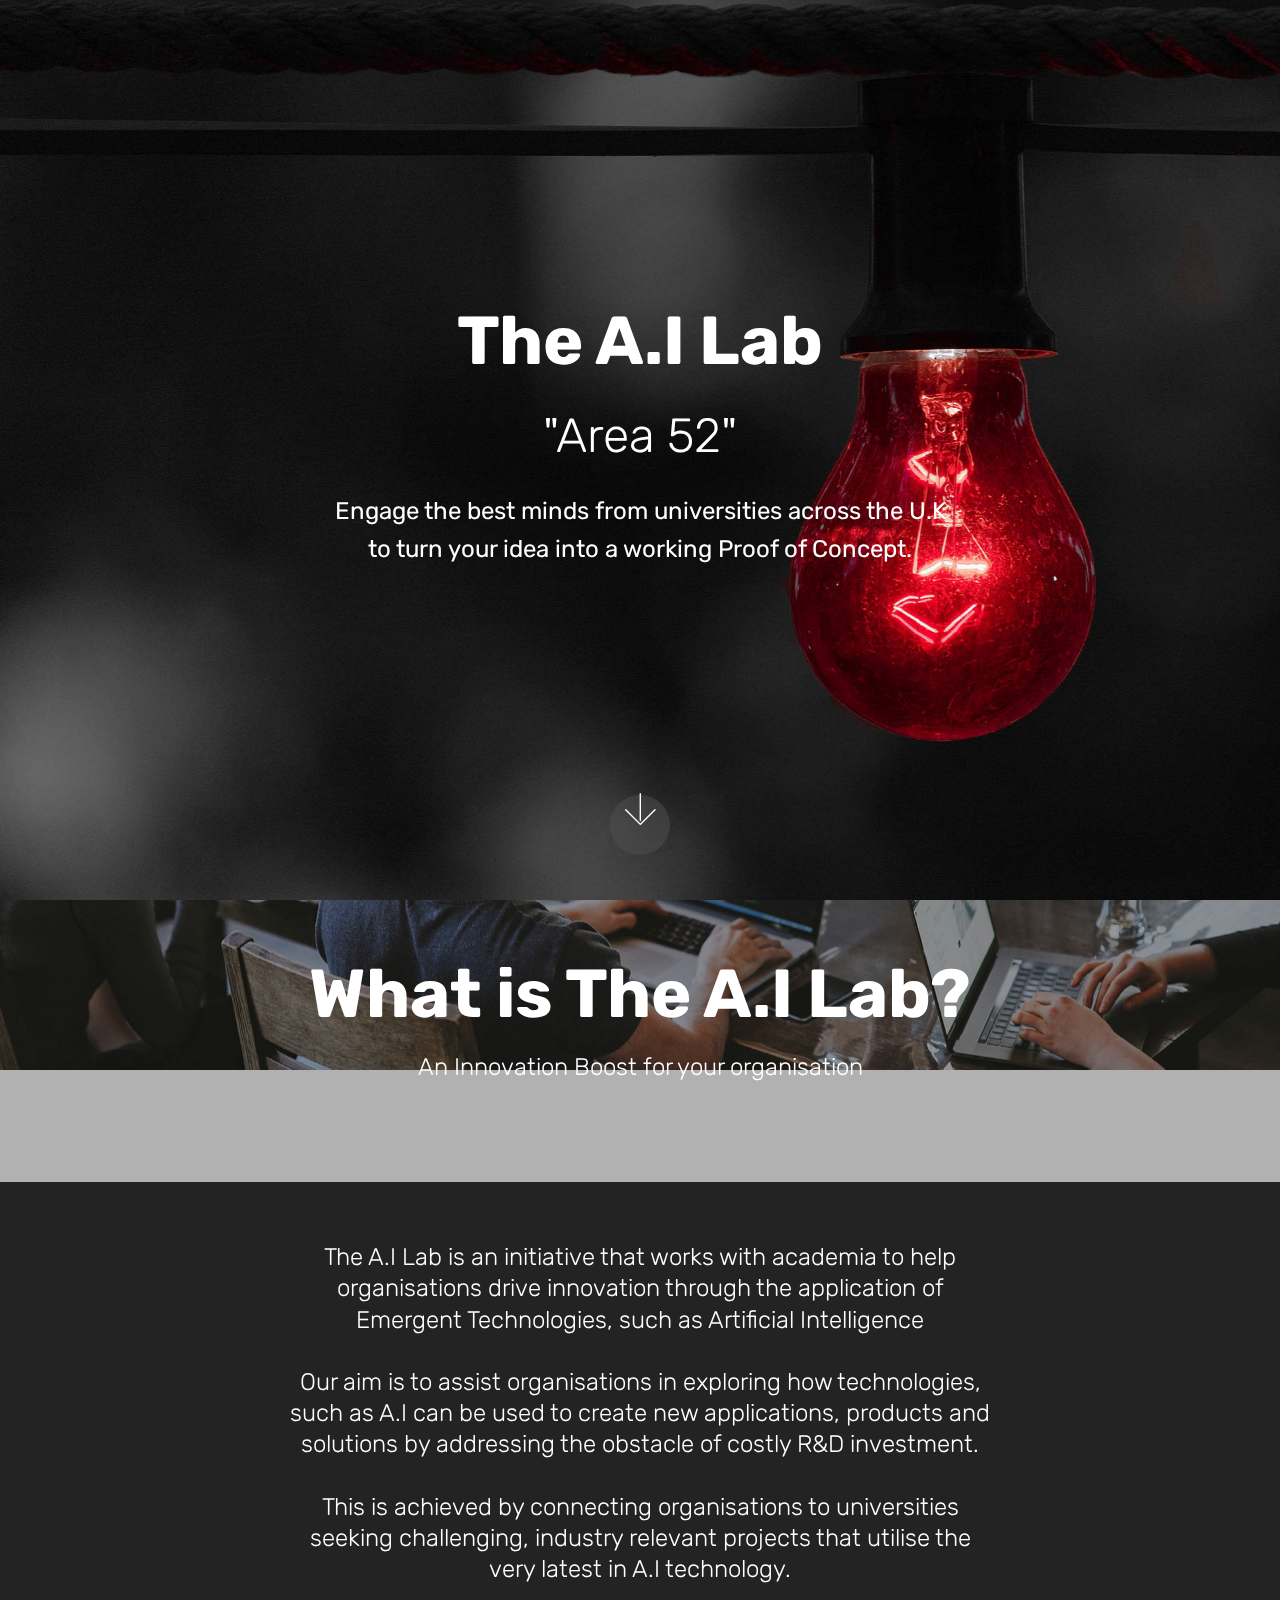
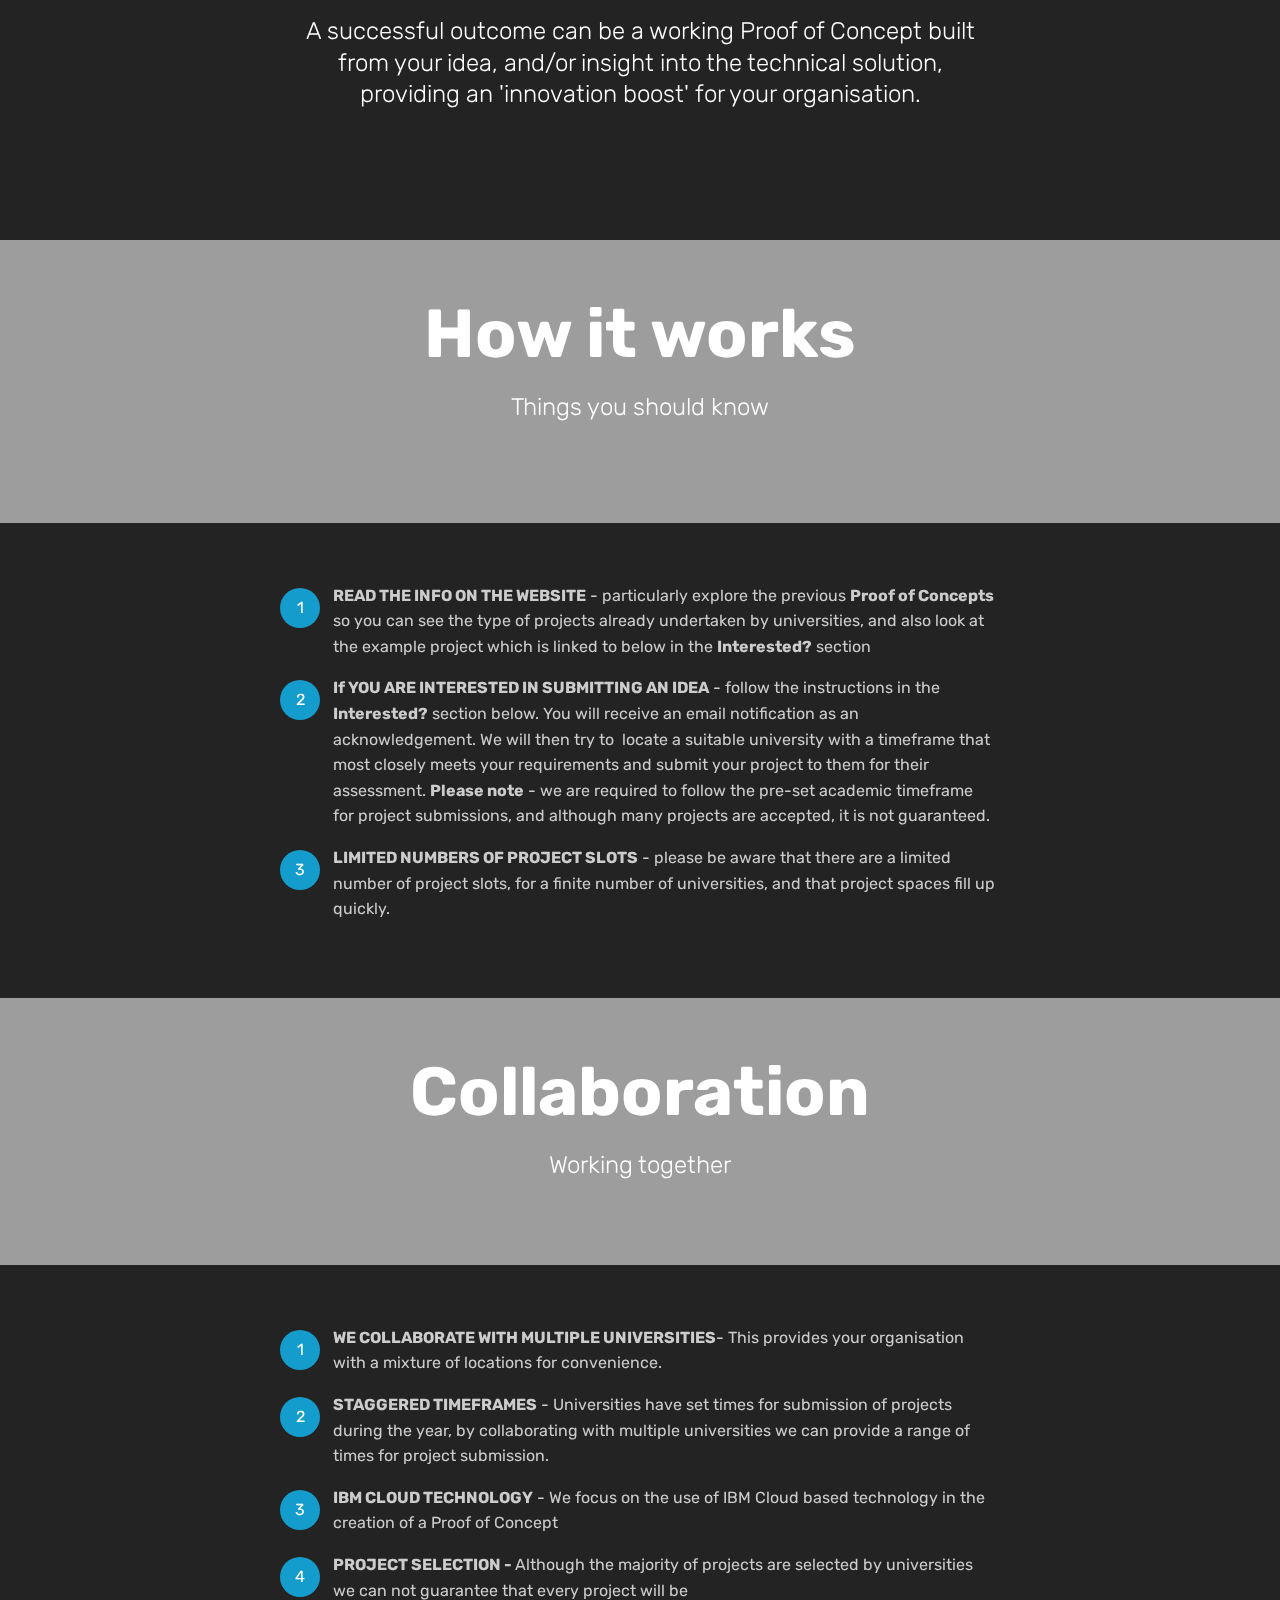
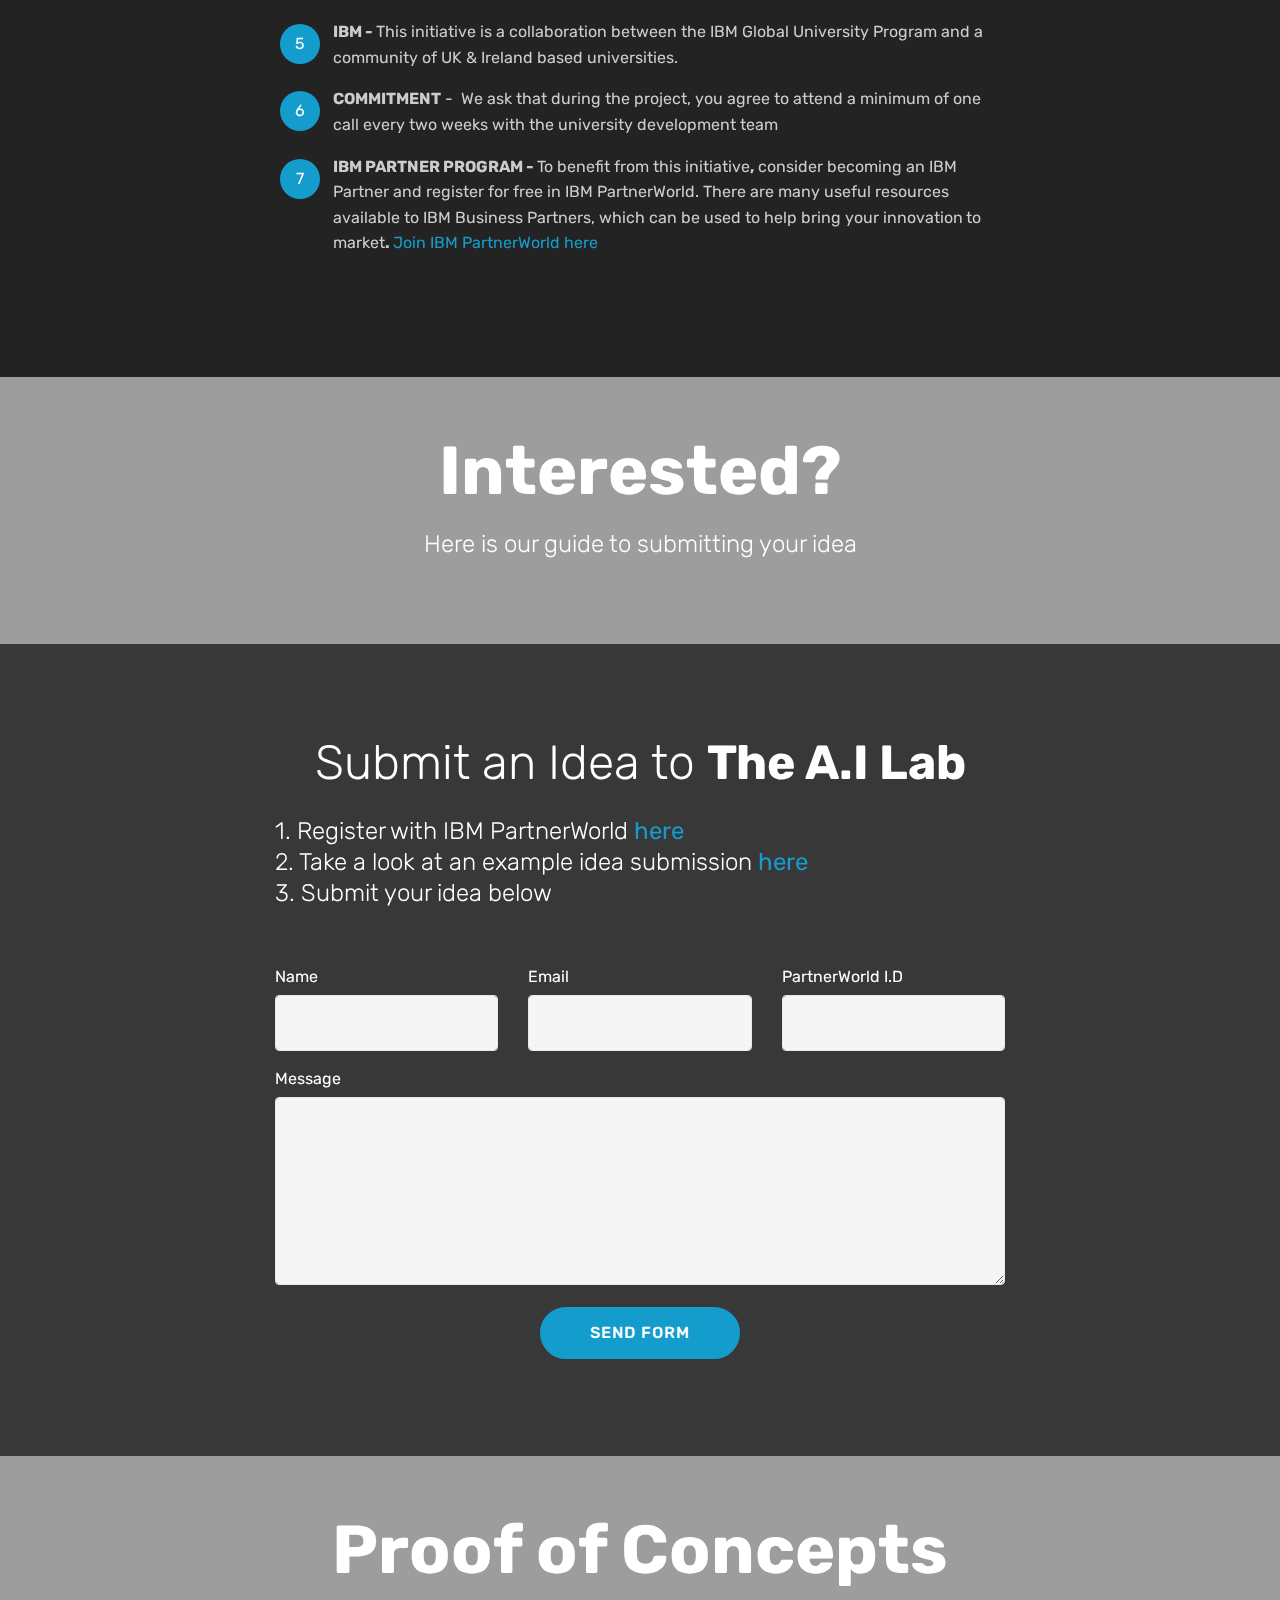
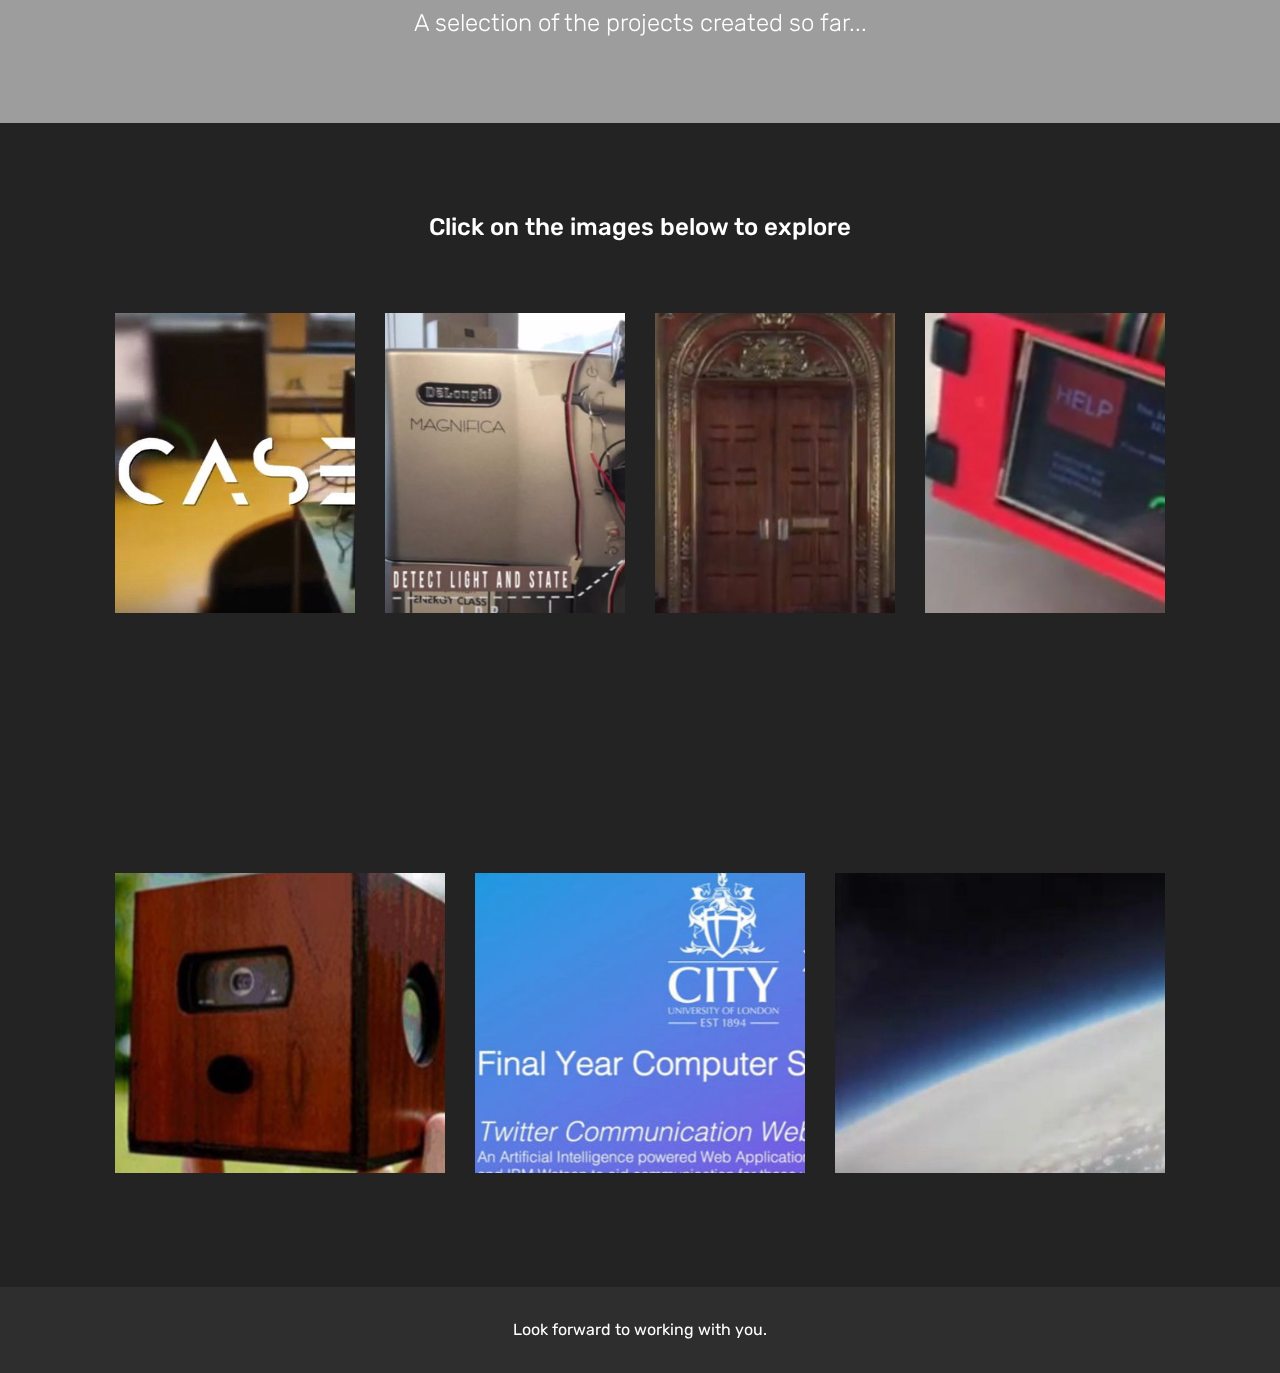
==== commit 2459d960: "create github pages" ====
--- a/index.html
+++ b/index.html
@@ -46,7 +46,7 @@
     </div>
 </section>
 
-<section class="engine"><a href="https://mobirise.info/z">best free website templates</a></section><section class="mbr-section content5 cid-rm6Wk8I3V4 mbr-parallax-background" id="content5-g">
+<section class="engine"><a href="https://mobirise.info/b">create a site for free</a></section><section class="mbr-section content5 cid-rm6Wk8I3V4 mbr-parallax-background" id="content5-g">
 
     
 
@@ -191,7 +191,7 @@
         <div class="row justify-content-center">
             <div class="media-container-column col-lg-8" data-form-type="formoid">
                 <!---Formbuilder Form--->
-                <form action="https://mobirise.com/" method="POST" class="mbr-form form-with-styler" data-form-title="Mobirise Form"><input type="hidden" name="email" data-form-email="true" value="J7zmOq9QFa6ebteY0jlJtMVyXDUf612L7Vdg35z6+KmAbnfXBTMjThWXvLv3Io9TTLOmAU6VTdgDb4343ivK6XPwmuo8O9YAzqxWlFi6SPzDuwOBc1luJRMLlFBlPOhi">
+                <form action="https://mobirise.com/" method="POST" class="mbr-form form-with-styler" data-form-title="Mobirise Form"><input type="hidden" name="email" data-form-email="true" value="hu1eVdd9KMVm6NlbXSiFVtQqITMZ9CGD/z7uCG07y/8ZLgmmrj40JZ/cmYCvj+3n9NOsbZeZUblzhhUWwDnLIqyfa48FaGGlQrBWIlcAfFcJpLreFVpb94S0JNIxMRLT">
                     <div class="row row-sm-offset">
                         <div hidden="hidden" data-form-alert="" class="alert alert-success col-12">Thanks for filling out the form! You will recieve an email acknowledgement.</div>
                         <div hidden="hidden" data-form-alert-danger="" class="alert alert-danger col-12">
@@ -307,6 +307,63 @@
                     </div>
                 </div> 
             </div>
+        </div>
+</div></section>
+
+<section class="features15 cid-rm8rdXbZeI" id="features15-t">
+
+    
+
+    
+    <div class="container">
+        
+        
+
+        <div class="media-container-row container pt-5 mt-2">
+
+            <div class="col-12 col-md-6 mb-4 col-lg-4">
+                <div class="card flip-card p-5 align-center">
+                    <div class="card-front card_cont">
+                        <a href="https://www.ibm.com/blogs/internet-of-things/ibm-watson-cube/"><img src="assets/images/screencap153mar.2812.36-2-900x423.jpg" alt="Mobirise" title=""></a>
+                    </div>
+                    <div class="card_back card_cont">
+                        <h4 class="card-title display-5 py-2 mbr-fonts-style"><a href="https://www.ibm.com/blogs/internet-of-things/ibm-watson-cube/" target="_blank" class="text-white">The Watson Cube</a></h4>
+                        <p class="mbr-text mbr-fonts-style display-7">
+                            Imperial Colleges MEng Electronic and Electrical Engineers created a A.I <a href="https://www.ibm.com/blogs/internet-of-things/ibm-watson-cube/" target="_blank" class="text-white">companion </a>for the elderly so they can retain independance at home</p>
+                    </div>
+                </div>
+            </div>
+
+            <div class="col-12 col-md-6 mb-4 col-lg-4">
+                
+                <div class="card flip-card p-5 align-center">
+                    <div class="card-front card_cont">
+                        <a href="https://youtu.be/ies-ppsJrjs"><img src="assets/images/screencap157mar.2813.54-1-877x466.jpg" alt="Mobirise" title=""></a>
+                    </div>
+                    <div class="card_back card_cont">
+                        <h4 class="card-title py-2 mbr-fonts-style display-5"><a href="https://youtu.be/ies-ppsJrjs" target="_blank" class="text-white">
+                            A.I Communication</a></h4>
+                        <p class="mbr-text mbr-fonts-style display-7">
+                            Haris Seoudy from City University created a tool <a href="https://youtu.be/ies-ppsJrjs" target="_blank" class="text-white">with </a>Watson to allow those with severe communication challenges, to converse in a more natural way.</p>
+                    </div>
+                </div>
+            </div>
+            
+            <div class="col-12 col-md-6 mb-4 col-lg-4">
+                <div class="card flip-card p-5 align-center">
+                    <div class="card-front card_cont">
+                        <a href="https://youtu.be/RTEUEEeWLLc" target="_blank"><img src="assets/images/screencap163mar.2821.11-887x447.jpg" alt="Mobirise" title=""></a>
+                    </div>
+                    <div class="card_back card_cont">
+                        <h4 class="card-title py-2 mbr-fonts-style display-5">
+                            Watson <a href="https://youtu.be/RTEUEEeWLLc" target="_blank" class="text-white">Space </a>Probe</h4>
+                        <p class="mbr-text mbr-fonts-style display-7">
+                            A team of Imperial College engineers created a PoC for First Responders, in the form of a near space probe, which used Watson &amp; IoT to control <a href="https://youtu.be/RTEUEEeWLLc" target="_blank" class="text-white">conditions </a>in the Hursley Lab based on its analysis of its environment</p>
+                    </div>
+                </div> 
+            </div>
+
+            
         </div>
 </div></section>
 
--- a/assets/mobirise/css/mbr-additional.css
+++ b/assets/mobirise/css/mbr-additional.css
@@ -1642,6 +1642,95 @@
 .cid-rm2aooLK6p .mbr-section-title {
   color: #ffffff;
 }
+.cid-rm8rdXbZeI {
+  padding-top: 90px;
+  padding-bottom: 90px;
+  background-color: #232323;
+}
+.cid-rm8rdXbZeI .mbr-section-subtitle {
+  color: #767676;
+  font-weight: 300;
+}
+.cid-rm8rdXbZeI .media-container-row {
+  word-wrap: break-word;
+  word-break: break-word;
+  align-items: stretch;
+  -webkit-align-items: stretch;
+}
+.cid-rm8rdXbZeI .card_cont {
+  -o-transition: all .5s;
+  -ms-transition: all .5s;
+  -moz-transition: all .5s;
+  -webkit-transition: all .5s;
+  transition: all .5s;
+  -o-backface-visibility: hidden;
+  -ms-backface-visibility: hidden;
+  -moz-backface-visibility: hidden;
+  -webkit-backface-visibility: hidden;
+  backface-visibility: hidden;
+  position: absolute;
+  top: 0px;
+  left: 0px;
+  text-align: center;
+  background-color: #eee;
+}
+.cid-rm8rdXbZeI .card-front {
+  z-index: 2;
+  padding: 0;
+  width: 100%;
+  height: 100%;
+  overflow: hidden;
+}
+.cid-rm8rdXbZeI .card-front img {
+  height: 100%;
+  min-width: 100%;
+  width: auto;
+}
+.cid-rm8rdXbZeI .card_back {
+  width: 100%;
+  height: 100%;
+  padding: 30px 30px;
+  color: #ffffff;
+  background-color: #55b4d4;
+  z-index: 1;
+  margin: 0;
+  text-align: center;
+  overflow: hidden;
+  -o-transform: rotateX(-180deg);
+  -ms-transform: rotateX(-180deg);
+  -moz-transform: rotateX(-180deg);
+  -webkit-transform: rotateX(-180deg);
+  transform: rotateX(-180deg);
+}
+.cid-rm8rdXbZeI .card {
+  min-height: 300px;
+}
+.cid-rm8rdXbZeI .card:hover .card-front {
+  z-index: 1;
+  -o-transform: rotateX(180deg);
+  -ms-transform: rotateX(180deg);
+  -moz-transform: rotateX(180deg);
+  -webkit-transform: rotateX(180deg);
+  transform: rotateX(180deg);
+}
+.cid-rm8rdXbZeI .card:hover .card_back {
+  z-index: 2;
+  -o-transform: rotateX(0deg);
+  -ms-transform: rotateX(0deg);
+  -moz-transform: rotateX(0deg);
+  -webkit-transform: rotateX(0deg);
+  transform: rotateX(0deg);
+}
+.cid-rm8rdXbZeI .builderCard .card_back {
+  border-bottom-left-radius: 100px;
+}
+.cid-rm8rdXbZeI .builderCard .card_cont {
+  -o-backface-visibility: hidden;
+  -ms-backface-visibility: hidd;
+  -moz-backface-visibility: visible;
+  -webkit-backface-visibility: visible;
+  backface-visibility: visible;
+}
 .cid-rm7Q5GPHDv {
   padding-top: 30px;
   padding-bottom: 30px;
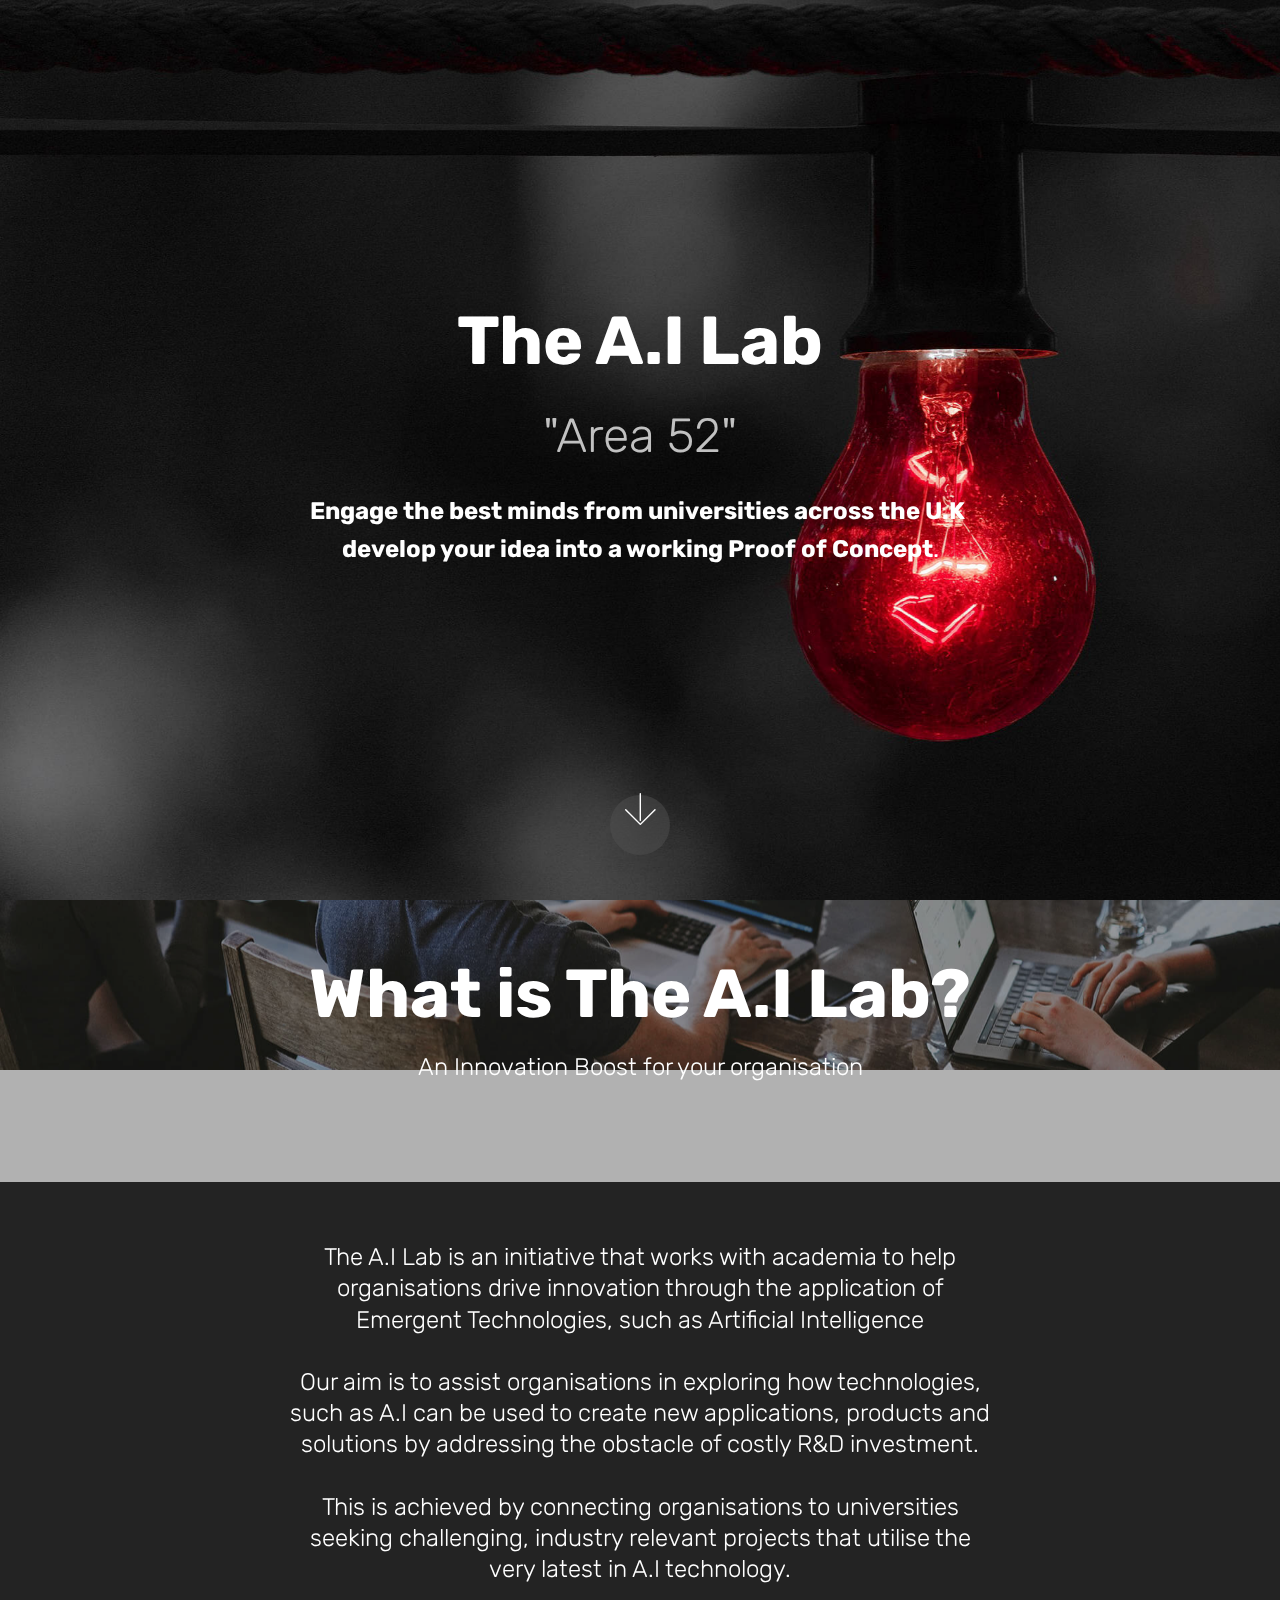
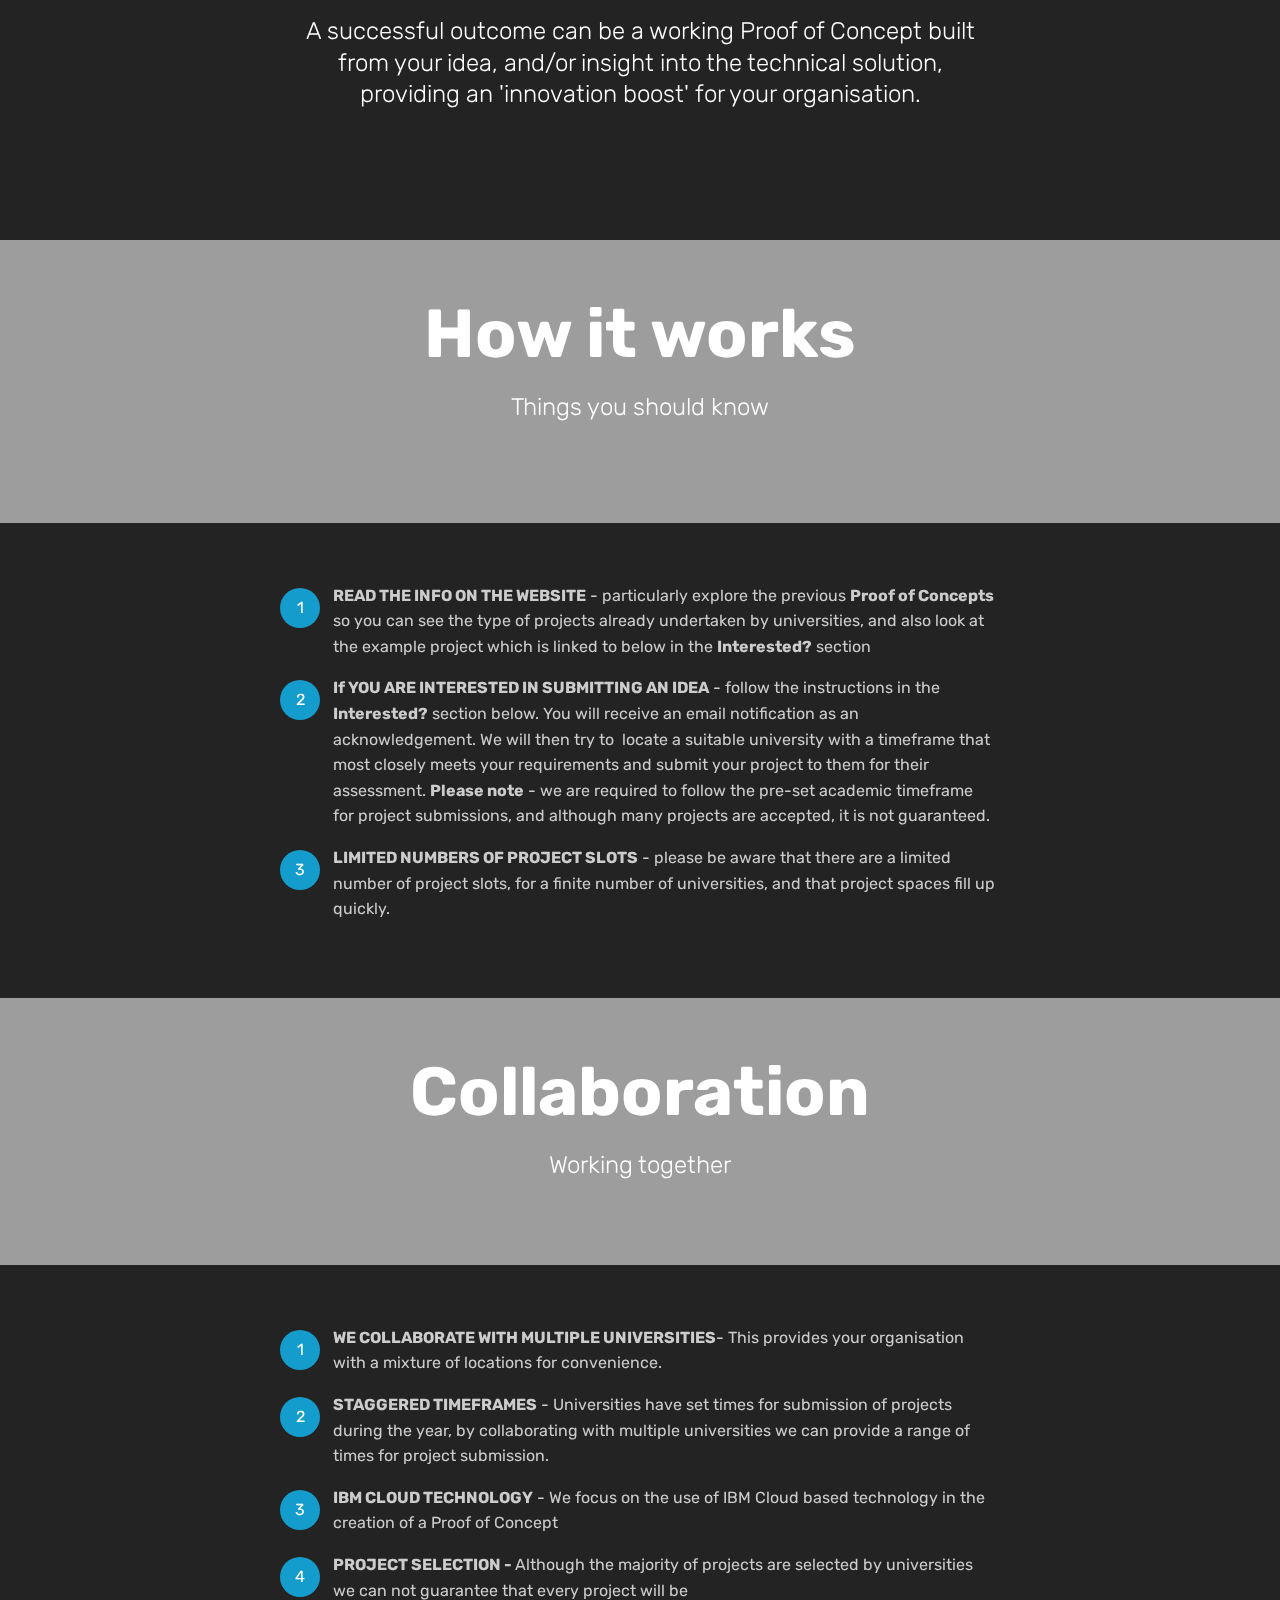
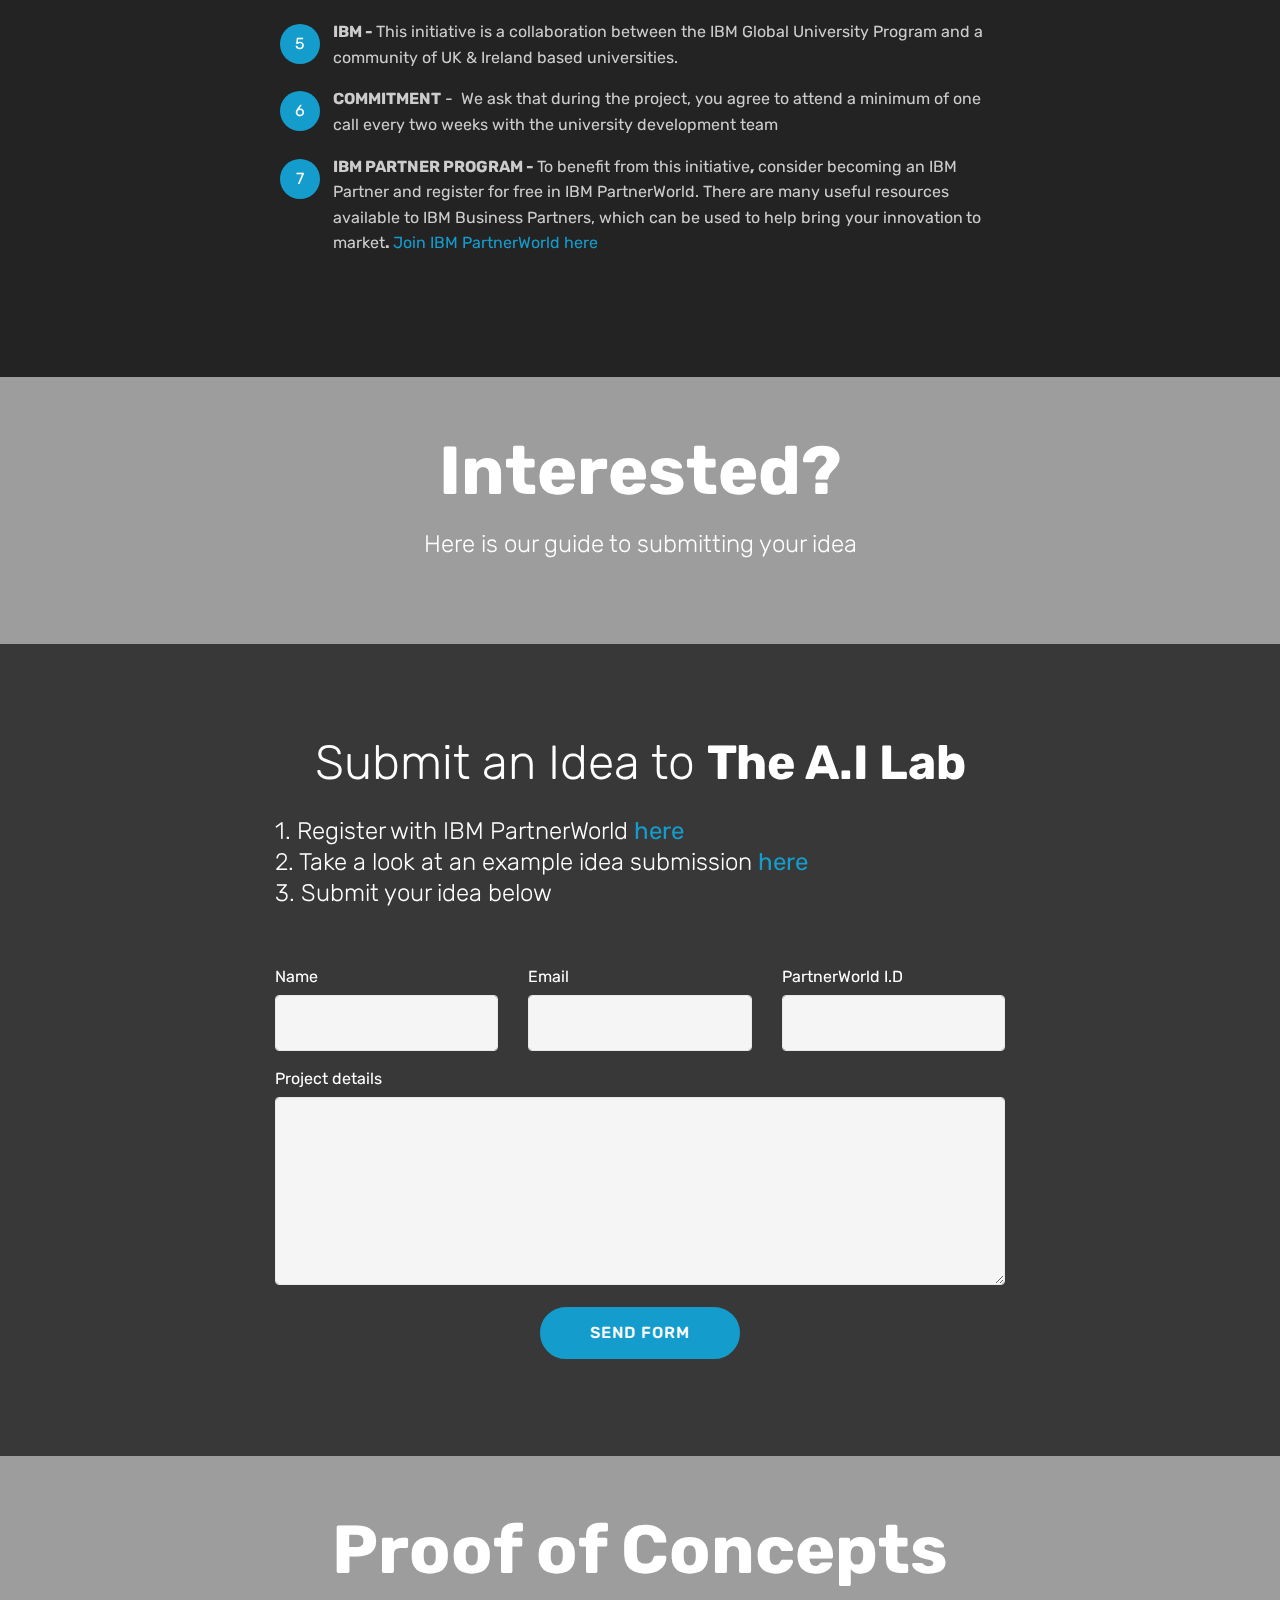
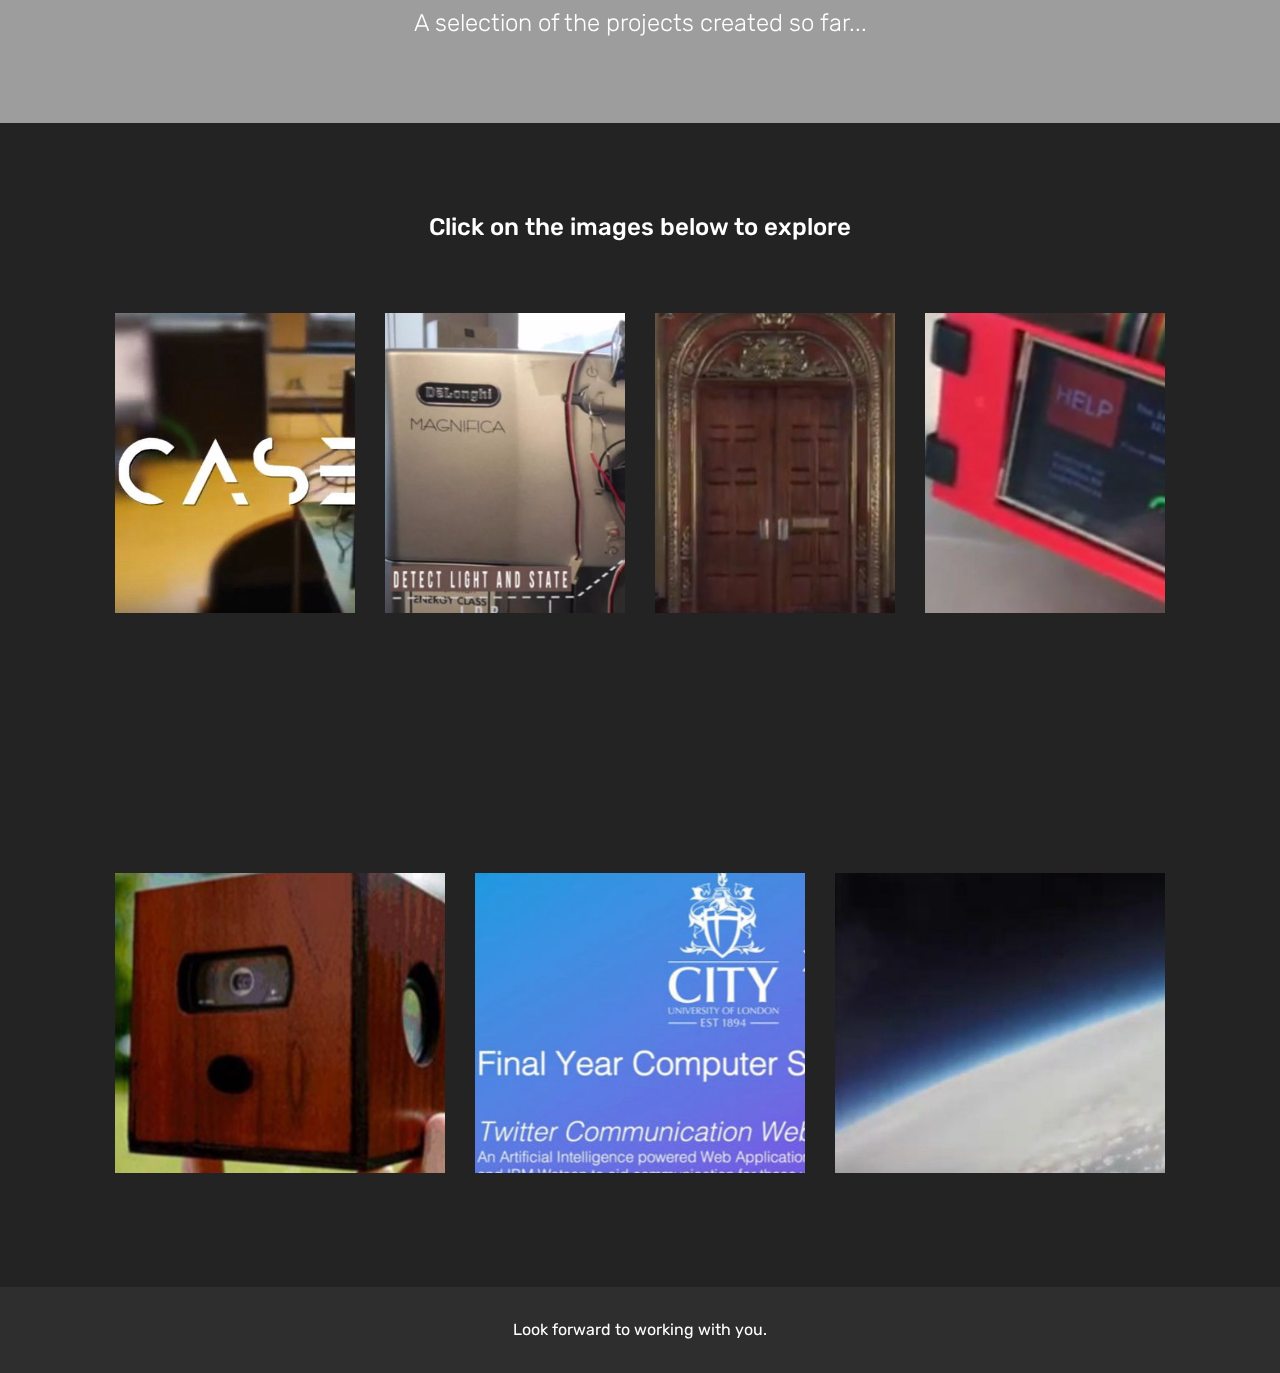
==== commit 1c8d15d3: "create github pages" ====
--- a/index.html
+++ b/index.html
@@ -33,7 +33,7 @@
             <div class="mbr-white col-md-10">
                 <h1 class="mbr-section-title mbr-bold pb-3 mbr-fonts-style display-1">The A.I Lab</h1>
                 <h3 class="mbr-section-subtitle align-center mbr-light pb-3 mbr-fonts-style display-2">"Area 52"</h3>
-                <p class="mbr-text pb-3 mbr-fonts-style display-5">Engage the best minds from universities across the U.K<br> to turn your idea into a working Proof of Concept.
+                <p class="mbr-text pb-3 mbr-fonts-style display-5"><strong>Engage the best minds from universities across the U.K&nbsp;<br>develop your idea into a working Proof of Concept</strong>.
                 </p>
                 
             </div>
@@ -46,7 +46,7 @@
     </div>
 </section>
 
-<section class="engine"><a href="https://mobirise.info/b">create a site for free</a></section><section class="mbr-section content5 cid-rm6Wk8I3V4 mbr-parallax-background" id="content5-g">
+<section class="engine"><a href="https://mobirise.info">Mobirise</a></section><section class="mbr-section content5 cid-rm6Wk8I3V4 mbr-parallax-background" id="content5-g">
 
     
 
@@ -191,7 +191,7 @@
         <div class="row justify-content-center">
             <div class="media-container-column col-lg-8" data-form-type="formoid">
                 <!---Formbuilder Form--->
-                <form action="https://mobirise.com/" method="POST" class="mbr-form form-with-styler" data-form-title="Mobirise Form"><input type="hidden" name="email" data-form-email="true" value="hu1eVdd9KMVm6NlbXSiFVtQqITMZ9CGD/z7uCG07y/8ZLgmmrj40JZ/cmYCvj+3n9NOsbZeZUblzhhUWwDnLIqyfa48FaGGlQrBWIlcAfFcJpLreFVpb94S0JNIxMRLT">
+                <form action="https://mobirise.com/" method="POST" class="mbr-form form-with-styler" data-form-title="Mobirise Form"><input type="hidden" name="email" data-form-email="true" value="6EquIp47pLJRs6PogMO6MFBEdViWc9gxQpkTKi7A6v+e3jmiErlKm2UkMjnTDUz+P9DjfAdNCP5HtXYFOhFU0v3/4SWDSreJQlXfsMAtqm0HqC9iX92mUTGSmWxWvJdd">
                     <div class="row row-sm-offset">
                         <div hidden="hidden" data-form-alert="" class="alert alert-success col-12">Thanks for filling out the form! You will recieve an email acknowledgement.</div>
                         <div hidden="hidden" data-form-alert-danger="" class="alert alert-danger col-12">
@@ -211,7 +211,7 @@
                             <input type="tel" name="phone" data-form-field="Phone" class="form-control display-7" id="phone-form1-l">
                         </div>
                         <div data-for="message" class="col-md-12 form-group">
-                            <label for="message-form1-l" class="form-control-label mbr-fonts-style display-7">Message</label>
+                            <label for="message-form1-l" class="form-control-label mbr-fonts-style display-7">Project details</label>
                             <textarea name="message" data-form-field="Message" class="form-control display-7" id="message-form1-l"></textarea>
                         </div>
                         <div class="col-md-12 input-group-btn align-center">
@@ -329,7 +329,7 @@
                     <div class="card_back card_cont">
                         <h4 class="card-title display-5 py-2 mbr-fonts-style"><a href="https://www.ibm.com/blogs/internet-of-things/ibm-watson-cube/" target="_blank" class="text-white">The Watson Cube</a></h4>
                         <p class="mbr-text mbr-fonts-style display-7">
-                            Imperial Colleges MEng Electronic and Electrical Engineers created a A.I <a href="https://www.ibm.com/blogs/internet-of-things/ibm-watson-cube/" target="_blank" class="text-white">companion </a>for the elderly so they can retain independance at home</p>
+                            <a href="https://www.ibm.com/blogs/internet-of-things/ibm-watson-cube/" target="_blank" class="text-white">Imperial Colleges MEng Electronic and Electrical Engineers created a A.I companion for the elderly so they can retain independance at home</a></p>
                     </div>
                 </div>
             </div>
@@ -343,8 +343,8 @@
                     <div class="card_back card_cont">
                         <h4 class="card-title py-2 mbr-fonts-style display-5"><a href="https://youtu.be/ies-ppsJrjs" target="_blank" class="text-white">
                             A.I Communication</a></h4>
-                        <p class="mbr-text mbr-fonts-style display-7">
-                            Haris Seoudy from City University created a tool <a href="https://youtu.be/ies-ppsJrjs" target="_blank" class="text-white">with </a>Watson to allow those with severe communication challenges, to converse in a more natural way.</p>
+                        <p class="mbr-text mbr-fonts-style display-7"><a href="https://youtu.be/ies-ppsJrjs" target="_blank" class="text-white">
+                            Haris Seoudy from City University created a tool with Watson to allow those with severe communication challenges, to converse in a more natural way.</a></p>
                     </div>
                 </div>
             </div>
@@ -355,10 +355,10 @@
                         <a href="https://youtu.be/RTEUEEeWLLc" target="_blank"><img src="assets/images/screencap163mar.2821.11-887x447.jpg" alt="Mobirise" title=""></a>
                     </div>
                     <div class="card_back card_cont">
-                        <h4 class="card-title py-2 mbr-fonts-style display-5">
-                            Watson <a href="https://youtu.be/RTEUEEeWLLc" target="_blank" class="text-white">Space </a>Probe</h4>
-                        <p class="mbr-text mbr-fonts-style display-7">
-                            A team of Imperial College engineers created a PoC for First Responders, in the form of a near space probe, which used Watson &amp; IoT to control <a href="https://youtu.be/RTEUEEeWLLc" target="_blank" class="text-white">conditions </a>in the Hursley Lab based on its analysis of its environment</p>
+                        <h4 class="card-title py-2 mbr-fonts-style display-5"><a href="https://youtu.be/RTEUEEeWLLc" target="_blank" class="text-white">
+                            Watson Space Probe</a></h4>
+                        <p class="mbr-text mbr-fonts-style display-7"><a href="https://youtu.be/RTEUEEeWLLc" target="_blank" class="text-white">
+                            A team of Imperial College engineers created a PoC for First Responders, in the form of a near space probe, which used Watson &amp; IoT to control conditions in the Hursley Lab based on its analysis of its environment</a></p>
                     </div>
                 </div> 
             </div>
--- a/assets/mobirise/css/mbr-additional.css
+++ b/assets/mobirise/css/mbr-additional.css
@@ -1397,7 +1397,7 @@
   background-image: url("../../../assets/images/mbr-1920x1279.jpg");
 }
 .cid-qTkA127IK8 H3 {
-  color: #ffffff;
+  color: #c1c1c1;
 }
 .cid-rm6Wk8I3V4 {
   padding-top: 60px;
